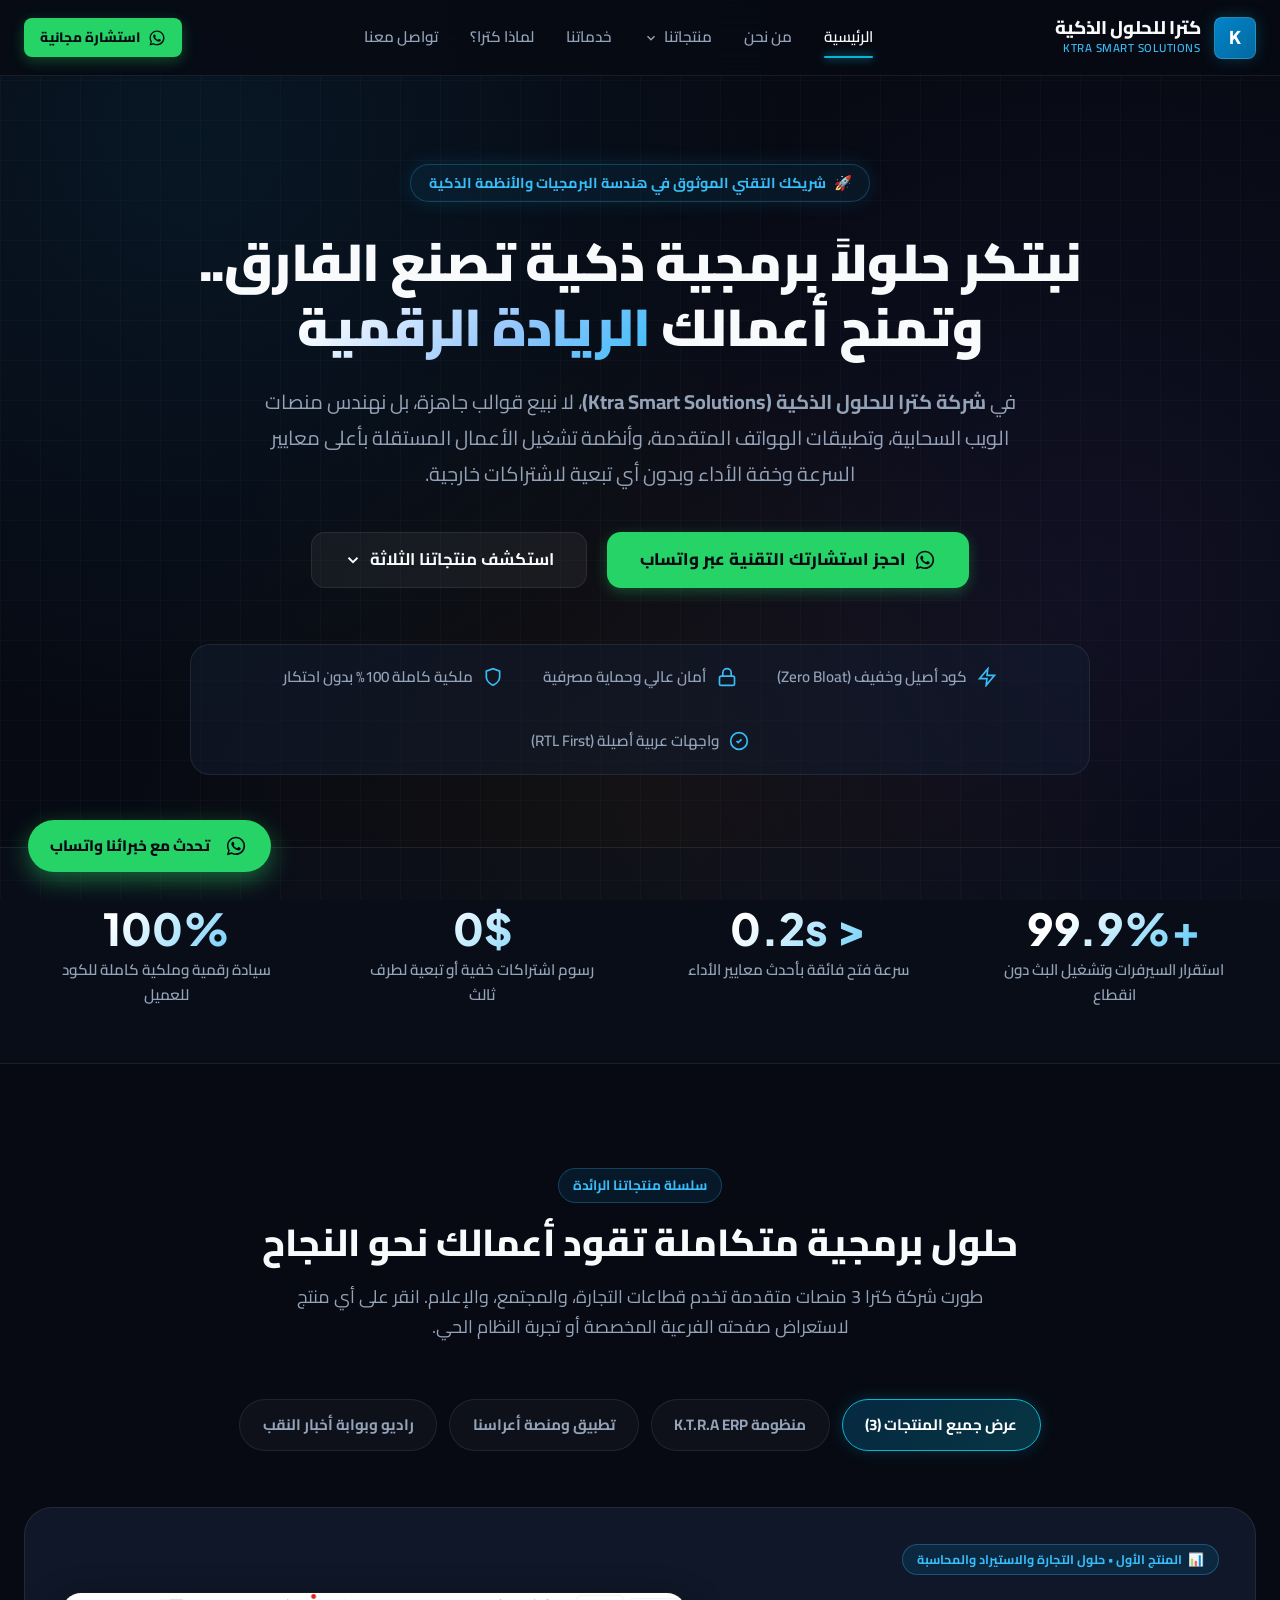
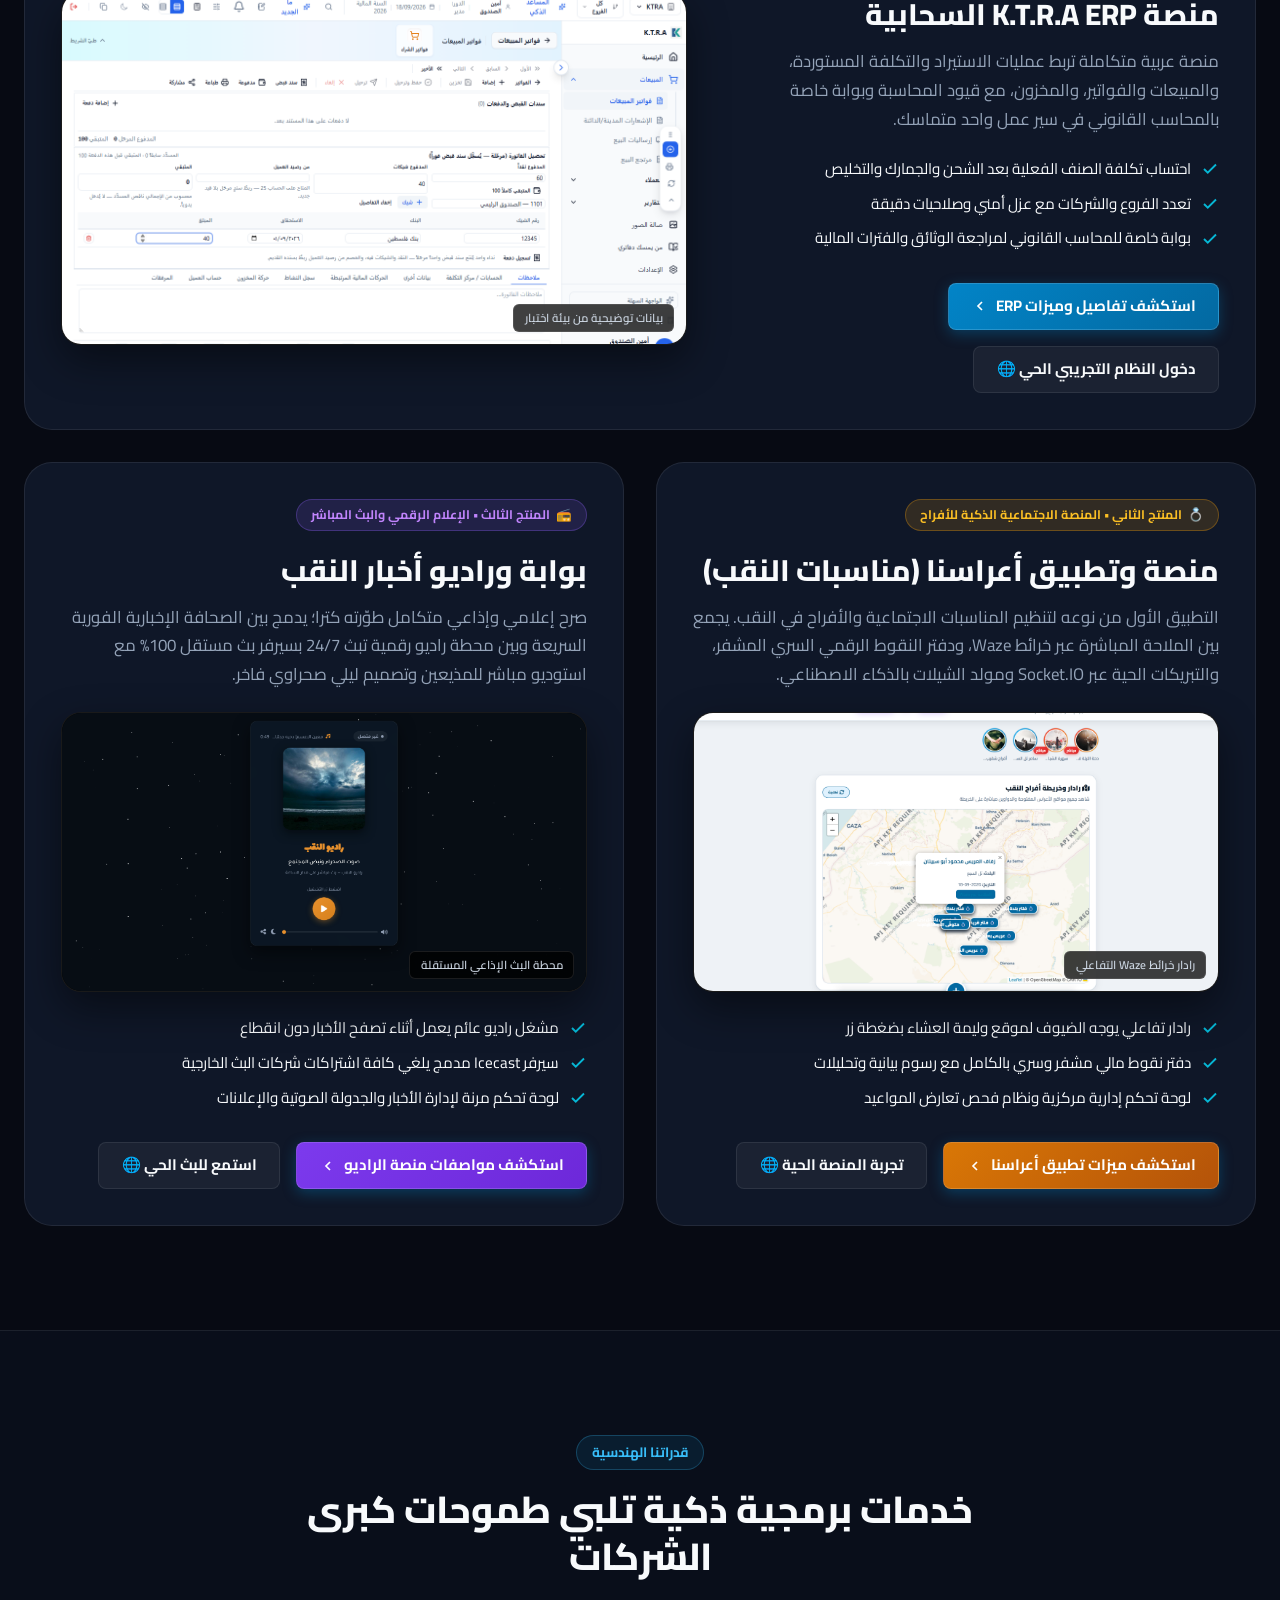
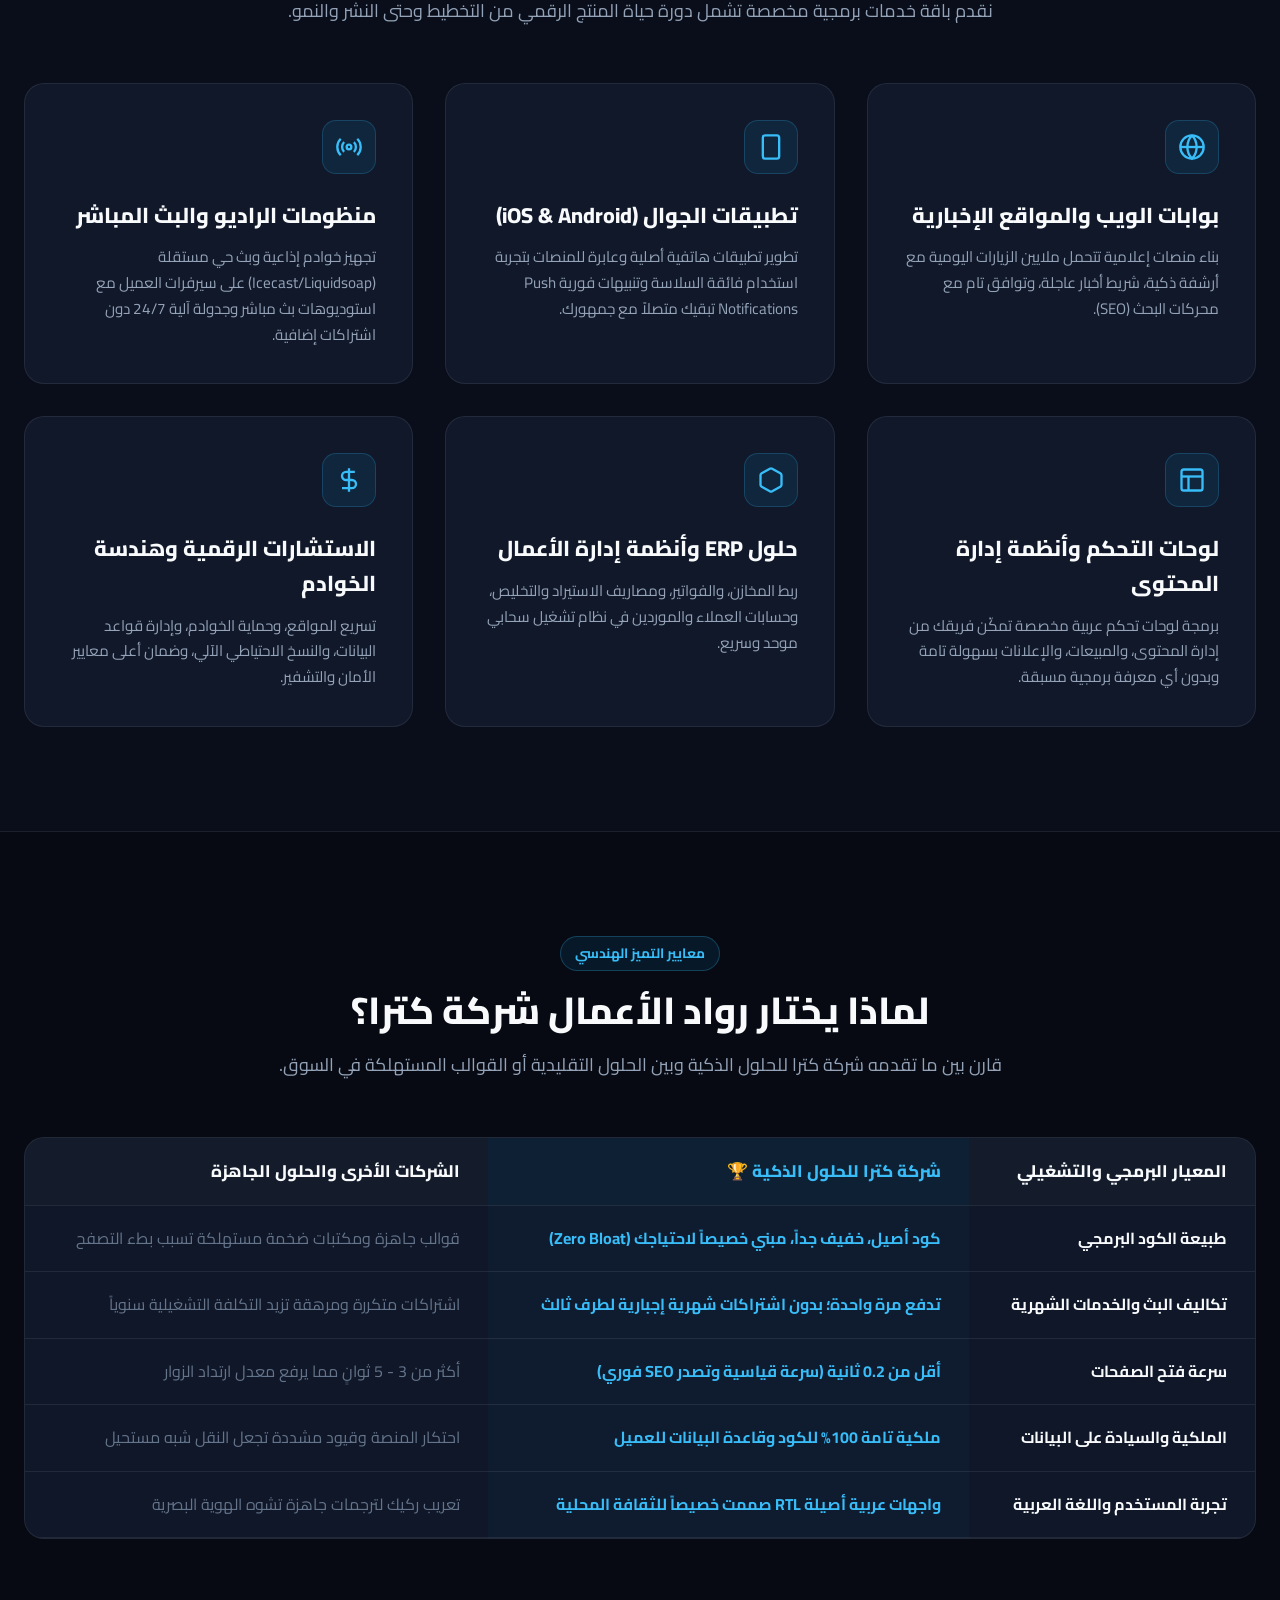
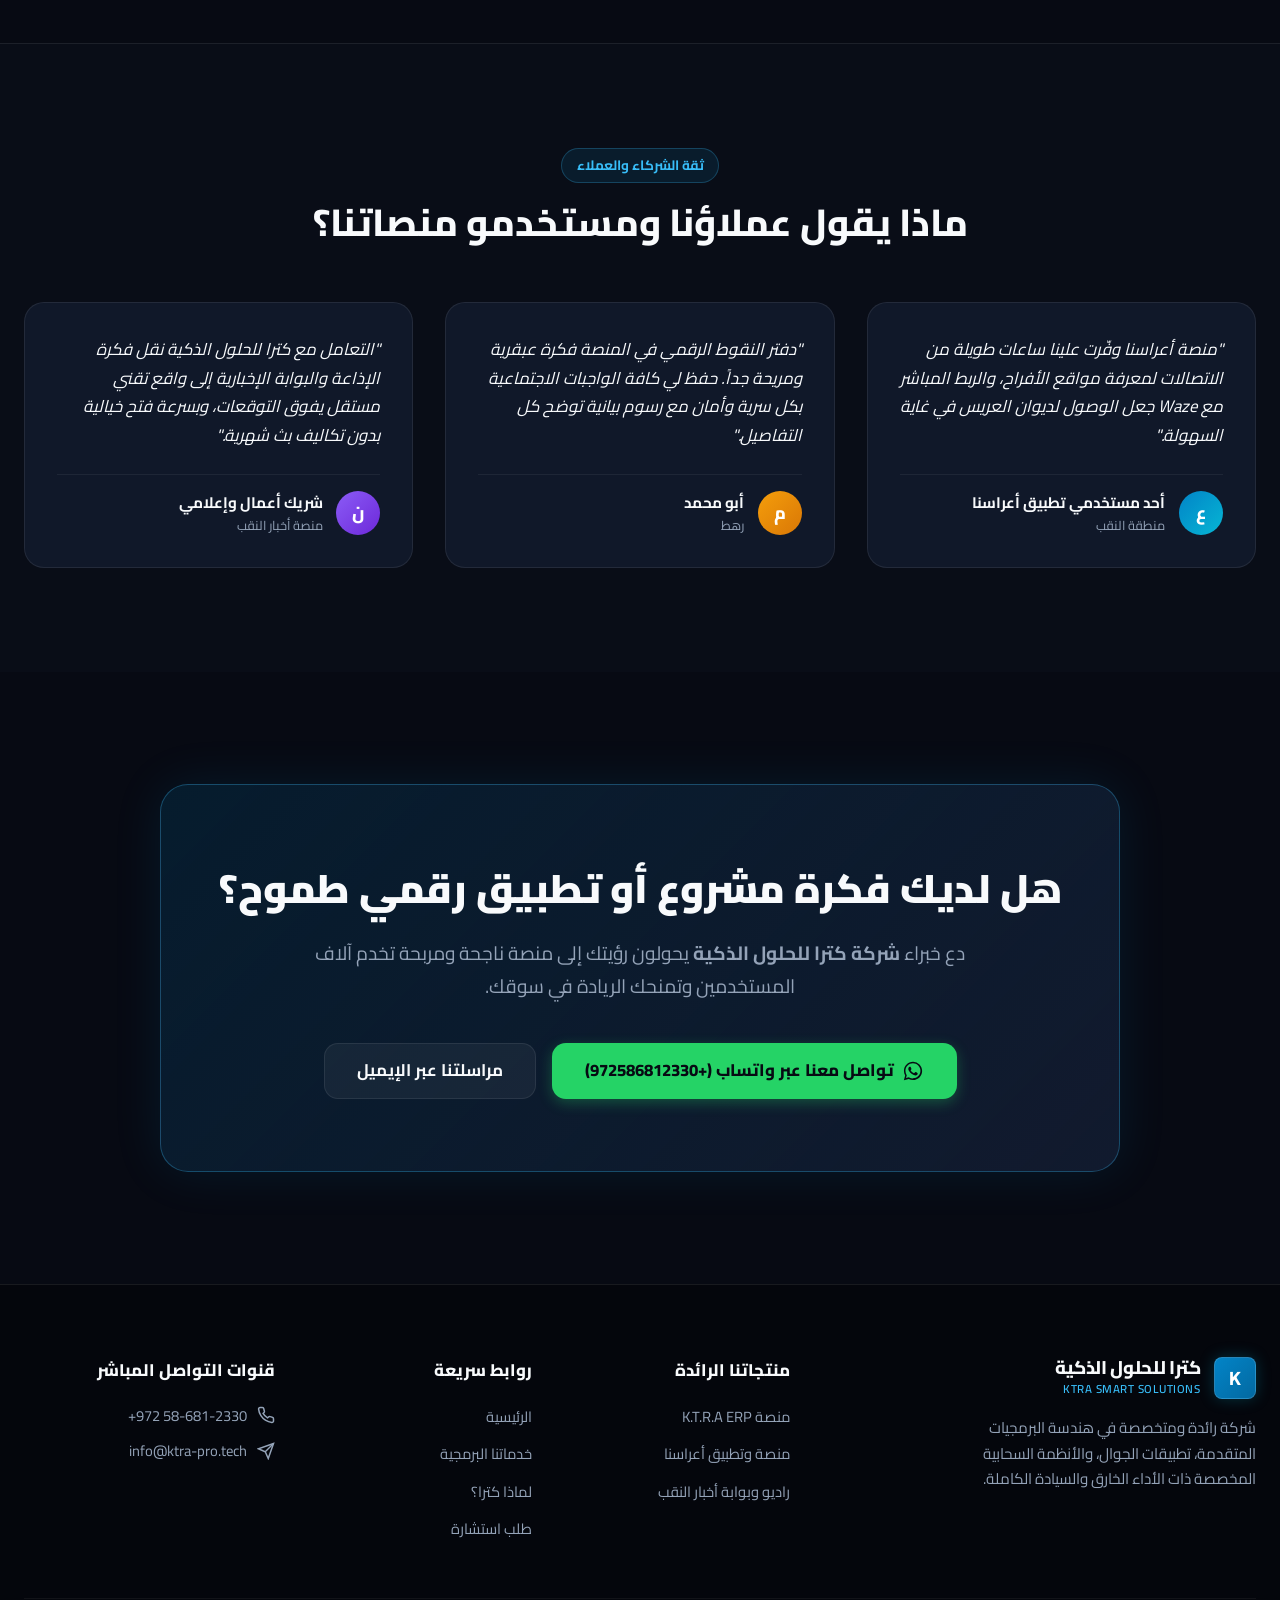
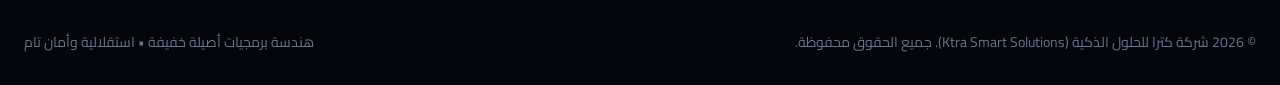
==== index.html @ 4fb577ba "feat: initial release of Ktra Smart Solutions official landing page and multi-product suite" ====
<!DOCTYPE html>
<html lang="ar" dir="rtl">
<head>
  <meta charset="UTF-8">
  <meta name="viewport" content="width=device-width, initial-scale=1.0">
  <title>شركة كترا للحلول الذكية | Ktra Smart Solutions — هندسة برمجيات وتطبيقات ومنصات متقدمة</title>
  <meta name="description" content="شركة كترا للحلول الذكية: شريكك التقني الرائد في تطوير بوابات الويب وتطبيقات الجوال والأنظمة السحابية المتقدمة وحلول الأعمال ERP.">
  <meta name="keywords" content="كترا للحلول الذكية, Ktra, تطوير مواقع, تطبيقات جوال, نظام ERP, تطبيق أعراسنا, راديو أخبار النقب, برمجة خاصة">
  
  <!-- Open Graph & Social -->
  <meta property="og:title" content="شركة كترا للحلول الذكية | Ktra Smart Solutions">
  <meta property="og:description" content="نبتكر حلولاً برمجية ذكية تصنع الفارق وتمنح أعمالك الريادة الرقمية. استكشف منتجاتنا الثلاثة الرائدة.">
  <meta property="og:type" content="website">
  <meta property="og:url" content="https://ktra-pro.tech/">

  <!-- Styles -->
  <link rel="stylesheet" href="css/main.css">
  
  <!-- Favicon / Branding -->
  <link rel="icon" type="image/svg+xml" href="data:image/svg+xml,<svg xmlns='http://www.w3.org/2000/svg' viewBox='0 0 100 100'><rect width='100' height='100' rx='22' fill='%230284c7'/><text x='50%' y='55%' text-anchor='middle' dominant-baseline='middle' font-family='sans-serif' font-weight='900' font-size='42' fill='white'>K</text></svg>">
</head>
<body>

  <div class="bg-grid-pattern"></div>

  <!-- ==================== 1. Header & Navigation ==================== -->
  <header class="site-header">
    <div class="container">
      <div class="nav-wrapper">
        <a href="index.html" class="brand-logo" aria-label="كترا للحلول الذكية">
          <div class="logo-badge">K</div>
          <div class="logo-text">
            <span class="logo-title">كترا للحلول الذكية</span>
            <span class="logo-subtitle">KTRA SMART SOLUTIONS</span>
          </div>
        </a>

        <!-- Desktop & Mobile Navigation Links -->
        <ul class="nav-menu">
          <li><a href="#hero" class="nav-link active">الرئيسية</a></li>
          <li><a href="#about" class="nav-link">من نحن</a></li>
          <li class="has-dropdown">
            <a href="#products" class="nav-link">
              منتجاتنا
              <svg width="14" height="14" viewBox="0 0 24 24" fill="none" stroke="currentColor" stroke-width="2.5"><path d="m6 9 6 6 6-6"/></svg>
            </a>
            <div class="dropdown-menu">
              <a href="products/erp.html" class="dropdown-item">
                <div class="dropdown-icon" style="background: rgba(2, 132, 199, 0.2); color: #38bdf8;">📊</div>
                <div class="dropdown-item-info">
                  <h4>منصة K.T.R.A ERP</h4>
                  <p>إدارة الاستيراد، المخزون، والمحاسبة</p>
                </div>
              </a>
              <a href="products/aarasna.html" class="dropdown-item">
                <div class="dropdown-icon" style="background: rgba(245, 158, 11, 0.2); color: #fbbf24;">💍</div>
                <div class="dropdown-item-info">
                  <h4>منصة وتطبيق أعراسنا</h4>
                  <p>رادار المناسبات، ودفتر النقوط الرقمي</p>
                </div>
              </a>
              <a href="products/radio-news.html" class="dropdown-item">
                <div class="dropdown-icon" style="background: rgba(139, 92, 246, 0.2); color: #c084fc;">📻</div>
                <div class="dropdown-item-info">
                  <h4>راديو وبوابة أخبار النقب</h4>
                  <p>إذاعة 24/7 وبث إخباري فوري</p>
                </div>
              </a>
            </div>
          </li>
          <li><a href="#services" class="nav-link">خدماتنا</a></li>
          <li><a href="#why-ktra" class="nav-link">لماذا كترا؟</a></li>
          <li><a href="#contact" class="nav-link">تواصل معنا</a></li>
        </ul>

        <!-- Action Buttons -->
        <div class="nav-actions">
          <a href="https://wa.me/972586812330?text=%D9%85%D8%B1%D8%AD%D8%A8%D8%A7%D9%8B%20%D8%B4%D8%B1%D9%83%D8%A9%20%D9%83%D8%AA%D8%B1%D8%A7%20%D9%84%D9%84%D8%AD%D9%84%D9%88%D9%84%20%D8%A7%D9%84%D8%B0%D9%83%D9%8A%D8%A9%D8%8C%20%D8%A3%D9%88%D8%AF%20%D8%A7%D9%84%D8%A7%D8%B3%D8%AA%D9%81%D8%B3%D8%A7%D8%B1%20%D8%B9%D9%86%20%D8%AE%D8%AF%D9%85%D8%A7%D8%AA%D9%83%D9%85" target="_blank" rel="noopener noreferrer" class="btn btn-whatsapp btn-sm">
            <svg width="18" height="18" viewBox="0 0 24 24" fill="currentColor"><path d="M12.04 2c-5.46 0-9.91 4.45-9.91 9.91 0 1.75.46 3.45 1.32 4.95L2.05 22l5.25-1.38c1.45.79 3.08 1.21 4.74 1.21 5.46 0 9.91-4.45 9.91-9.91 0-2.65-1.03-5.14-2.9-7.01A9.816 9.816 0 0 0 12.04 2zm0 18.12c-1.49 0-2.95-.4-4.23-1.16l-.3-.18-3.14.82.84-3.06-.2-.31a8.106 8.106 0 0 1-1.25-4.42c0-4.51 3.67-8.18 8.18-8.18 2.19 0 4.24.85 5.79 2.4 1.54 1.55 2.4 3.61 2.4 5.79 0 4.51-3.67 8.18-8.18 8.18zm4.49-6.13c-.25-.12-1.47-.72-1.7-.81-.23-.08-.39-.12-.56.12-.17.25-.65.81-.8 1-.15.19-.3.21-.55.08-.25-.12-1.05-.39-2-1.24-.74-.66-1.24-1.47-1.39-1.72-.15-.25-.02-.38.11-.51.11-.11.25-.29.37-.44.12-.15.17-.25.25-.42.08-.17.04-.31-.02-.44-.06-.12-.56-1.34-.76-1.84-.2-.48-.41-.42-.56-.43h-.48c-.17 0-.44.06-.67.31-.23.25-.88.86-.88 2.1 0 1.24.9 2.44 1.03 2.61.12.17 1.78 2.72 4.31 3.81.6.26 1.07.41 1.44.53.61.19 1.16.17 1.6.1.49-.07 1.47-.6 1.68-1.18.21-.58.21-1.07.15-1.18-.07-.12-.23-.19-.48-.31z"/></svg>
            <span>استشارة مجانية</span>
          </a>
        </div>

        <!-- Mobile Toggle Button -->
        <button class="mobile-toggle" aria-label="فتح القائمة">
          <svg width="26" height="26" viewBox="0 0 24 24" fill="none" stroke="currentColor" stroke-width="2"><path d="M4 6h16M4 12h16M4 18h16"/></svg>
        </button>
      </div>
    </div>
  </header>

  <!-- ==================== 2. Hero Section ==================== -->
  <section id="hero" class="hero-section">
    <div class="container">
      <div class="hero-content">
        <div class="hero-badge">
          <span>🚀</span>
          <span>شريكك التقني الموثوق في هندسة البرمجيات والأنظمة الذكية</span>
        </div>

        <h1 class="hero-title">
          نبتكر حلولاً برمجية ذكية تصنع الفارق.. وتمنح أعمالك <span class="text-gradient">الريادة الرقمية</span>
        </h1>

        <p class="hero-desc">
          في <strong>شركة كترا للحلول الذكية (Ktra Smart Solutions)</strong>، لا نبيع قوالب جاهزة، بل نهندس منصات الويب السحابية، وتطبيقات الهواتف المتقدمة، وأنظمة تشغيل الأعمال المستقلة بأعلى معايير السرعة وخفة الأداء وبدون أي تبعية لاشتراكات خارجية.
        </p>

        <div class="hero-actions">
          <a href="https://wa.me/972586812330?text=%D9%85%D8%B1%D8%AD%D8%A8%D8%A7%D9%8B%20%D8%B4%D8%B1%D9%83%D8%A9%20%D9%83%D8%AA%D8%B1%D8%A7%D8%8C%20%D8%A3%D8%B1%D8%BA%D8%A8%20%D9%81%D9%8A%20%D8%AD%D8%AC%D8%B2%20%D8%A7%D8%B3%D8%AA%D8%B4%D8%A7%D8%B1%D8%A9%20%D8%AA%D9%82%D9%86%D9%8A%D8%A9%20%D9%85%D8%AC%D8%A7%D9%86%D9%8A%D8%A9" target="_blank" rel="noopener noreferrer" class="btn btn-whatsapp btn-lg">
            <svg width="22" height="22" viewBox="0 0 24 24" fill="currentColor"><path d="M12.04 2c-5.46 0-9.91 4.45-9.91 9.91 0 1.75.46 3.45 1.32 4.95L2.05 22l5.25-1.38c1.45.79 3.08 1.21 4.74 1.21 5.46 0 9.91-4.45 9.91-9.91 0-2.65-1.03-5.14-2.9-7.01A9.816 9.816 0 0 0 12.04 2zm0 18.12c-1.49 0-2.95-.4-4.23-1.16l-.3-.18-3.14.82.84-3.06-.2-.31a8.106 8.106 0 0 1-1.25-4.42c0-4.51 3.67-8.18 8.18-8.18 2.19 0 4.24.85 5.79 2.4 1.54 1.55 2.4 3.61 2.4 5.79 0 4.51-3.67 8.18-8.18 8.18zm4.49-6.13c-.25-.12-1.47-.72-1.7-.81-.23-.08-.39-.12-.56.12-.17.25-.65.81-.8 1-.15.19-.3.21-.55.08-.25-.12-1.05-.39-2-1.24-.74-.66-1.24-1.47-1.39-1.72-.15-.25-.02-.38.11-.51.11-.11.25-.29.37-.44.12-.15.17-.25.25-.42.08-.17.04-.31-.02-.44-.06-.12-.56-1.34-.76-1.84-.2-.48-.41-.42-.56-.43h-.48c-.17 0-.44.06-.67.31-.23.25-.88.86-.88 2.1 0 1.24.9 2.44 1.03 2.61.12.17 1.78 2.72 4.31 3.81.6.26 1.07.41 1.44.53.61.19 1.16.17 1.6.1.49-.07 1.47-.6 1.68-1.18.21-.58.21-1.07.15-1.18-.07-.12-.23-.19-.48-.31z"/></svg>
            <span>احجز استشارتك التقنية عبر واتساب</span>
          </a>
          <a href="#products" class="btn btn-secondary btn-lg">
            <span>استكشف منتجاتنا الثلاثة</span>
            <svg width="18" height="18" viewBox="0 0 24 24" fill="none" stroke="currentColor" stroke-width="2.5"><path d="m6 9 6 6 6-6"/></svg>
          </a>
        </div>

        <!-- Trust Indicators -->
        <div class="trust-strip">
          <div class="trust-item">
            <svg width="20" height="20" viewBox="0 0 24 24" fill="none" stroke="currentColor" stroke-width="2"><path d="M13 2L3 14h9l-1 8 10-12h-9l1-8z"/></svg>
            <span>كود أصيل وخفيف (Zero Bloat)</span>
          </div>
          <div class="trust-item">
            <svg width="20" height="20" viewBox="0 0 24 24" fill="none" stroke="currentColor" stroke-width="2"><rect width="18" height="11" x="3" y="11" rx="2" ry="2"/><path d="M7 11V7a5 5 0 0 1 10 0v4"/></svg>
            <span>أمان عالي وحماية مصرفية</span>
          </div>
          <div class="trust-item">
            <svg width="20" height="20" viewBox="0 0 24 24" fill="none" stroke="currentColor" stroke-width="2"><path d="M12 22s8-4 8-10V5l-8-3-8 3v7c0 6 8 10 8 10z"/></svg>
            <span>ملكية كاملة 100% بدون احتكار</span>
          </div>
          <div class="trust-item">
            <svg width="20" height="20" viewBox="0 0 24 24" fill="none" stroke="currentColor" stroke-width="2"><circle cx="12" cy="12" r="10"/><path d="m9 12 2 2 4-4"/></svg>
            <span>واجهات عربية أصيلة (RTL First)</span>
          </div>
        </div>
      </div>
    </div>
  </section>

  <!-- ==================== 3. Stats Strip ==================== -->
  <section class="stats-section">
    <div class="container">
      <div class="stats-grid">
        <div class="stat-card">
          <div class="stat-value">+99.9%</div>
          <div class="stat-label">استقرار السيرفرات وتشغيل البث دون انقطاع</div>
        </div>
        <div class="stat-card">
          <div class="stat-value">&lt; 0.2s</div>
          <div class="stat-label">سرعة فتح فائقة بأحدث معايير الأداء</div>
        </div>
        <div class="stat-card">
          <div class="stat-value">0$</div>
          <div class="stat-label">رسوم اشتراكات خفية أو تبعية لطرف ثالث</div>
        </div>
        <div class="stat-card">
          <div class="stat-value">100%</div>
          <div class="stat-label">سيادة رقمية وملكية كاملة للكود للعميل</div>
        </div>
      </div>
    </div>
  </section>

  <!-- ==================== 4. Flagship Products Bento Grid ==================== -->
  <section id="products" class="products-section">
    <div class="container">
      <div class="section-header">
        <span class="section-tag">سلسلة منتجاتنا الرائدة</span>
        <h2 class="section-title">حلول برمجية متكاملة تقود أعمالك نحو النجاح</h2>
        <p class="section-desc">
          طورت شركة كترا 3 منصات متقدمة تخدم قطاعات التجارة، والمجتمع، والإعلام. انقر على أي منتج لاستعراض صفحته الفرعية المخصصة أو تجربة النظام الحي.
        </p>
      </div>

      <!-- Tab Filter Controls -->
      <div class="products-tabs">
        <button class="tab-btn active" data-filter="all">
          <span>عرض جميع المنتجات (3)</span>
        </button>
        <button class="tab-btn" data-filter="erp">
          <span>منظومة K.T.R.A ERP</span>
        </button>
        <button class="tab-btn" data-filter="aarasna">
          <span>تطبيق ومنصة أعراسنا</span>
        </button>
        <button class="tab-btn" data-filter="radio">
          <span>راديو وبوابة أخبار النقب</span>
        </button>
      </div>

      <!-- Bento Grid Layout -->
      <div class="bento-grid">
        
        <!-- PRODUCT 1: K.T.R.A ERP (Large Bento Cell) -->
        <div class="bento-card bento-large" data-category="erp">
          <div class="card-content">
            <span class="card-badge badge-erp">
              <span>📊</span>
              <span>المنتج الأول • حلول التجارة والاستيراد والمحاسبة</span>
            </span>
            <h3 class="card-title">منصة K.T.R.A ERP السحابية</h3>
            <p class="card-desc">
              منصة عربية متكاملة تربط عمليات الاستيراد والتكلفة المستوردة، والمبيعات والفواتير، والمخزون، مع قيود المحاسبة وبوابة خاصة بالمحاسب القانوني في سير عمل واحد متماسك.
            </p>
            <ul class="card-features">
              <li>
                <svg width="18" height="18" viewBox="0 0 24 24" fill="none" stroke="currentColor" stroke-width="2.5"><polyline points="20 6 9 17 4 12"/></svg>
                <span>احتساب تكلفة الصنف الفعلية بعد الشحن والجمارك والتخليص</span>
              </li>
              <li>
                <svg width="18" height="18" viewBox="0 0 24 24" fill="none" stroke="currentColor" stroke-width="2.5"><polyline points="20 6 9 17 4 12"/></svg>
                <span>تعدد الفروع والشركات مع عزل أمني وصلاحيات دقيقة</span>
              </li>
              <li>
                <svg width="18" height="18" viewBox="0 0 24 24" fill="none" stroke="currentColor" stroke-width="2.5"><polyline points="20 6 9 17 4 12"/></svg>
                <span>بوابة خاصة للمحاسب القانوني لمراجعة الوثائق والفترات المالية</span>
              </li>
            </ul>
            <div class="card-actions">
              <a href="products/erp.html" class="btn btn-primary">
                <span>استكشف تفاصيل وميزات ERP</span>
                <svg width="16" height="16" viewBox="0 0 24 24" fill="none" stroke="currentColor" stroke-width="2.5"><path d="m15 18-6-6 6-6"/></svg>
              </a>
              <a href="https://ktra-pro.tech/" target="_blank" rel="noopener noreferrer" class="btn btn-secondary">
                <span>دخول النظام التجريبي الحي 🌐</span>
              </a>
            </div>
          </div>
          <div class="card-mockup">
            <img src="assets/erp/sales-invoice-payment.png" alt="واجهة فاتورة المبيعات في نظام KTRA ERP" loading="lazy">
            <span class="mockup-tag">بيانات توضيحية من بيئة اختبار</span>
          </div>
        </div>

        <!-- PRODUCT 2: Aarasna (Medium Bento Cell 6) -->
        <div class="bento-card bento-medium-6" data-category="aarasna">
          <span class="card-badge badge-aarasna">
            <span>💍</span>
            <span>المنتج الثاني • المنصة الاجتماعية الذكية للأفراح</span>
          </span>
          <h3 class="card-title">منصة وتطبيق أعراسنا (مناسبات النقب)</h3>
          <p class="card-desc">
            التطبيق الأول من نوعه لتنظيم المناسبات الاجتماعية والأفراح في النقب. يجمع بين الملاحة المباشرة عبر خرائط Waze، ودفتر النقوط الرقمي السري المشفر، والتبريكات الحية عبر Socket.IO ومولد الشيلات بالذكاء الاصطناعي.
          </p>
          <div class="card-mockup" style="margin-bottom: 1.5rem; max-height: 280px;">
            <img src="assets/aarasna/04_interactive_radar_map.png" alt="خريطة رادار المناسبات وتطبيق أعراسنا" loading="lazy">
            <span class="mockup-tag">رادار خرائط Waze التفاعلي</span>
          </div>
          <ul class="card-features">
            <li>
              <svg width="18" height="18" viewBox="0 0 24 24" fill="none" stroke="currentColor" stroke-width="2.5"><polyline points="20 6 9 17 4 12"/></svg>
              <span>رادار تفاعلي يوجه الضيوف لموقع وليمة العشاء بضغطة زر</span>
            </li>
            <li>
              <svg width="18" height="18" viewBox="0 0 24 24" fill="none" stroke="currentColor" stroke-width="2.5"><polyline points="20 6 9 17 4 12"/></svg>
              <span>دفتر نقوط مالي مشفر وسري بالكامل مع رسوم بيانية وتحليلات</span>
            </li>
            <li>
              <svg width="18" height="18" viewBox="0 0 24 24" fill="none" stroke="currentColor" stroke-width="2.5"><polyline points="20 6 9 17 4 12"/></svg>
              <span>لوحة تحكم إدارية مركزية ونظام فحص تعارض المواعيد</span>
            </li>
          </ul>
          <div class="card-actions">
            <a href="products/aarasna.html" class="btn btn-primary" style="background: linear-gradient(135deg, #d97706, #b45309);">
              <span>استكشف ميزات تطبيق أعراسنا</span>
              <svg width="16" height="16" viewBox="0 0 24 24" fill="none" stroke="currentColor" stroke-width="2.5"><path d="m15 18-6-6 6-6"/></svg>
            </a>
            <a href="https://munasbat.ktra-pro.tech/" target="_blank" rel="noopener noreferrer" class="btn btn-secondary">
              <span>تجربة المنصة الحية 🌐</span>
            </a>
          </div>
        </div>

        <!-- PRODUCT 3: Radio Naqab & News (Medium Bento Cell 6) -->
        <div class="bento-card bento-medium-6" data-category="radio">
          <span class="card-badge badge-radio">
            <span>📻</span>
            <span>المنتج الثالث • الإعلام الرقمي والبث المباشر</span>
          </span>
          <h3 class="card-title">بوابة وراديو أخبار النقب</h3>
          <p class="card-desc">
            صرح إعلامي وإذاعي متكامل طوّرته كترا؛ يدمج بين الصحافة الإخبارية الفورية السريعة وبين محطة راديو رقمية تبث 24/7 بسيرفر بث مستقل 100% مع استوديو مباشر للمذيعين وتصميم ليلي صحراوي فاخر.
          </p>
          <div class="card-mockup" style="margin-bottom: 1.5rem; max-height: 280px;">
            <img src="assets/radio/02_صفحة_الراديو_الليلية_Radio_Night.png" alt="المظهر الليلي لراديو أخبار النقب" loading="lazy">
            <span class="mockup-tag">محطة البث الإذاعي المستقلة</span>
          </div>
          <ul class="card-features">
            <li>
              <svg width="18" height="18" viewBox="0 0 24 24" fill="none" stroke="currentColor" stroke-width="2.5"><polyline points="20 6 9 17 4 12"/></svg>
              <span>مشغل راديو عائم يعمل أثناء تصفح الأخبار دون انقطاع</span>
            </li>
            <li>
              <svg width="18" height="18" viewBox="0 0 24 24" fill="none" stroke="currentColor" stroke-width="2.5"><polyline points="20 6 9 17 4 12"/></svg>
              <span>سيرفر Icecast مدمج يلغي كافة اشتراكات شركات البث الخارجية</span>
            </li>
            <li>
              <svg width="18" height="18" viewBox="0 0 24 24" fill="none" stroke="currentColor" stroke-width="2.5"><polyline points="20 6 9 17 4 12"/></svg>
              <span>لوحة تحكم مرنة لإدارة الأخبار والجدولة الصوتية والإعلانات</span>
            </li>
          </ul>
          <div class="card-actions">
            <a href="products/radio-news.html" class="btn btn-primary" style="background: linear-gradient(135deg, #7c3aed, #6d28d9);">
              <span>استكشف مواصفات منصة الراديو</span>
              <svg width="16" height="16" viewBox="0 0 24 24" fill="none" stroke="currentColor" stroke-width="2.5"><path d="m15 18-6-6 6-6"/></svg>
            </a>
            <a href="https://radio.ktra-pro.tech/" target="_blank" rel="noopener noreferrer" class="btn btn-secondary">
              <span>استمع للبث الحي 🌐</span>
            </a>
          </div>
        </div>

      </div>
    </div>
  </section>

  <!-- ==================== 5. Core Services ==================== -->
  <section id="services" class="services-section">
    <div class="container">
      <div class="section-header">
        <span class="section-tag">قدراتنا الهندسية</span>
        <h2 class="section-title">خدمات برمجية ذكية تلبي طموحات كبرى الشركات</h2>
        <p class="section-desc">
          نقدم باقة خدمات برمجية مخصصة تشمل دورة حياة المنتج الرقمي من التخطيط وحتى النشر والنمو.
        </p>
      </div>

      <div class="services-grid">
        <!-- Service 1 -->
        <div class="service-card">
          <div class="service-icon">
            <svg width="28" height="28" viewBox="0 0 24 24" fill="none" stroke="currentColor" stroke-width="2"><circle cx="12" cy="12" r="10"/><path d="M12 2a14.5 14.5 0 0 0 0 20 14.5 14.5 0 0 0 0-20"/><path d="M2 12h20"/></svg>
          </div>
          <h3 class="service-title">بوابات الويب والمواقع الإخبارية</h3>
          <p class="service-desc">
            بناء منصات إعلامية تتحمل ملايين الزيارات اليومية مع أرشفة ذكية، شريط أخبار عاجلة، وتوافق تام مع محركات البحث (SEO).
          </p>
        </div>

        <!-- Service 2 -->
        <div class="service-card">
          <div class="service-icon">
            <svg width="28" height="28" viewBox="0 0 24 24" fill="none" stroke="currentColor" stroke-width="2"><rect width="14" height="20" x="5" y="2" rx="2" ry="2"/><path d="M12 18h.01"/></svg>
          </div>
          <h3 class="service-title">تطبيقات الجوال (iOS & Android)</h3>
          <p class="service-desc">
            تطوير تطبيقات هاتفية أصلية وعابرة للمنصات بتجربة استخدام فائقة السلاسة وتنبيهات فورية Push Notifications تبقيك متصلاً مع جمهورك.
          </p>
        </div>

        <!-- Service 3 -->
        <div class="service-card">
          <div class="service-icon">
            <svg width="28" height="28" viewBox="0 0 24 24" fill="none" stroke="currentColor" stroke-width="2"><path d="M4.9 19.1C1 15.2 1 8.8 4.9 4.9"/><path d="M7.8 16.2c-2.3-2.3-2.3-6.1 0-8.5"/><circle cx="12" cy="12" r="2"/><path d="M16.2 7.8c2.3 2.3 2.3 6.1 0 8.5"/><path d="M19.1 4.9C23 8.8 23 15.1 19.1 19"/></svg>
          </div>
          <h3 class="service-title">منظومات الراديو والبث المباشر</h3>
          <p class="service-desc">
            تجهيز خوادم إذاعية وبث حي مستقلة (Icecast/Liquidsoap) على سيرفرات العميل مع استوديوهات بث مباشر وجدولة آلية 24/7 دون اشتراكات إضافية.
          </p>
        </div>

        <!-- Service 4 -->
        <div class="service-card">
          <div class="service-icon">
            <svg width="28" height="28" viewBox="0 0 24 24" fill="none" stroke="currentColor" stroke-width="2"><rect width="18" height="18" x="3" y="3" rx="2"/><path d="M3 9h18"/><path d="M9 21V9"/></svg>
          </div>
          <h3 class="service-title">لوحات التحكم وأنظمة إدارة المحتوى</h3>
          <p class="service-desc">
            برمجة لوحات تحكم عربية مخصصة تمكّن فريقك من إدارة المحتوى، والمبيعات، والإعلانات بسهولة تامة وبدون أي معرفة برمجية مسبقة.
          </p>
        </div>

        <!-- Service 5 -->
        <div class="service-card">
          <div class="service-icon">
            <svg width="28" height="28" viewBox="0 0 24 24" fill="none" stroke="currentColor" stroke-width="2"><path d="M21 16V8a2 2 0 0 0-1-1.73l-7-4a2 2 0 0 0-2 0l-7 4A2 2 0 0 0 3 8v8a2 2 0 0 0 1 1.73l7 4a2 2 0 0 0 2 0l7-4A2 2 0 0 0 21 16z"/></svg>
          </div>
          <h3 class="service-title">حلول ERP وأنظمة إدارة الأعمال</h3>
          <p class="service-desc">
            ربط المخازن، والفواتير، ومصاريف الاستيراد والتخليص، وحسابات العملاء والموردين في نظام تشغيل سحابي موحد وسريع.
          </p>
        </div>

        <!-- Service 6 -->
        <div class="service-card">
          <div class="service-icon">
            <svg width="28" height="28" viewBox="0 0 24 24" fill="none" stroke="currentColor" stroke-width="2"><path d="M12 2v20M17 5H9.5a3.5 3.5 0 0 0 0 7h5a3.5 3.5 0 0 1 0 7H6"/></svg>
          </div>
          <h3 class="service-title">الاستشارات الرقمية وهندسة الخوادم</h3>
          <p class="service-desc">
            تسريع المواقع، وحماية الخوادم، وإدارة قواعد البيانات، والنسخ الاحتياطي الآلي، وضمان أعلى معايير الأمان والتشفير.
          </p>
        </div>
      </div>
    </div>
  </section>

  <!-- ==================== 6. Why Ktra (Comparison Matrix) ==================== -->
  <section id="why-ktra" class="comparison-section">
    <div class="container">
      <div class="section-header">
        <span class="section-tag">معايير التميز الهندسي</span>
        <h2 class="section-title">لماذا يختار رواد الأعمال شركة كترا؟</h2>
        <p class="section-desc">
          قارن بين ما تقدمه شركة كترا للحلول الذكية وبين الحلول التقليدية أو القوالب المستهلكة في السوق.
        </p>
      </div>

      <div class="table-responsive">
        <table class="comparison-table">
          <thead>
            <tr>
              <th>المعيار البرمجي والتشغيلي</th>
              <th class="col-ktra">شركة كترا للحلول الذكية 🏆</th>
              <th>الشركات الأخرى والحلول الجاهزة</th>
            </tr>
          </thead>
          <tbody>
            <tr>
              <td><strong>طبيعة الكود البرمجي</strong></td>
              <td class="col-ktra">كود أصيل، خفيف جداً، مبني خصيصاً لاحتياجك (Zero Bloat)</td>
              <td class="col-other">قوالب جاهزة ومكتبات ضخمة مستهلكة تسبب بطء التصفح</td>
            </tr>
            <tr>
              <td><strong>تكاليف البث والخدمات الشهرية</strong></td>
              <td class="col-ktra">تدفع مرة واحدة؛ بدون اشتراكات شهرية إجبارية لطرف ثالث</td>
              <td class="col-other">اشتراكات متكررة ومرهقة تزيد التكلفة التشغيلية سنوياً</td>
            </tr>
            <tr>
              <td><strong>سرعة فتح الصفحات</strong></td>
              <td class="col-ktra">أقل من 0.2 ثانية (سرعة قياسية وتصدر SEO فوري)</td>
              <td class="col-other">أكثر من 3 - 5 ثوانٍ مما يرفع معدل ارتداد الزوار</td>
            </tr>
            <tr>
              <td><strong>الملكية والسيادة على البيانات</strong></td>
              <td class="col-ktra">ملكية تامة 100% للكود وقاعدة البيانات للعميل</td>
              <td class="col-other">احتكار المنصة وقيود مشددة تجعل النقل شبه مستحيل</td>
            </tr>
            <tr>
              <td><strong>تجربة المستخدم واللغة العربية</strong></td>
              <td class="col-ktra">واجهات عربية أصيلة RTL صممت خصيصاً للثقافة المحلية</td>
              <td class="col-other">تعريب ركيك لترجمات جاهزة تشوه الهوية البصرية</td>
            </tr>
          </tbody>
        </table>
      </div>
    </div>
  </section>

  <!-- ==================== 7. Testimonials & Social Proof ==================== -->
  <section class="testimonials-section">
    <div class="container">
      <div class="section-header">
        <span class="section-tag">ثقة الشركاء والعملاء</span>
        <h2 class="section-title">ماذا يقول عملاؤنا ومستخدمو منصاتنا؟</h2>
      </div>

      <div class="testimonials-grid">
        <div class="testimonial-card">
          <p class="testimonial-quote">
            "منصة أعراسنا وفّرت علينا ساعات طويلة من الاتصالات لمعرفة مواقع الأفراح، والربط المباشر مع Waze جعل الوصول لديوان العريس في غاية السهولة."
          </p>
          <div class="testimonial-author">
            <div class="author-avatar">ع</div>
            <div>
              <div class="author-name">أحد مستخدمي تطبيق أعراسنا</div>
              <div class="author-role">منطقة النقب</div>
            </div>
          </div>
        </div>

        <div class="testimonial-card">
          <div class="testimonial-quote">
            "دفتر النقوط الرقمي في المنصة فكرة عبقرية ومريحة جداً. حفظ لي كافة الواجبات الاجتماعية بكل سرية وأمان مع رسوم بيانية توضح كل التفاصيل."
          </div>
          <div class="testimonial-author">
            <div class="author-avatar" style="background: linear-gradient(135deg, #f59e0b, #d97706);">م</div>
            <div>
              <div class="author-name">أبو محمد</div>
              <div class="author-role">رهط</div>
            </div>
          </div>
        </div>

        <div class="testimonial-card">
          <div class="testimonial-quote">
            "التعامل مع كترا للحلول الذكية نقل فكرة الإذاعة والبوابة الإخبارية إلى واقع تقني مستقل يفوق التوقعات، وبسرعة فتح خيالية بدون تكاليف بث شهرية."
          </div>
          <div class="testimonial-author">
            <div class="author-avatar" style="background: linear-gradient(135deg, #8b5cf6, #6d28d9);">ن</div>
            <div>
              <div class="author-name">شريك أعمال وإعلامي</div>
              <div class="author-role">منصة أخبار النقب</div>
            </div>
          </div>
        </div>
      </div>
    </div>
  </section>

  <!-- ==================== 8. Contact & CTA ==================== -->
  <section id="contact" class="cta-section">
    <div class="container">
      <div class="cta-box">
        <h2>هل لديك فكرة مشروع أو تطبيق رقمي طموح؟</h2>
        <p>
          دع خبراء <strong>شركة كترا للحلول الذكية</strong> يحولون رؤيتك إلى منصة ناجحة ومربحة تخدم آلاف المستخدمين وتمنحك الريادة في سوقك.
        </p>
        <div style="display: flex; justify-content: center; gap: 1rem; flex-wrap: wrap;">
          <a href="https://wa.me/972586812330?text=%D9%85%D8%B1%D8%AD%D8%A8%D8%A7%D9%8B%20%D8%B4%D8%B1%D9%83%D8%A9%20%D9%83%D8%AA%D8%B1%D8%A7%20%D9%84%D9%84%D8%AD%D9%84%D9%88%D9%84%20%D8%A7%D9%84%D8%B0%D9%83%D9%8A%D8%A9%D8%8C%20%D8%A3%D8%B1%D8%BA%D8%A8%20%D9%81%D9%8A%20%D9%85%D9%86%D8%A7%D9%82%D8%B4%D8%A9%20%D9%85%D8%B4%D8%B1%D9%88%D8%B9%20%D8%AC%D8%AF%D9%8A%D8%AF" target="_blank" rel="noopener noreferrer" class="btn btn-whatsapp btn-lg">
            <svg width="22" height="22" viewBox="0 0 24 24" fill="currentColor"><path d="M12.04 2c-5.46 0-9.91 4.45-9.91 9.91 0 1.75.46 3.45 1.32 4.95L2.05 22l5.25-1.38c1.45.79 3.08 1.21 4.74 1.21 5.46 0 9.91-4.45 9.91-9.91 0-2.65-1.03-5.14-2.9-7.01A9.816 9.816 0 0 0 12.04 2zm0 18.12c-1.49 0-2.95-.4-4.23-1.16l-.3-.18-3.14.82.84-3.06-.2-.31a8.106 8.106 0 0 1-1.25-4.42c0-4.51 3.67-8.18 8.18-8.18 2.19 0 4.24.85 5.79 2.4 1.54 1.55 2.4 3.61 2.4 5.79 0 4.51-3.67 8.18-8.18 8.18zm4.49-6.13c-.25-.12-1.47-.72-1.7-.81-.23-.08-.39-.12-.56.12-.17.25-.65.81-.8 1-.15.19-.3.21-.55.08-.25-.12-1.05-.39-2-1.24-.74-.66-1.24-1.47-1.39-1.72-.15-.25-.02-.38.11-.51.11-.11.25-.29.37-.44.12-.15.17-.25.25-.42.08-.17.04-.31-.02-.44-.06-.12-.56-1.34-.76-1.84-.2-.48-.41-.42-.56-.43h-.48c-.17 0-.44.06-.67.31-.23.25-.88.86-.88 2.1 0 1.24.9 2.44 1.03 2.61.12.17 1.78 2.72 4.31 3.81.6.26 1.07.41 1.44.53.61.19 1.16.17 1.6.1.49-.07 1.47-.6 1.68-1.18.21-.58.21-1.07.15-1.18-.07-.12-.23-.19-.48-.31z"/></svg>
            <span>تواصل معنا عبر واتساب (+972586812330)</span>
          </a>
          <a href="mailto:info@ktra-pro.tech" class="btn btn-secondary btn-lg">
            <span>مراسلتنا عبر الإيميل</span>
          </a>
        </div>
      </div>
    </div>
  </section>

  <!-- ==================== 9. Footer ==================== -->
  <footer class="site-footer">
    <div class="container">
      <div class="footer-grid">
        <div class="footer-brand">
          <a href="index.html" class="brand-logo">
            <div class="logo-badge">K</div>
            <div class="logo-text">
              <span class="logo-title">كترا للحلول الذكية</span>
              <span class="logo-subtitle">KTRA SMART SOLUTIONS</span>
            </div>
          </a>
          <p>
            شركة رائدة ومتخصصة في هندسة البرمجيات المتقدمة، تطبيقات الجوال، والأنظمة السحابية المخصصة ذات الأداء الخارق والسيادة الكاملة.
          </p>
        </div>

        <div>
          <h4 class="footer-title">منتجاتنا الرائدة</h4>
          <ul class="footer-links">
            <li><a href="products/erp.html">منصة K.T.R.A ERP</a></li>
            <li><a href="products/aarasna.html">منصة وتطبيق أعراسنا</a></li>
            <li><a href="products/radio-news.html">راديو وبوابة أخبار النقب</a></li>
          </ul>
        </div>

        <div>
          <h4 class="footer-title">روابط سريعة</h4>
          <ul class="footer-links">
            <li><a href="#hero">الرئيسية</a></li>
            <li><a href="#services">خدماتنا البرمجية</a></li>
            <li><a href="#why-ktra">لماذا كترا؟</a></li>
            <li><a href="#contact">طلب استشارة</a></li>
          </ul>
        </div>

        <div>
          <h4 class="footer-title">قنوات التواصل المباشر</h4>
          <div class="footer-contact-item">
            <svg width="18" height="18" viewBox="0 0 24 24" fill="none" stroke="currentColor" stroke-width="2"><path d="M22 16.92v3a2 2 0 0 1-2.18 2 19.79 19.79 0 0 1-8.63-3.07 19.5 19.5 0 0 1-6-6 19.79 19.79 0 0 1-3.07-8.67A2 2 0 0 1 4.11 2h3a2 2 0 0 1 2 1.72 12.84 12.84 0 0 0 .7 2.81 2 2 0 0 1-.45 2.11L8.09 9.91a16 16 0 0 0 6 6l1.27-1.27a2 2 0 0 1 2.11-.45 12.84 12.84 0 0 0 2.81.7A2 2 0 0 1 22 16.92z"/></svg>
            <a href="https://wa.me/972586812330" dir="ltr" target="_blank" rel="noopener noreferrer">+972 58-681-2330</a>
          </div>
          <div class="footer-contact-item">
            <svg width="18" height="18" viewBox="0 0 24 24" fill="none" stroke="currentColor" stroke-width="2"><path d="m22 2-7 20-4-9-9-4Z"/><path d="M22 2 11 13"/></svg>
            <a href="mailto:info@ktra-pro.tech">info@ktra-pro.tech</a>
          </div>
        </div>
      </div>

      <div class="footer-bottom">
        <p>© 2026 شركة كترا للحلول الذكية (Ktra Smart Solutions). جميع الحقوق محفوظة.</p>
        <p>هندسة برمجيات أصيلة خفيفة • استقلالية وأمان تام</p>
      </div>
    </div>
  </footer>

  <!-- ==================== Floating WhatsApp Button ==================== -->
  <a href="https://wa.me/972586812330?text=%D9%85%D8%B1%D8%AD%D8%A8%D8%A7%D9%8B%20%D8%B4%D8%B1%D9%83%D8%A9%20%D9%83%D8%AA%D8%B1%D8%A7%20%D9%84%D9%84%D8%AD%D9%84%D9%88%D9%84%20%D8%A7%D9%84%D8%B0%D9%83%D9%8A%D8%A9" target="_blank" rel="noopener noreferrer" class="whatsapp-float" aria-label="تواصل عبر واتساب">
    <div class="whatsapp-icon-circle">
      <svg width="22" height="22" viewBox="0 0 24 24" fill="currentColor"><path d="M12.04 2c-5.46 0-9.91 4.45-9.91 9.91 0 1.75.46 3.45 1.32 4.95L2.05 22l5.25-1.38c1.45.79 3.08 1.21 4.74 1.21 5.46 0 9.91-4.45 9.91-9.91 0-2.65-1.03-5.14-2.9-7.01A9.816 9.816 0 0 0 12.04 2zm0 18.12c-1.49 0-2.95-.4-4.23-1.16l-.3-.18-3.14.82.84-3.06-.2-.31a8.106 8.106 0 0 1-1.25-4.42c0-4.51 3.67-8.18 8.18-8.18 2.19 0 4.24.85 5.79 2.4 1.54 1.55 2.4 3.61 2.4 5.79 0 4.51-3.67 8.18-8.18 8.18zm4.49-6.13c-.25-.12-1.47-.72-1.7-.81-.23-.08-.39-.12-.56.12-.17.25-.65.81-.8 1-.15.19-.3.21-.55.08-.25-.12-1.05-.39-2-1.24-.74-.66-1.24-1.47-1.39-1.72-.15-.25-.02-.38.11-.51.11-.11.25-.29.37-.44.12-.15.17-.25.25-.42.08-.17.04-.31-.02-.44-.06-.12-.56-1.34-.76-1.84-.2-.48-.41-.42-.56-.43h-.48c-.17 0-.44.06-.67.31-.23.25-.88.86-.88 2.1 0 1.24.9 2.44 1.03 2.61.12.17 1.78 2.72 4.31 3.81.6.26 1.07.41 1.44.53.61.19 1.16.17 1.6.1.49-.07 1.47-.6 1.68-1.18.21-.58.21-1.07.15-1.18-.07-.12-.23-.19-.48-.31z"/></svg>
    </div>
    <span>تحدث مع خبرائنا واتساب</span>
  </a>

  <!-- Scripts -->
  <script src="js/main.js"></script>
</body>
</html>
---- css/main.css ----
/* ==========================================================================
   KTRA SMART SOLUTIONS — MASTER STYLESHEET (RTL FIRST)
   ========================================================================== */

@import url('design-tokens.css');
@import url('https://fonts.googleapis.com/css2?family=Cairo:wght@400;500;600;700;800;900&family=Tajawal:wght@400;500;700;800&family=Plus+Jakarta+Sans:wght@500;600;700&display=swap');

/* --- Reset & Base --- */
*, *::before, *::after {
  box-sizing: border-box;
  margin: 0;
  padding: 0;
}

html {
  scroll-behavior: smooth;
  font-size: 16px;
  direction: rtl;
  text-align: right;
  color-scheme: dark;
}

body {
  font-family: var(--font-arabic);
  background-color: var(--ktra-bg);
  color: var(--text-main);
  line-height: 1.6;
  overflow-x: hidden;
  -webkit-font-smoothing: antialiased;
  -moz-osx-font-smoothing: grayscale;
  background-image: 
    radial-gradient(circle at 15% 15%, rgba(14, 165, 233, 0.08) 0%, transparent 45%),
    radial-gradient(circle at 85% 65%, rgba(139, 92, 246, 0.07) 0%, transparent 45%),
    radial-gradient(circle at 50% 90%, rgba(245, 158, 11, 0.05) 0%, transparent 50%);
  background-attachment: fixed;
}

/* Subtle Grid Background Pattern */
.bg-grid-pattern {
  position: absolute;
  inset: 0;
  background-size: 40px 40px;
  background-image: 
    linear-gradient(to right, rgba(255, 255, 255, 0.02) 1px, transparent 1px),
    linear-gradient(to bottom, rgba(255, 255, 255, 0.02) 1px, transparent 1px);
  pointer-events: none;
  z-index: 0;
}

a {
  color: inherit;
  text-decoration: none;
  transition: color var(--transition-fast);
}

img {
  max-width: 100%;
  height: auto;
  display: block;
}

/* --- Container & Layout --- */
.container {
  width: 100%;
  max-width: var(--container-max-width);
  margin-left: auto;
  margin-right: auto;
  padding-left: 1.5rem;
  padding-right: 1.5rem;
  position: relative;
  z-index: 1;
}

/* --- Typography Helpers --- */
.text-gradient {
  background: linear-gradient(135deg, #ffffff 10%, #93c5fd 60%, #38bdf8 100%);
  -webkit-background-clip: text;
  -webkit-text-fill-color: transparent;
}

.text-gradient-gold {
  background: linear-gradient(135deg, #fef08a 0%, #f59e0b 60%, #d97706 100%);
  -webkit-background-clip: text;
  -webkit-text-fill-color: transparent;
}

.text-gradient-cyan {
  background: linear-gradient(135deg, #a5f3fc 0%, #06b6d4 60%, #0284c7 100%);
  -webkit-background-clip: text;
  -webkit-text-fill-color: transparent;
}

.section-tag {
  display: inline-flex;
  align-items: center;
  gap: 0.5rem;
  padding: 0.35rem 0.9rem;
  background: rgba(14, 165, 233, 0.1);
  border: 1px solid rgba(56, 189, 248, 0.25);
  border-radius: 9999px;
  color: var(--ktra-blue-light);
  font-size: 0.85rem;
  font-weight: 700;
  margin-bottom: 1rem;
}

.section-header {
  text-align: center;
  max-width: 760px;
  margin: 0 auto 3.5rem auto;
}

.section-title {
  font-size: 2.35rem;
  font-weight: 800;
  line-height: 1.25;
  margin-bottom: 1rem;
  color: var(--text-main);
}

.section-desc {
  font-size: 1.125rem;
  color: var(--text-muted);
  line-height: 1.7;
}

/* --- Header & Navbar --- */
.site-header {
  position: sticky;
  top: 0;
  left: 0;
  width: 100%;
  height: var(--header-height);
  background: rgba(7, 10, 19, 0.82);
  backdrop-filter: blur(18px);
  -webkit-backdrop-filter: blur(18px);
  border-bottom: 1px solid var(--ktra-glass-border);
  z-index: 100;
  display: flex;
  align-items: center;
  transition: background var(--transition-normal), border-color var(--transition-normal);
}

.site-header.scrolled {
  background: rgba(7, 10, 19, 0.96);
  border-bottom-color: rgba(56, 189, 248, 0.2);
  box-shadow: 0 4px 20px rgba(0, 0, 0, 0.4);
}

.nav-wrapper {
  display: flex;
  align-items: center;
  justify-content: space-between;
  width: 100%;
}

.brand-logo {
  display: flex;
  align-items: center;
  gap: 0.85rem;
  font-size: 1.25rem;
  font-weight: 800;
  color: var(--text-main);
  text-decoration: none;
}

.logo-badge {
  width: 42px;
  height: 42px;
  border-radius: var(--border-radius-sm);
  background: linear-gradient(135deg, #0284c7 0%, #0369a1 100%);
  display: flex;
  align-items: center;
  justify-content: center;
  box-shadow: 0 0 15px var(--ktra-cyan-glow);
  border: 1px solid rgba(255, 255, 255, 0.15);
  font-family: 'Plus Jakarta Sans', sans-serif;
  font-weight: 900;
  font-size: 1.1rem;
  color: #fff;
  letter-spacing: -0.5px;
}

.logo-text {
  display: flex;
  flex-direction: column;
}

.logo-title {
  font-size: 1.15rem;
  font-weight: 800;
  line-height: 1.2;
  letter-spacing: -0.3px;
}

.logo-subtitle {
  font-size: 0.72rem;
  color: var(--ktra-blue-light);
  font-weight: 600;
  letter-spacing: 0.5px;
}

/* Nav Links */
.nav-menu {
  display: flex;
  align-items: center;
  gap: 2rem;
  list-style: none;
}

.nav-link {
  font-size: 0.95rem;
  font-weight: 600;
  color: var(--text-muted);
  position: relative;
  padding: 0.5rem 0;
  display: inline-flex;
  align-items: center;
  gap: 0.35rem;
}

.nav-link:hover, .nav-link.active {
  color: var(--text-main);
}

.nav-link.active::after {
  content: '';
  position: absolute;
  bottom: 0;
  left: 0;
  right: 0;
  height: 2px;
  background: var(--ktra-cyan);
  border-radius: 9999px;
  box-shadow: 0 0 8px var(--ktra-cyan);
}

/* Dropdown Menu */
.has-dropdown {
  position: relative;
}

.dropdown-menu {
  position: absolute;
  top: 100%;
  right: 0;
  width: 320px;
  background: var(--ktra-surface);
  border: 1px solid var(--ktra-glass-border);
  border-radius: var(--border-radius-md);
  box-shadow: var(--shadow-lg);
  padding: 0.75rem;
  display: none;
  flex-direction: column;
  gap: 0.5rem;
  z-index: 110;
  animation: fadeInDown 0.2s ease forwards;
}

.has-dropdown:hover .dropdown-menu {
  display: flex;
}

.dropdown-item {
  display: flex;
  align-items: center;
  gap: 0.85rem;
  padding: 0.65rem 0.85rem;
  border-radius: var(--border-radius-sm);
  transition: background var(--transition-fast);
}

.dropdown-item:hover {
  background: var(--ktra-surface-hover);
}

.dropdown-icon {
  width: 36px;
  height: 36px;
  border-radius: 8px;
  display: flex;
  align-items: center;
  justify-content: center;
  font-size: 1.1rem;
  flex-shrink: 0;
}

.dropdown-item-info h4 {
  font-size: 0.92rem;
  font-weight: 700;
  color: var(--text-main);
  margin-bottom: 0.15rem;
}

.dropdown-item-info p {
  font-size: 0.75rem;
  color: var(--text-muted);
}

.nav-actions {
  display: flex;
  align-items: center;
  gap: 1rem;
}

/* --- Buttons --- */
.btn {
  display: inline-flex;
  align-items: center;
  justify-content: center;
  gap: 0.5rem;
  font-family: inherit;
  font-size: 0.95rem;
  font-weight: 700;
  padding: 0.65rem 1.4rem;
  border-radius: var(--border-radius-sm);
  border: 1px solid transparent;
  cursor: pointer;
  text-decoration: none;
  transition: all var(--transition-normal);
  white-space: nowrap;
}

.btn-primary {
  background: linear-gradient(135deg, #0284c7 0%, #0369a1 100%);
  color: #fff;
  border-color: rgba(255, 255, 255, 0.15);
  box-shadow: 0 4px 14px rgba(2, 132, 199, 0.35);
}

.btn-primary:hover {
  background: linear-gradient(135deg, #0369a1 0%, #0284c7 100%);
  box-shadow: 0 6px 20px rgba(2, 132, 199, 0.5);
  transform: translateY(-1px);
}

.btn-secondary {
  background: rgba(255, 255, 255, 0.05);
  color: var(--text-main);
  border-color: var(--ktra-glass-border);
}

.btn-secondary:hover {
  background: rgba(255, 255, 255, 0.1);
  border-color: rgba(255, 255, 255, 0.2);
  transform: translateY(-1px);
}

.btn-whatsapp {
  background: #25d366;
  color: #070a13;
  font-weight: 800;
  box-shadow: 0 4px 14px var(--whatsapp-glow);
}

.btn-whatsapp:hover {
  background: #22c35e;
  box-shadow: 0 6px 20px rgba(37, 211, 102, 0.5);
  transform: translateY(-2px);
}

.btn-outline-cyan {
  background: transparent;
  color: var(--ktra-blue-light);
  border-color: rgba(56, 189, 248, 0.4);
}

.btn-outline-cyan:hover {
  background: rgba(14, 165, 233, 0.1);
  border-color: var(--ktra-blue-light);
}

.btn-sm {
  font-size: 0.85rem;
  padding: 0.45rem 0.95rem;
}

.btn-lg {
  font-size: 1.05rem;
  padding: 0.85rem 2rem;
  border-radius: var(--border-radius-md);
}

/* --- Hero Section --- */
.hero-section {
  position: relative;
  padding: 5.5rem 0 4.5rem 0;
  overflow: hidden;
  text-align: center;
}

.hero-content {
  max-width: 900px;
  margin: 0 auto;
}

.hero-badge {
  display: inline-flex;
  align-items: center;
  gap: 0.5rem;
  padding: 0.4rem 1.1rem;
  background: rgba(14, 165, 233, 0.08);
  border: 1px solid rgba(56, 189, 248, 0.25);
  border-radius: 9999px;
  color: var(--ktra-blue-light);
  font-size: 0.9rem;
  font-weight: 700;
  margin-bottom: 1.75rem;
  box-shadow: 0 0 20px rgba(14, 165, 233, 0.15);
  animation: pulseBadge 3s infinite;
}

.hero-title {
  font-size: 3.25rem;
  font-weight: 900;
  line-height: 1.25;
  letter-spacing: -0.5px;
  margin-bottom: 1.5rem;
}

.hero-desc {
  font-size: 1.25rem;
  color: var(--text-muted);
  line-height: 1.8;
  margin-bottom: 2.5rem;
  max-width: 780px;
  margin-left: auto;
  margin-right: auto;
}

.hero-actions {
  display: flex;
  align-items: center;
  justify-content: center;
  gap: 1.25rem;
  flex-wrap: wrap;
  margin-bottom: 3.5rem;
}

/* Trust Strip */
.trust-strip {
  display: flex;
  align-items: center;
  justify-content: center;
  gap: 2.5rem;
  flex-wrap: wrap;
  padding: 1.25rem 2rem;
  background: rgba(19, 28, 49, 0.5);
  border: 1px solid var(--ktra-glass-border);
  border-radius: var(--border-radius-lg);
  max-width: 980px;
  margin: 0 auto;
}

.trust-item {
  display: flex;
  align-items: center;
  gap: 0.65rem;
  font-size: 0.95rem;
  font-weight: 600;
  color: var(--text-muted);
}

.trust-item svg {
  color: var(--ktra-blue-light);
}

/* --- Stats & Metrics Bar --- */
.stats-section {
  padding: 2.5rem 0;
  border-top: 1px solid var(--ktra-glass-border);
  border-bottom: 1px solid var(--ktra-glass-border);
  background: rgba(13, 19, 34, 0.4);
}

.stats-grid {
  display: grid;
  grid-template-columns: repeat(4, 1fr);
  gap: 2rem;
  text-align: center;
}

.stat-card {
  padding: 1rem;
}

.stat-value {
  font-size: 2.75rem;
  font-weight: 900;
  font-family: 'Plus Jakarta Sans', sans-serif;
  color: #fff;
  line-height: 1.1;
  margin-bottom: 0.4rem;
  background: linear-gradient(135deg, #ffffff 30%, #38bdf8 100%);
  -webkit-background-clip: text;
  -webkit-text-fill-color: transparent;
}

.stat-label {
  font-size: 0.95rem;
  color: var(--text-muted);
  font-weight: 600;
}

/* --- Products Section (Tabs + Bento Grid) --- */
.products-section {
  padding: 6.5rem 0;
  position: relative;
}

.products-tabs {
  display: flex;
  align-items: center;
  justify-content: center;
  gap: 0.75rem;
  margin-bottom: 3.5rem;
  flex-wrap: wrap;
}

.tab-btn {
  padding: 0.65rem 1.4rem;
  border-radius: 9999px;
  background: rgba(255, 255, 255, 0.03);
  border: 1px solid var(--ktra-glass-border);
  color: var(--text-muted);
  font-family: inherit;
  font-size: 0.95rem;
  font-weight: 700;
  cursor: pointer;
  transition: all var(--transition-normal);
  display: inline-flex;
  align-items: center;
  gap: 0.5rem;
}

.tab-btn:hover {
  background: rgba(255, 255, 255, 0.08);
  color: var(--text-main);
  border-color: rgba(255, 255, 255, 0.15);
}

.tab-btn.active {
  background: linear-gradient(135deg, rgba(2, 132, 199, 0.25) 0%, rgba(6, 182, 212, 0.25) 100%);
  border-color: var(--ktra-cyan);
  color: #fff;
  box-shadow: 0 0 15px rgba(6, 182, 212, 0.2);
}

/* Bento Grid */
.bento-grid {
  display: grid;
  grid-template-columns: repeat(12, 1fr);
  gap: 2rem;
}

.bento-card {
  background: var(--ktra-surface-card);
  border: 1px solid var(--ktra-glass-border);
  border-radius: var(--border-radius-xl);
  padding: 2.25rem;
  display: flex;
  flex-direction: column;
  position: relative;
  overflow: hidden;
  transition: transform var(--transition-smooth), border-color var(--transition-smooth), box-shadow var(--transition-smooth);
}

.bento-card:hover {
  border-color: var(--ktra-glass-border-hover);
  transform: translateY(-4px);
  box-shadow: var(--shadow-lg), 0 0 25px rgba(14, 165, 233, 0.08);
}

/* Card Column Sizes */
.bento-large {
  grid-column: span 12;
  display: grid;
  grid-template-columns: 1.1fr 1.4fr;
  gap: 2.5rem;
  align-items: center;
}

.bento-medium-6 {
  grid-column: span 6;
}

.bento-medium-4 {
  grid-column: span 4;
}

/* Bento Card Elements */
.card-badge {
  display: inline-flex;
  align-items: center;
  gap: 0.4rem;
  padding: 0.3rem 0.85rem;
  border-radius: 9999px;
  font-size: 0.78rem;
  font-weight: 700;
  width: fit-content;
  margin-bottom: 1.25rem;
}

.badge-erp {
  background: rgba(2, 132, 199, 0.15);
  border: 1px solid rgba(56, 189, 248, 0.3);
  color: var(--ktra-blue-light);
}

.badge-aarasna {
  background: rgba(245, 158, 11, 0.15);
  border: 1px solid rgba(245, 158, 11, 0.3);
  color: #fbbf24;
}

.badge-radio {
  background: rgba(139, 92, 246, 0.15);
  border: 1px solid rgba(139, 92, 246, 0.3);
  color: #c084fc;
}

.card-title {
  font-size: 1.85rem;
  font-weight: 800;
  margin-bottom: 0.85rem;
  line-height: 1.3;
}

.card-desc {
  font-size: 1.05rem;
  color: var(--text-muted);
  line-height: 1.7;
  margin-bottom: 1.5rem;
}

.card-features {
  list-style: none;
  display: flex;
  flex-direction: column;
  gap: 0.65rem;
  margin-bottom: 2rem;
}

.card-features li {
  display: flex;
  align-items: center;
  gap: 0.65rem;
  font-size: 0.95rem;
  color: var(--text-main);
}

.card-features li svg {
  color: var(--ktra-cyan);
  flex-shrink: 0;
}

.card-actions {
  display: flex;
  align-items: center;
  gap: 1rem;
  flex-wrap: wrap;
  margin-top: auto;
}

/* Card Visual Mockups */
.card-mockup {
  position: relative;
  border-radius: var(--border-radius-lg);
  overflow: hidden;
  border: 1px solid rgba(255, 255, 255, 0.1);
  background: #000;
  box-shadow: var(--shadow-lg);
}

.card-mockup img {
  width: 100%;
  height: 100%;
  object-fit: cover;
  transition: transform var(--transition-smooth);
}

.bento-card:hover .card-mockup img {
  transform: scale(1.025);
}

.mockup-tag {
  position: absolute;
  bottom: 12px;
  right: 12px;
  background: rgba(0, 0, 0, 0.75);
  backdrop-filter: blur(8px);
  color: #cbd5e1;
  font-size: 0.72rem;
  font-weight: 600;
  padding: 0.25rem 0.65rem;
  border-radius: 6px;
  border: 1px solid rgba(255, 255, 255, 0.1);
}

/* --- Core Services Grid --- */
.services-section {
  padding: 6.5rem 0;
  background: rgba(13, 19, 34, 0.5);
  border-top: 1px solid var(--ktra-glass-border);
  border-bottom: 1px solid var(--ktra-glass-border);
}

.services-grid {
  display: grid;
  grid-template-columns: repeat(3, 1fr);
  gap: 2rem;
}

.service-card {
  background: var(--ktra-surface-card);
  border: 1px solid var(--ktra-glass-border);
  border-radius: var(--border-radius-lg);
  padding: 2.25rem;
  transition: all var(--transition-normal);
}

.service-card:hover {
  border-color: rgba(56, 189, 248, 0.3);
  transform: translateY(-4px);
  box-shadow: var(--shadow-md);
}

.service-icon {
  width: 54px;
  height: 54px;
  border-radius: var(--border-radius-md);
  background: rgba(14, 165, 233, 0.1);
  border: 1px solid rgba(56, 189, 248, 0.2);
  display: flex;
  align-items: center;
  justify-content: center;
  color: var(--ktra-blue-light);
  margin-bottom: 1.5rem;
}

.service-title {
  font-size: 1.35rem;
  font-weight: 800;
  margin-bottom: 0.75rem;
}

.service-desc {
  font-size: 0.95rem;
  color: var(--text-muted);
  line-height: 1.7;
}

/* --- Comparison Matrix (Why Ktra) --- */
.comparison-section {
  padding: 6.5rem 0;
}

.table-responsive {
  width: 100%;
  overflow-x: auto;
  border: 1px solid var(--ktra-glass-border);
  border-radius: var(--border-radius-lg);
  background: var(--ktra-surface-card);
}

.comparison-table {
  width: 100%;
  border-collapse: collapse;
  text-align: right;
}

.comparison-table th, .comparison-table td {
  padding: 1.25rem 1.75rem;
  border-bottom: 1px solid var(--ktra-glass-border);
}

.comparison-table th {
  background: rgba(255, 255, 255, 0.02);
  font-size: 1.05rem;
  font-weight: 800;
  color: var(--text-main);
}

.comparison-table th.col-ktra {
  color: var(--ktra-blue-light);
  background: rgba(14, 165, 233, 0.06);
}

.comparison-table td.col-ktra {
  color: #38bdf8;
  font-weight: 700;
  background: rgba(14, 165, 233, 0.03);
}

.comparison-table td.col-other {
  color: var(--text-dim);
}

/* --- Testimonials --- */
.testimonials-section {
  padding: 6.5rem 0;
  background: rgba(13, 19, 34, 0.35);
  border-top: 1px solid var(--ktra-glass-border);
}

.testimonials-grid {
  display: grid;
  grid-template-columns: repeat(3, 1fr);
  gap: 2rem;
}

.testimonial-card {
  background: var(--ktra-surface-card);
  border: 1px solid var(--ktra-glass-border);
  border-radius: var(--border-radius-lg);
  padding: 2rem;
  display: flex;
  flex-direction: column;
  justify-content: space-between;
}

.testimonial-quote {
  font-size: 1.05rem;
  color: var(--text-main);
  line-height: 1.7;
  margin-bottom: 1.5rem;
  font-style: italic;
}

.testimonial-author {
  display: flex;
  align-items: center;
  gap: 0.85rem;
  border-top: 1px solid rgba(255, 255, 255, 0.06);
  padding-top: 1rem;
}

.author-avatar {
  width: 44px;
  height: 44px;
  border-radius: 50%;
  background: linear-gradient(135deg, #0284c7, #06b6d4);
  display: flex;
  align-items: center;
  justify-content: center;
  font-weight: 800;
  color: #fff;
  font-size: 1.1rem;
}

.author-name {
  font-weight: 700;
  font-size: 0.95rem;
}

.author-role {
  font-size: 0.8rem;
  color: var(--text-muted);
}

/* --- CTA & Contact Section --- */
.cta-section {
  padding: 7rem 0;
  position: relative;
  text-align: center;
}

.cta-box {
  background: linear-gradient(135deg, rgba(2, 132, 199, 0.15) 0%, rgba(19, 28, 49, 0.9) 100%);
  border: 1px solid rgba(56, 189, 248, 0.3);
  border-radius: var(--border-radius-xl);
  padding: 4.5rem 2rem;
  box-shadow: 0 0 50px rgba(14, 165, 233, 0.1);
  max-width: 960px;
  margin: 0 auto;
}

.cta-box h2 {
  font-size: 2.5rem;
  font-weight: 900;
  margin-bottom: 1rem;
}

.cta-box p {
  font-size: 1.2rem;
  color: var(--text-muted);
  max-width: 650px;
  margin: 0 auto 2.5rem auto;
  line-height: 1.7;
}

/* Floating WhatsApp Button */
.whatsapp-float {
  position: fixed;
  bottom: 28px;
  left: 28px;
  z-index: 999;
  display: flex;
  align-items: center;
  gap: 0.75rem;
  background: #25d366;
  color: #070a13;
  padding: 0.75rem 1.35rem;
  border-radius: 9999px;
  font-weight: 800;
  font-size: 0.95rem;
  box-shadow: 0 8px 25px rgba(37, 211, 102, 0.45);
  transition: all var(--transition-normal);
  text-decoration: none;
}

.whatsapp-float:hover {
  transform: scale(1.05) translateY(-2px);
  box-shadow: 0 12px 30px rgba(37, 211, 102, 0.6);
  color: #000;
}

.whatsapp-icon-circle {
  width: 28px;
  height: 28px;
  display: flex;
  align-items: center;
  justify-content: center;
}

/* Footer */
.site-footer {
  background: #04060c;
  border-top: 1px solid var(--ktra-glass-border);
  padding: 4.5rem 0 2rem 0;
}

.footer-grid {
  display: grid;
  grid-template-columns: 2fr 1fr 1fr 1.2fr;
  gap: 3rem;
  margin-bottom: 3.5rem;
}

.footer-brand p {
  color: var(--text-muted);
  font-size: 0.95rem;
  margin-top: 1rem;
  line-height: 1.7;
  max-width: 320px;
}

.footer-title {
  font-size: 1.05rem;
  font-weight: 800;
  color: var(--text-main);
  margin-bottom: 1.25rem;
}

.footer-links {
  list-style: none;
  display: flex;
  flex-direction: column;
  gap: 0.75rem;
}

.footer-links a {
  color: var(--text-muted);
  font-size: 0.92rem;
  transition: color var(--transition-fast);
}

.footer-links a:hover {
  color: var(--ktra-blue-light);
}

.footer-contact-item {
  display: flex;
  align-items: center;
  gap: 0.65rem;
  color: var(--text-muted);
  font-size: 0.92rem;
  margin-bottom: 0.75rem;
}

.footer-bottom {
  border-top: 1px solid rgba(255, 255, 255, 0.05);
  padding-top: 2rem;
  display: flex;
  align-items: center;
  justify-content: space-between;
  color: var(--text-dim);
  font-size: 0.88rem;
  flex-wrap: wrap;
  gap: 1rem;
}

/* Mobile Toggle */
.mobile-toggle {
  display: none;
  background: transparent;
  border: none;
  color: var(--text-main);
  cursor: pointer;
  padding: 0.5rem;
}

/* --- Animations --- */
@keyframes fadeInDown {
  from {
    opacity: 0;
    transform: translateY(-8px);
  }
  to {
    opacity: 1;
    transform: translateY(0);
  }
}

@keyframes pulseBadge {
  0%, 100% {
    box-shadow: 0 0 15px rgba(14, 165, 233, 0.15);
  }
  50% {
    box-shadow: 0 0 25px rgba(14, 165, 233, 0.35);
  }
}

/* --- Responsive Media Queries --- */
@media (max-width: 1024px) {
  .hero-title {
    font-size: 2.6rem;
  }
  .bento-large {
    grid-template-columns: 1fr;
  }
  .bento-medium-6, .bento-medium-4 {
    grid-column: span 12;
  }
  .services-grid {
    grid-template-columns: repeat(2, 1fr);
  }
  .footer-grid {
    grid-template-columns: 1fr 1fr;
    gap: 2rem;
  }
}

@media (max-width: 768px) {
  .mobile-toggle {
    display: block;
  }
  .nav-menu {
    position: fixed;
    top: var(--header-height);
    right: -100%;
    width: 80%;
    max-width: 320px;
    height: calc(100vh - var(--header-height));
    background: var(--ktra-surface);
    border-left: 1px solid var(--ktra-glass-border);
    flex-direction: column;
    align-items: flex-start;
    padding: 2rem 1.5rem;
    gap: 1.25rem;
    transition: right var(--transition-normal);
    z-index: 99;
    box-shadow: -10px 0 30px rgba(0,0,0,0.5);
  }
  .nav-menu.open {
    right: 0;
  }
  .nav-actions {
    display: none;
  }
  .hero-title {
    font-size: 2rem;
  }
  .hero-desc {
    font-size: 1.05rem;
  }
  .stats-grid {
    grid-template-columns: repeat(2, 1fr);
    gap: 1.5rem;
  }
  .services-grid {
    grid-template-columns: 1fr;
  }
  .testimonials-grid {
    grid-template-columns: 1fr;
  }
  .footer-grid {
    grid-template-columns: 1fr;
  }
  .whatsapp-float span {
    display: none;
  }
  .whatsapp-float {
    padding: 0.85rem;
    bottom: 20px;
    left: 20px;
  }
}
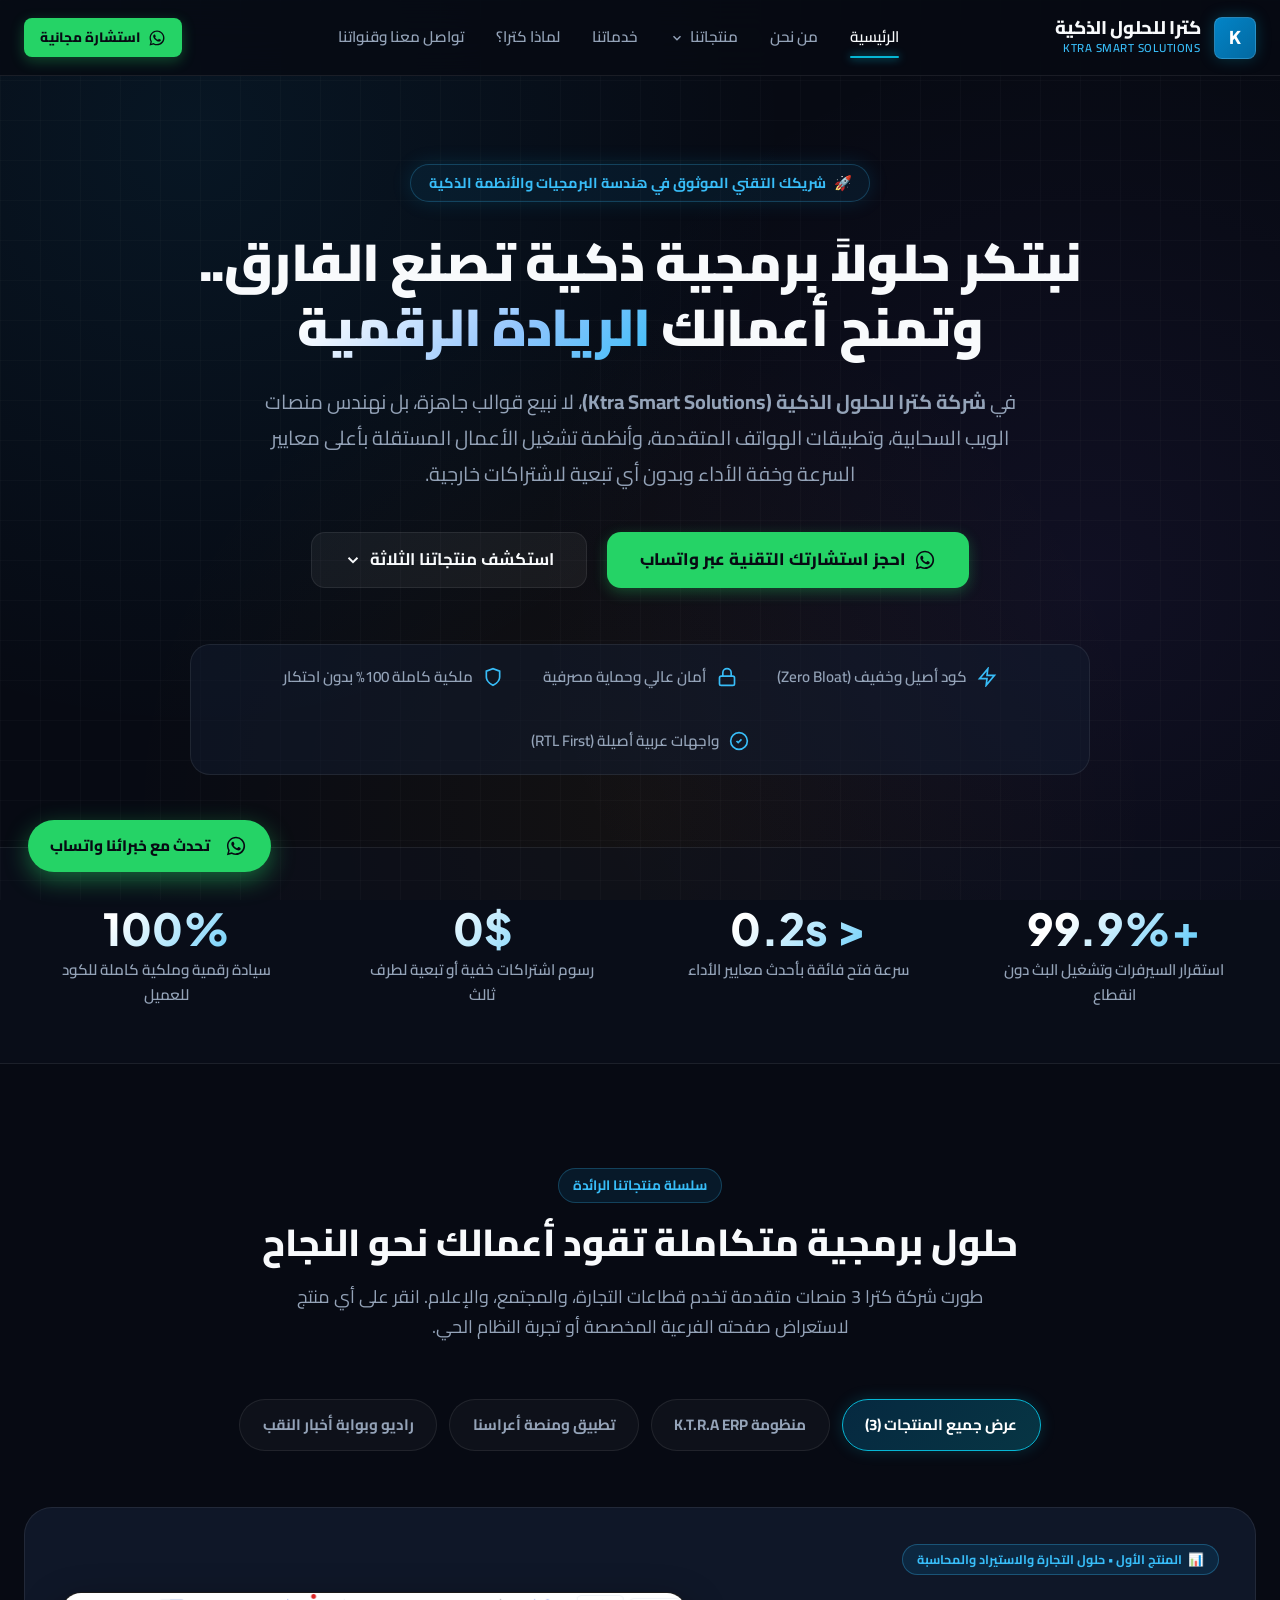
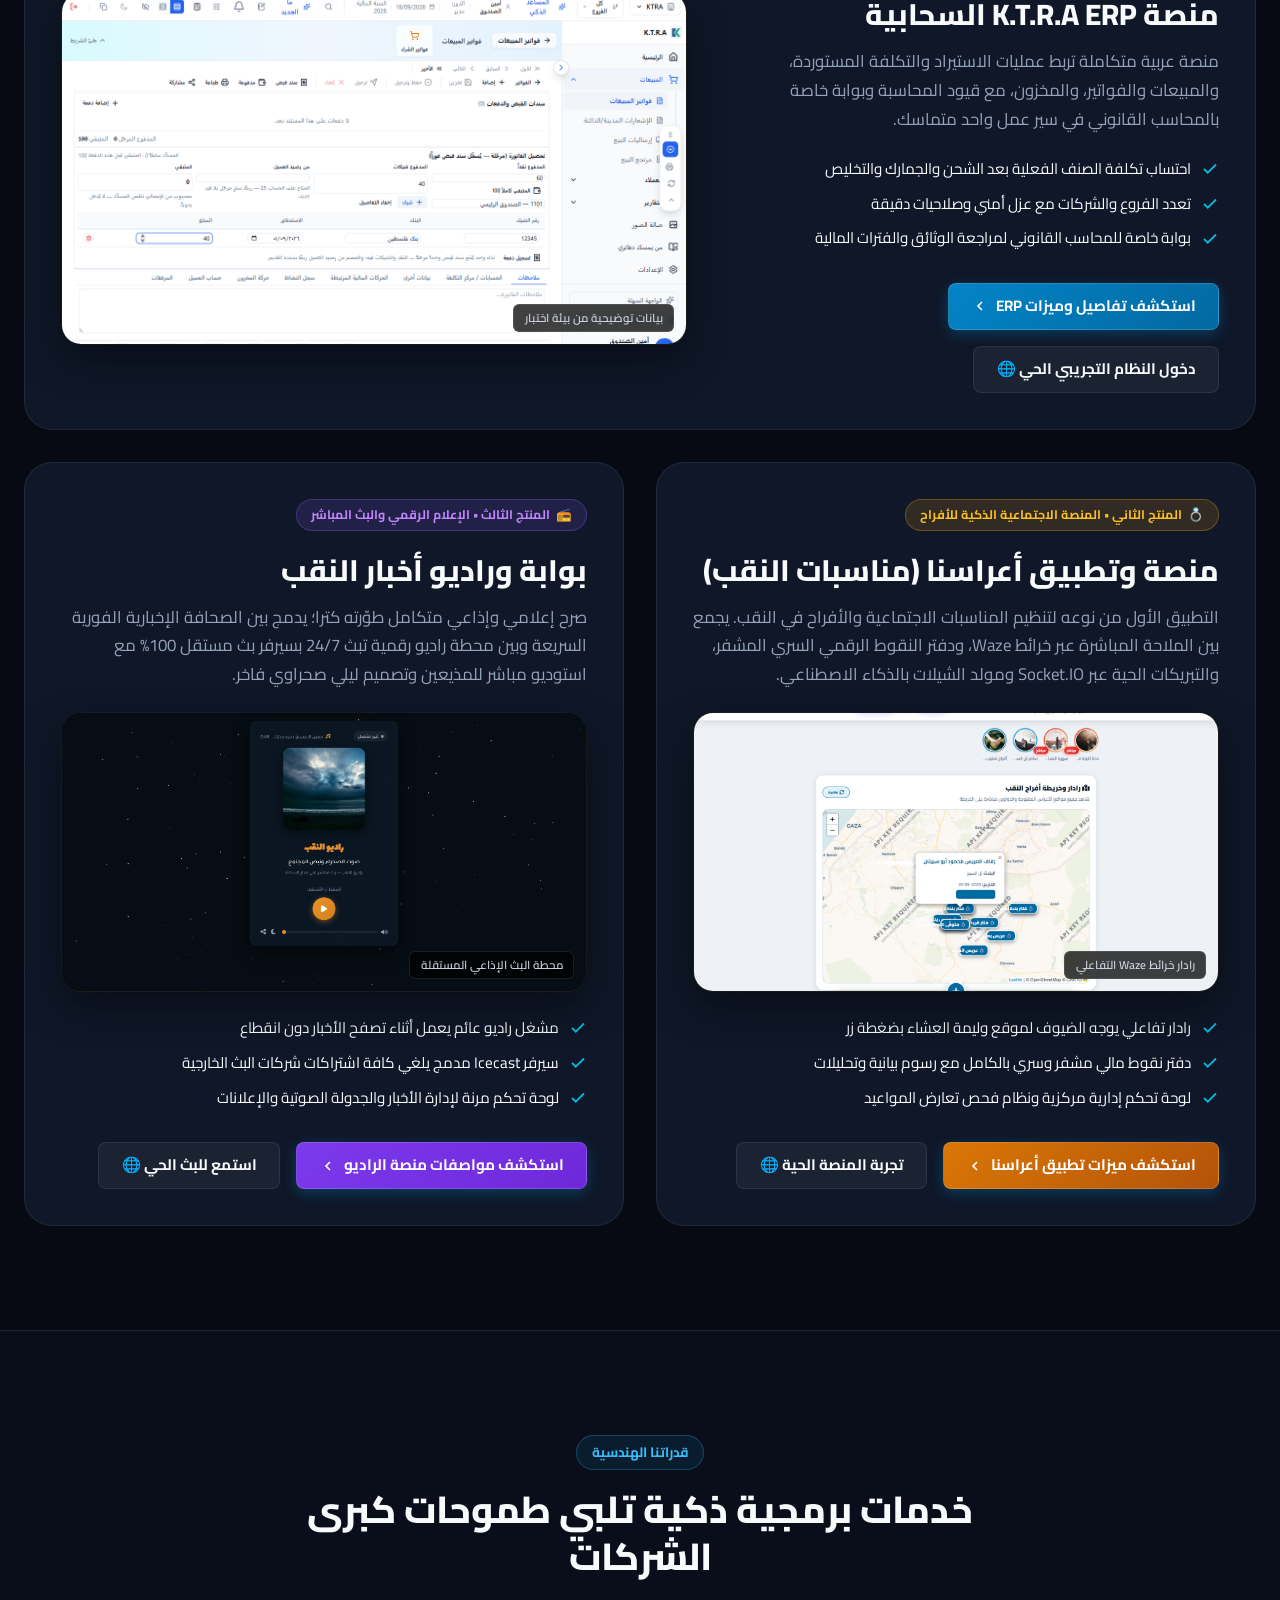
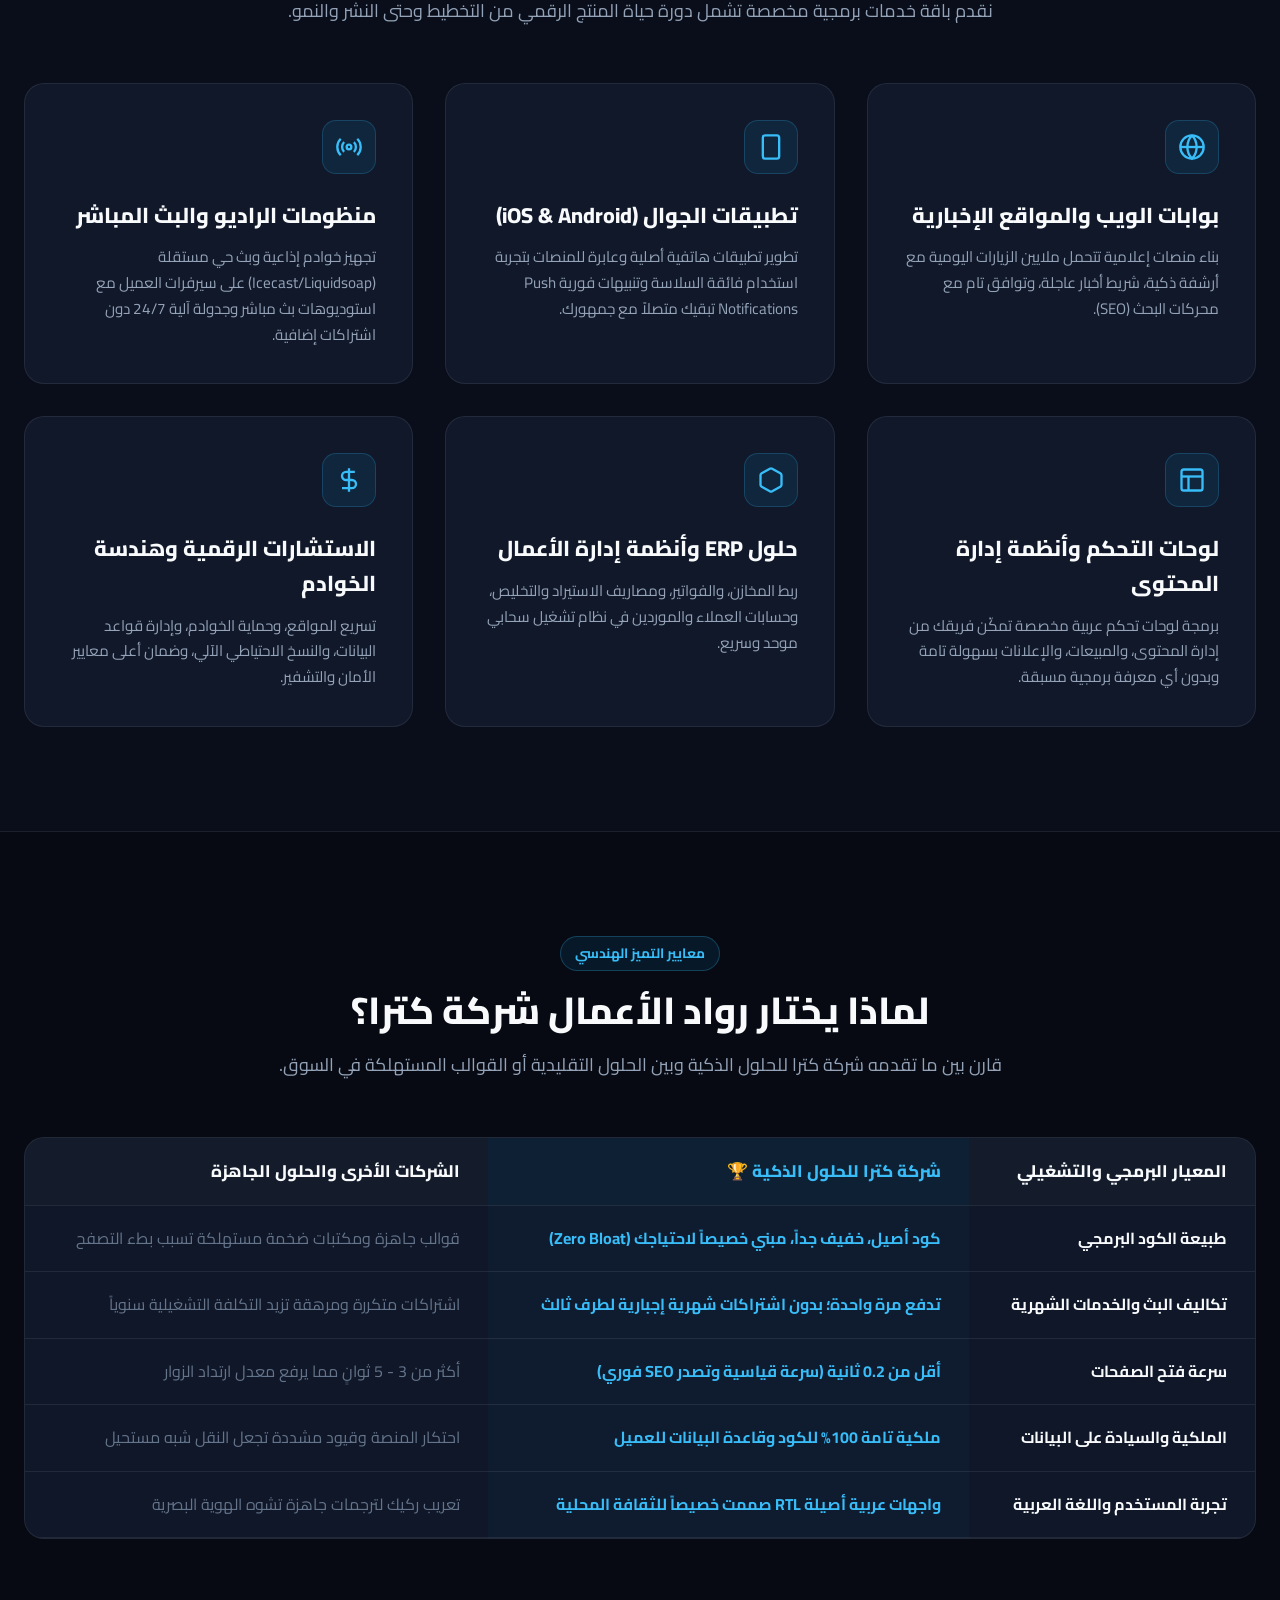
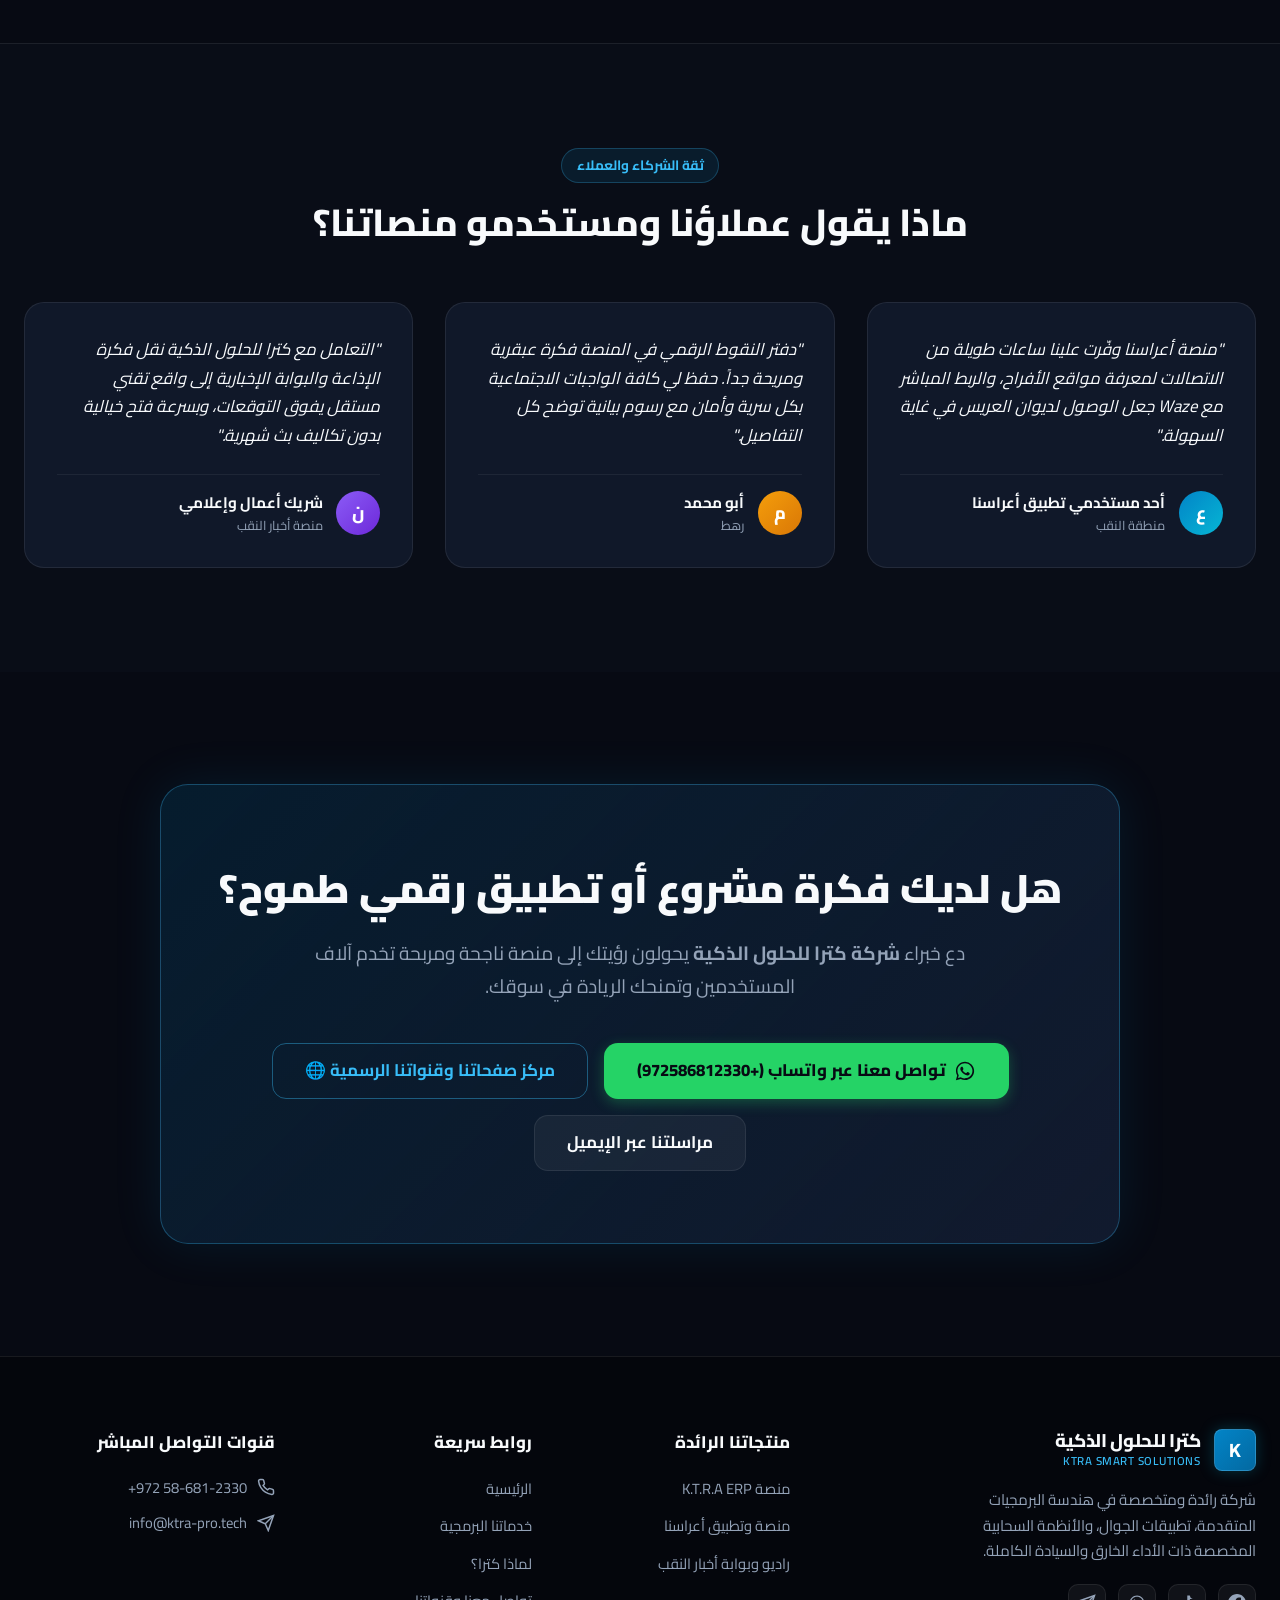
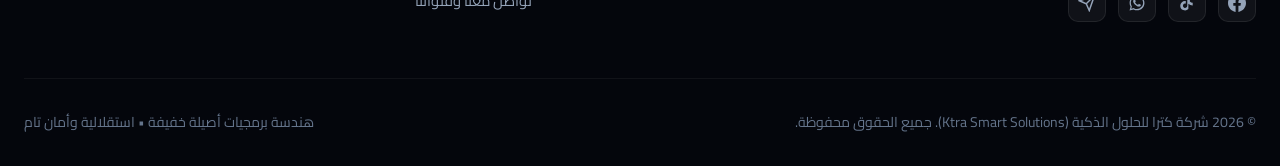
==== commit ee563dd6: "feat: add dedicated contact and official social media channels hub with interactive tabs and consult" ====
--- a/index.html
+++ b/index.html
@@ -5,19 +5,38 @@
   <meta name="viewport" content="width=device-width, initial-scale=1.0">
   <title>شركة كترا للحلول الذكية | Ktra Smart Solutions — هندسة برمجيات وتطبيقات ومنصات متقدمة</title>
   <meta name="description" content="شركة كترا للحلول الذكية: شريكك التقني الرائد في تطوير بوابات الويب وتطبيقات الجوال والأنظمة السحابية المتقدمة وحلول الأعمال ERP.">
+  <meta name="robots" content="index, follow">
+  <link rel="canonical" href="https://home.ktra-pro.tech/">
   <meta name="keywords" content="كترا للحلول الذكية, Ktra, تطوير مواقع, تطبيقات جوال, نظام ERP, تطبيق أعراسنا, راديو أخبار النقب, برمجة خاصة">
   
   <!-- Open Graph & Social -->
   <meta property="og:title" content="شركة كترا للحلول الذكية | Ktra Smart Solutions">
   <meta property="og:description" content="نبتكر حلولاً برمجية ذكية تصنع الفارق وتمنح أعمالك الريادة الرقمية. استكشف منتجاتنا الثلاثة الرائدة.">
   <meta property="og:type" content="website">
-  <meta property="og:url" content="https://ktra-pro.tech/">
+  <meta property="og:url" content="https://home.ktra-pro.tech/">
+  <meta property="og:image" content="https://ktra-pro.tech/android-chrome-512x512.png">
 
   <!-- Styles -->
   <link rel="stylesheet" href="css/main.css">
   
   <!-- Favicon / Branding -->
   <link rel="icon" type="image/svg+xml" href="data:image/svg+xml,<svg xmlns='http://www.w3.org/2000/svg' viewBox='0 0 100 100'><rect width='100' height='100' rx='22' fill='%230284c7'/><text x='50%' y='55%' text-anchor='middle' dominant-baseline='middle' font-family='sans-serif' font-weight='900' font-size='42' fill='white'>K</text></svg>">
+  <script type="application/ld+json">
+  {
+    "@context": "https://schema.org",
+    "@type": "Organization",
+    "name": "كترا للحلول الذكية / Ktra Smart Solutions",
+    "alternateName": ["كترا للحلول الذكية", "Ktra Smart Solutions"],
+    "url": "https://home.ktra-pro.tech/",
+    "logo": "https://ktra-pro.tech/android-chrome-512x512.png",
+    "email": "info@ktra-pro.tech",
+    "sameAs": [
+      "https://ktra-pro.tech/",
+      "https://munasbat.ktra-pro.tech/",
+      "https://radio.ktra-pro.tech/"
+    ]
+  }
+  </script>
 </head>
 <body>
 
@@ -70,7 +89,7 @@
           </li>
           <li><a href="#services" class="nav-link">خدماتنا</a></li>
           <li><a href="#why-ktra" class="nav-link">لماذا كترا؟</a></li>
-          <li><a href="#contact" class="nav-link">تواصل معنا</a></li>
+          <li><a href="contact.html" class="nav-link">تواصل معنا وقنواتنا</a></li>
         </ul>
 
         <!-- Action Buttons -->
@@ -141,7 +160,7 @@
   </section>
 
   <!-- ==================== 3. Stats Strip ==================== -->
-  <section class="stats-section">
+  <section id="about" class="stats-section">
     <div class="container">
       <div class="stats-grid">
         <div class="stat-card">
@@ -514,6 +533,9 @@
             <svg width="22" height="22" viewBox="0 0 24 24" fill="currentColor"><path d="M12.04 2c-5.46 0-9.91 4.45-9.91 9.91 0 1.75.46 3.45 1.32 4.95L2.05 22l5.25-1.38c1.45.79 3.08 1.21 4.74 1.21 5.46 0 9.91-4.45 9.91-9.91 0-2.65-1.03-5.14-2.9-7.01A9.816 9.816 0 0 0 12.04 2zm0 18.12c-1.49 0-2.95-.4-4.23-1.16l-.3-.18-3.14.82.84-3.06-.2-.31a8.106 8.106 0 0 1-1.25-4.42c0-4.51 3.67-8.18 8.18-8.18 2.19 0 4.24.85 5.79 2.4 1.54 1.55 2.4 3.61 2.4 5.79 0 4.51-3.67 8.18-8.18 8.18zm4.49-6.13c-.25-.12-1.47-.72-1.7-.81-.23-.08-.39-.12-.56.12-.17.25-.65.81-.8 1-.15.19-.3.21-.55.08-.25-.12-1.05-.39-2-1.24-.74-.66-1.24-1.47-1.39-1.72-.15-.25-.02-.38.11-.51.11-.11.25-.29.37-.44.12-.15.17-.25.25-.42.08-.17.04-.31-.02-.44-.06-.12-.56-1.34-.76-1.84-.2-.48-.41-.42-.56-.43h-.48c-.17 0-.44.06-.67.31-.23.25-.88.86-.88 2.1 0 1.24.9 2.44 1.03 2.61.12.17 1.78 2.72 4.31 3.81.6.26 1.07.41 1.44.53.61.19 1.16.17 1.6.1.49-.07 1.47-.6 1.68-1.18.21-.58.21-1.07.15-1.18-.07-.12-.23-.19-.48-.31z"/></svg>
             <span>تواصل معنا عبر واتساب (+972586812330)</span>
           </a>
+          <a href="contact.html" class="btn btn-outline-cyan btn-lg">
+            <span>مركز صفحاتنا وقنواتنا الرسمية 🌐</span>
+          </a>
           <a href="mailto:info@ktra-pro.tech" class="btn btn-secondary btn-lg">
             <span>مراسلتنا عبر الإيميل</span>
           </a>
@@ -537,6 +559,20 @@
           <p>
             شركة رائدة ومتخصصة في هندسة البرمجيات المتقدمة، تطبيقات الجوال، والأنظمة السحابية المخصصة ذات الأداء الخارق والسيادة الكاملة.
           </p>
+          <div class="footer-social-row">
+            <a href="https://www.facebook.com/share/1FGMFudUgE/" target="_blank" rel="noopener noreferrer" class="footer-social-link" aria-label="فيسبوك كترا">
+              <svg width="18" height="18" viewBox="0 0 24 24" fill="currentColor"><path d="M24 12.073c0-6.627-5.373-12-12-12s-12 5.373-12 12c0 5.99 4.388 10.954 10.125 11.854v-8.385H7.078v-3.47h3.047V9.43c0-3.007 1.792-4.669 4.533-4.669 1.312 0 2.686.235 2.686.235v2.953H15.83c-1.491 0-1.956.925-1.956 1.874v2.25h3.328l-.532 3.47h-2.796v8.385C19.612 23.027 24 18.062 24 12.073z"/></svg>
+            </a>
+            <a href="https://www.tiktok.com/@ktrancoku6k" target="_blank" rel="noopener noreferrer" class="footer-social-link" aria-label="تيك توك كترا">
+              <svg width="18" height="18" viewBox="0 0 24 24" fill="currentColor"><path d="M19.59 6.69a4.83 4.83 0 0 1-3.77-4.25V2h-3.45v13.67a2.89 2.89 0 0 1-5.2 1.74 2.89 2.89 0 0 1 2.31-4.64c.298-.002.595.042.88.13V9.4a6.33 6.33 0 0 0-1-.08A6.34 6.34 0 0 0 3 15.66a6.34 6.34 0 0 0 10.82 4.46V12.9a8.28 8.28 0 0 0 5.77 2.31V11.75a4.85 4.85 0 0 1-3.77-1.81V6.69z"/></svg>
+            </a>
+            <a href="https://wa.me/972586812330" target="_blank" rel="noopener noreferrer" class="footer-social-link" aria-label="واتساب كترا">
+              <svg width="18" height="18" viewBox="0 0 24 24" fill="currentColor"><path d="M12.04 2c-5.46 0-9.91 4.45-9.91 9.91 0 1.75.46 3.45 1.32 4.95L2.05 22l5.25-1.38c1.45.79 3.08 1.21 4.74 1.21 5.46 0 9.91-4.45 9.91-9.91 0-2.65-1.03-5.14-2.9-7.01A9.816 9.816 0 0 0 12.04 2zm0 18.12c-1.49 0-2.95-.4-4.23-1.16l-.3-.18-3.14.82.84-3.06-.2-.31a8.106 8.106 0 0 1-1.25-4.42c0-4.51 3.67-8.18 8.18-8.18 2.19 0 4.24.85 5.79 2.4 1.54 1.55 2.4 3.61 2.4 5.79 0 4.51-3.67 8.18-8.18 8.18zm4.49-6.13c-.25-.12-1.47-.72-1.7-.81-.23-.08-.39-.12-.56.12-.17.25-.65.81-.8 1-.15.19-.3.21-.55.08-.25-.12-1.05-.39-2-1.24-.74-.66-1.24-1.47-1.39-1.72-.15-.25-.02-.38.11-.51.11-.11.25-.29.37-.44.12-.15.17-.25.25-.42.08-.17.04-.31-.02-.44-.06-.12-.56-1.34-.76-1.84-.2-.48-.41-.42-.56-.43h-.48c-.17 0-.44.06-.67.31-.23.25-.88.86-.88 2.1 0 1.24.9 2.44 1.03 2.61.12.17 1.78 2.72 4.31 3.81.6.26 1.07.41 1.44.53.61.19 1.16.17 1.6.1.49-.07 1.47-.6 1.68-1.18.21-.58.21-1.07.15-1.18-.07-.12-.23-.19-.48-.31z"/></svg>
+            </a>
+            <a href="mailto:info@ktra-pro.tech" class="footer-social-link" aria-label="إيميل كترا">
+              <svg width="18" height="18" viewBox="0 0 24 24" fill="none" stroke="currentColor" stroke-width="2"><path d="m22 2-7 20-4-9-9-4Z"/><path d="M22 2 11 13"/></svg>
+            </a>
+          </div>
         </div>
 
         <div>
@@ -554,7 +590,7 @@
             <li><a href="#hero">الرئيسية</a></li>
             <li><a href="#services">خدماتنا البرمجية</a></li>
             <li><a href="#why-ktra">لماذا كترا؟</a></li>
-            <li><a href="#contact">طلب استشارة</a></li>
+            <li><a href="contact.html">تواصل معنا وقنواتنا</a></li>
           </ul>
         </div>
 
--- a/css/main.css
+++ b/css/main.css
@@ -1021,6 +1021,368 @@
   }
 }
 
+/* ==========================================================================
+   CONTACT & SOCIAL HUB STYLES
+   ========================================================================== */
+
+/* Social & Direct Contact Buttons */
+.btn-facebook {
+  background: linear-gradient(135deg, #1877f2 0%, #0d65d9 100%);
+  color: #ffffff !important;
+  border-color: rgba(255, 255, 255, 0.2);
+  box-shadow: 0 4px 14px rgba(24, 119, 242, 0.35);
+}
+.btn-facebook:hover {
+  background: linear-gradient(135deg, #0d65d9 0%, #1877f2 100%);
+  box-shadow: 0 6px 20px rgba(24, 119, 242, 0.55);
+  transform: translateY(-2px);
+  color: #ffffff !important;
+}
+
+.btn-tiktok {
+  background: #010101;
+  color: #ffffff !important;
+  border: 1px solid rgba(255, 255, 255, 0.15);
+  box-shadow: 0 4px 14px rgba(0, 0, 0, 0.5), -2px -2px 10px rgba(37, 244, 238, 0.2), 2px 2px 10px rgba(254, 44, 85, 0.2);
+}
+.btn-tiktok:hover {
+  background: #111111;
+  border-color: rgba(255, 255, 255, 0.35);
+  box-shadow: 0 6px 20px rgba(0, 0, 0, 0.7), -3px -3px 12px rgba(37, 244, 238, 0.4), 3px 3px 12px rgba(254, 44, 85, 0.4);
+  transform: translateY(-2px);
+  color: #ffffff !important;
+}
+
+/* Contact Info Grid */
+.contact-grid-3 {
+  display: grid;
+  grid-template-columns: repeat(3, 1fr);
+  gap: 1.75rem;
+  margin-bottom: 4rem;
+}
+
+.contact-card {
+  background: var(--ktra-surface-card);
+  border: 1px solid var(--ktra-glass-border);
+  border-radius: var(--border-radius-lg);
+  padding: 2.25rem 1.75rem;
+  display: flex;
+  flex-direction: column;
+  align-items: center;
+  text-align: center;
+  transition: all var(--transition-normal);
+  position: relative;
+  overflow: hidden;
+}
+
+.contact-card::before {
+  content: '';
+  position: absolute;
+  top: 0;
+  left: 0;
+  right: 0;
+  height: 3px;
+  background: transparent;
+  transition: background var(--transition-normal);
+}
+
+.contact-card.card-whatsapp:hover {
+  border-color: rgba(37, 211, 102, 0.4);
+  transform: translateY(-4px);
+  box-shadow: 0 10px 30px rgba(37, 211, 102, 0.15);
+}
+.contact-card.card-whatsapp::before {
+  background: #25d366;
+}
+
+.contact-card.card-email:hover {
+  border-color: rgba(56, 189, 248, 0.4);
+  transform: translateY(-4px);
+  box-shadow: 0 10px 30px rgba(14, 165, 233, 0.15);
+}
+.contact-card.card-email::before {
+  background: #0284c7;
+}
+
+.contact-card.card-hq:hover {
+  border-color: rgba(139, 92, 246, 0.4);
+  transform: translateY(-4px);
+  box-shadow: 0 10px 30px rgba(139, 92, 246, 0.15);
+}
+.contact-card.card-hq::before {
+  background: #8b5cf6;
+}
+
+.contact-card-icon {
+  width: 58px;
+  height: 58px;
+  border-radius: 16px;
+  display: flex;
+  align-items: center;
+  justify-content: center;
+  margin-bottom: 1.25rem;
+  font-size: 1.5rem;
+}
+
+.contact-card-title {
+  font-size: 1.25rem;
+  font-weight: 800;
+  margin-bottom: 0.5rem;
+}
+
+.contact-card-meta {
+  font-size: 0.95rem;
+  color: var(--text-muted);
+  margin-bottom: 1.25rem;
+  line-height: 1.6;
+}
+
+.contact-card-value {
+  font-size: 1.15rem;
+  font-weight: 800;
+  color: #fff;
+  margin-bottom: 1.5rem;
+  direction: ltr;
+}
+
+/* Social Channels Hub */
+.social-hub-container {
+  padding: 2rem 0 5rem 0;
+}
+
+.social-filter-bar {
+  display: flex;
+  align-items: center;
+  justify-content: center;
+  gap: 0.6rem;
+  flex-wrap: wrap;
+  margin-bottom: 3rem;
+}
+
+.social-tab-btn {
+  background: rgba(255, 255, 255, 0.04);
+  border: 1px solid var(--ktra-glass-border);
+  color: var(--text-muted);
+  padding: 0.6rem 1.25rem;
+  border-radius: 9999px;
+  font-weight: 700;
+  font-size: 0.92rem;
+  cursor: pointer;
+  transition: all var(--transition-fast);
+  font-family: inherit;
+}
+
+.social-tab-btn:hover {
+  background: rgba(255, 255, 255, 0.08);
+  color: var(--text-main);
+  border-color: rgba(255, 255, 255, 0.2);
+}
+
+.social-tab-btn.active {
+  background: linear-gradient(135deg, #0284c7, #0369a1);
+  color: #fff;
+  border-color: rgba(56, 189, 248, 0.5);
+  box-shadow: 0 4px 15px rgba(2, 132, 199, 0.35);
+}
+
+.social-cards-grid {
+  display: grid;
+  grid-template-columns: repeat(3, 1fr);
+  gap: 2rem;
+}
+
+.social-card {
+  background: var(--ktra-surface-card);
+  border: 1px solid var(--ktra-glass-border);
+  border-radius: var(--border-radius-xl);
+  padding: 2rem;
+  display: flex;
+  flex-direction: column;
+  justify-content: space-between;
+  transition: all var(--transition-normal);
+  position: relative;
+  overflow: hidden;
+}
+
+.social-card:hover {
+  transform: translateY(-4px);
+  border-color: var(--ktra-glass-border-hover);
+  box-shadow: var(--shadow-lg);
+}
+
+.social-card-top {
+  display: flex;
+  align-items: center;
+  gap: 1rem;
+  margin-bottom: 1.25rem;
+}
+
+.social-avatar {
+  width: 52px;
+  height: 52px;
+  border-radius: 14px;
+  display: flex;
+  align-items: center;
+  justify-content: center;
+  font-weight: 900;
+  font-size: 1.35rem;
+  flex-shrink: 0;
+  box-shadow: 0 4px 12px rgba(0,0,0,0.3);
+}
+
+.social-header-info h3 {
+  font-size: 1.15rem;
+  font-weight: 800;
+  color: var(--text-main);
+  margin-bottom: 0.25rem;
+}
+
+.social-badge-tag {
+  display: inline-flex;
+  align-items: center;
+  gap: 0.35rem;
+  font-size: 0.76rem;
+  font-weight: 700;
+  padding: 0.2rem 0.6rem;
+  border-radius: 9999px;
+  background: rgba(56, 189, 248, 0.12);
+  color: #38bdf8;
+  border: 1px solid rgba(56, 189, 248, 0.25);
+}
+
+.social-card-desc {
+  color: var(--text-muted);
+  font-size: 0.92rem;
+  line-height: 1.65;
+  margin-bottom: 1.75rem;
+  flex-grow: 1;
+}
+
+.social-card-actions {
+  display: flex;
+  flex-direction: column;
+  gap: 0.65rem;
+}
+
+.social-action-btn {
+  display: flex;
+  align-items: center;
+  justify-content: space-between;
+  padding: 0.65rem 1rem;
+  border-radius: var(--border-radius-sm);
+  font-size: 0.9rem;
+  font-weight: 700;
+  text-decoration: none;
+  transition: all var(--transition-fast);
+}
+
+.social-action-btn .btn-label {
+  display: flex;
+  align-items: center;
+  gap: 0.65rem;
+}
+
+/* WhatsApp Inquiry Interactive Box */
+.inquiry-box {
+  background: linear-gradient(135deg, rgba(19, 28, 49, 0.85) 0%, rgba(13, 19, 34, 0.95) 100%);
+  border: 1px solid rgba(56, 189, 248, 0.25);
+  border-radius: var(--border-radius-xl);
+  padding: 3rem;
+  box-shadow: var(--shadow-lg);
+  max-width: 820px;
+  margin: 4rem auto 0 auto;
+}
+
+.inquiry-box-title {
+  text-align: center;
+  margin-bottom: 2rem;
+}
+
+.inquiry-box-title h3 {
+  font-size: 1.85rem;
+  font-weight: 800;
+  margin-bottom: 0.5rem;
+}
+
+.inquiry-box-title p {
+  color: var(--text-muted);
+  font-size: 1rem;
+}
+
+.inquiry-form-grid {
+  display: grid;
+  grid-template-columns: 1fr 1fr;
+  gap: 1.25rem;
+  margin-bottom: 1.25rem;
+}
+
+.form-field {
+  display: flex;
+  flex-direction: column;
+  gap: 0.4rem;
+  text-align: right;
+}
+
+.form-field.full-width {
+  grid-column: span 2;
+}
+
+.form-field label {
+  font-size: 0.9rem;
+  font-weight: 700;
+  color: var(--text-main);
+}
+
+.form-input, .form-select, .form-textarea {
+  background: rgba(7, 10, 19, 0.7);
+  border: 1px solid var(--ktra-glass-border);
+  border-radius: var(--border-radius-sm);
+  padding: 0.75rem 1rem;
+  color: var(--text-main);
+  font-family: inherit;
+  font-size: 0.95rem;
+  transition: border-color var(--transition-fast), box-shadow var(--transition-fast);
+  outline: none;
+}
+
+.form-input:focus, .form-select:focus, .form-textarea:focus {
+  border-color: var(--ktra-blue-light);
+  box-shadow: 0 0 10px rgba(56, 189, 248, 0.25);
+}
+
+.form-textarea {
+  min-height: 100px;
+  resize: vertical;
+}
+
+/* Footer Social Icons Row */
+.footer-social-row {
+  display: flex;
+  align-items: center;
+  gap: 0.75rem;
+  margin-top: 1.25rem;
+}
+
+.footer-social-link {
+  width: 38px;
+  height: 38px;
+  border-radius: 10px;
+  background: rgba(255, 255, 255, 0.05);
+  border: 1px solid var(--ktra-glass-border);
+  display: flex;
+  align-items: center;
+  justify-content: center;
+  color: var(--text-muted);
+  transition: all var(--transition-fast);
+}
+
+.footer-social-link:hover {
+  background: rgba(56, 189, 248, 0.15);
+  border-color: var(--ktra-blue-light);
+  color: #fff;
+  transform: translateY(-2px);
+}
+
 /* --- Responsive Media Queries --- */
 @media (max-width: 1024px) {
   .hero-title {
@@ -1034,6 +1396,21 @@
   }
   .services-grid {
     grid-template-columns: repeat(2, 1fr);
+  }
+  .contact-grid-3 {
+    grid-template-columns: 1fr;
+    max-width: 540px;
+    margin-left: auto;
+    margin-right: auto;
+  }
+  .social-cards-grid {
+    grid-template-columns: repeat(2, 1fr);
+  }
+  .inquiry-form-grid {
+    grid-template-columns: 1fr;
+  }
+  .form-field.full-width {
+    grid-column: span 1;
   }
   .footer-grid {
     grid-template-columns: 1fr 1fr;
@@ -1084,6 +1461,12 @@
   .testimonials-grid {
     grid-template-columns: 1fr;
   }
+  .social-cards-grid {
+    grid-template-columns: 1fr;
+  }
+  .inquiry-box {
+    padding: 2rem 1.25rem;
+  }
   .footer-grid {
     grid-template-columns: 1fr;
   }
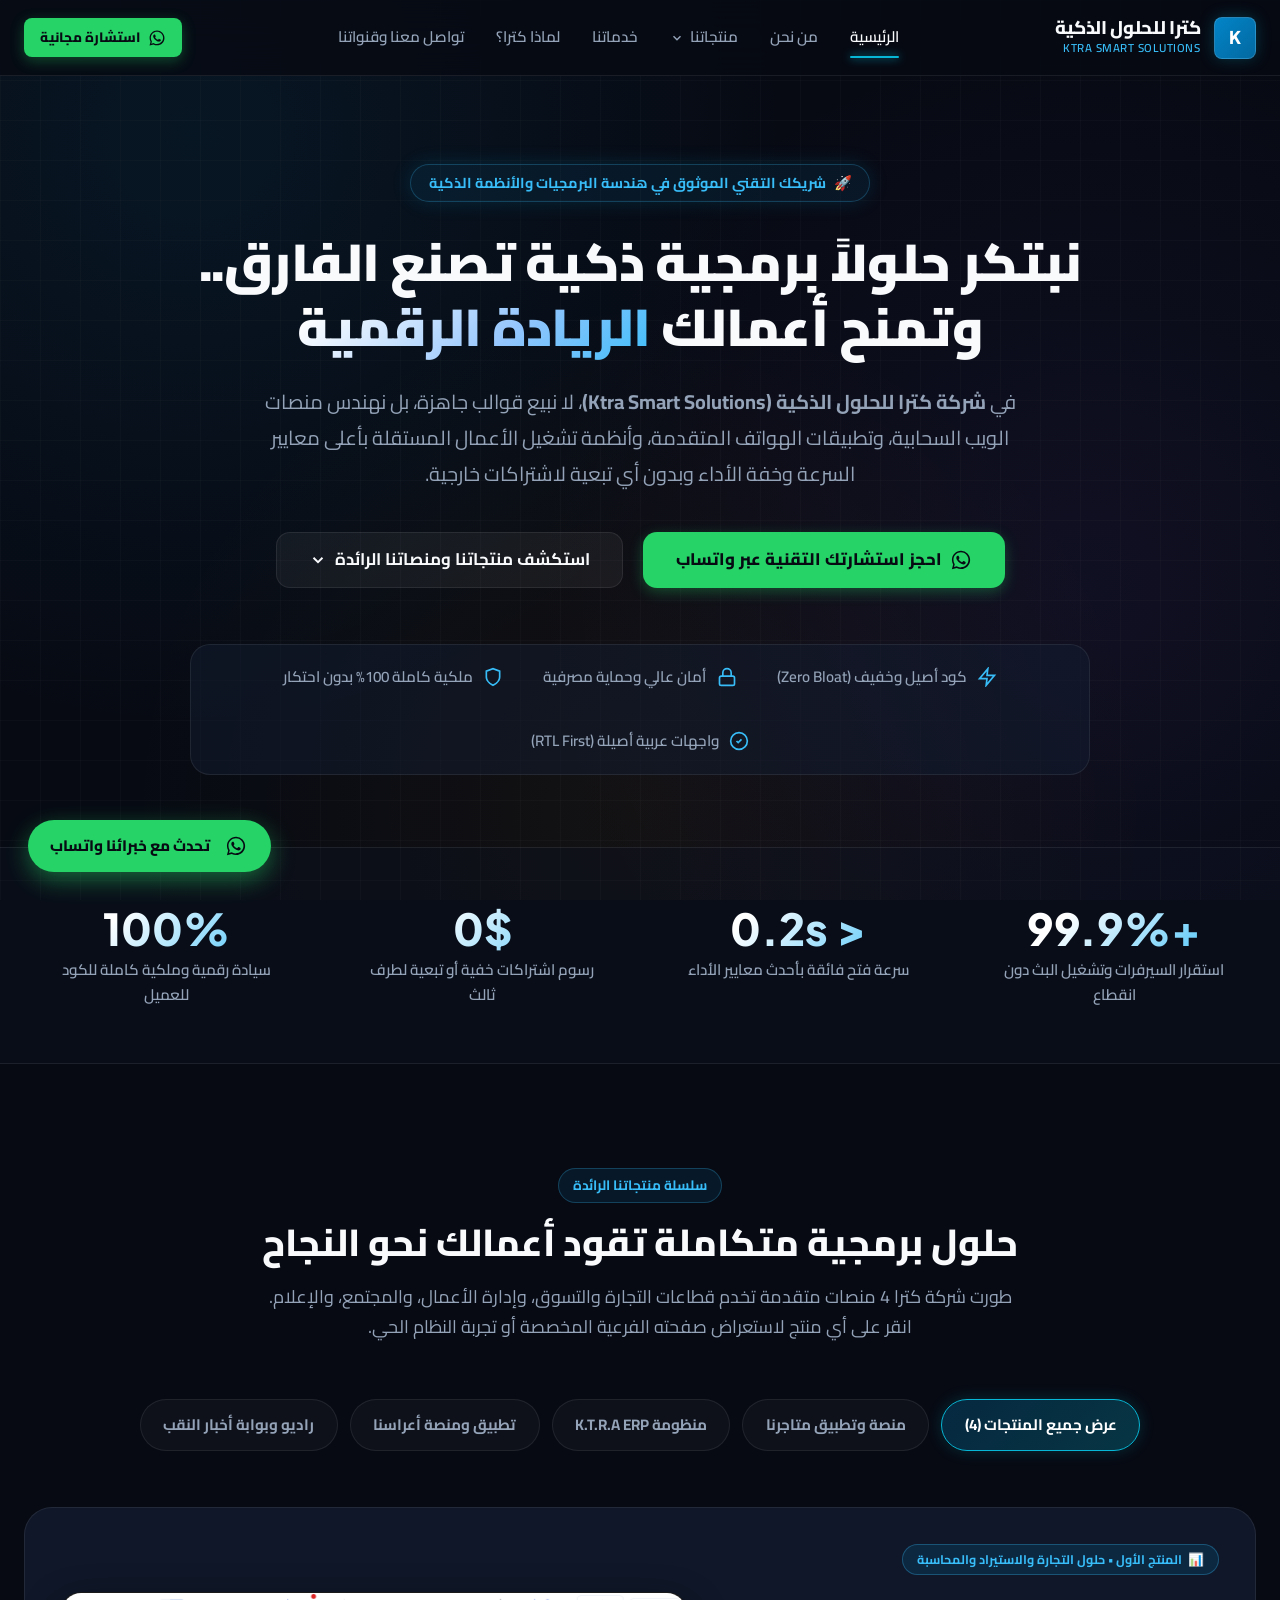
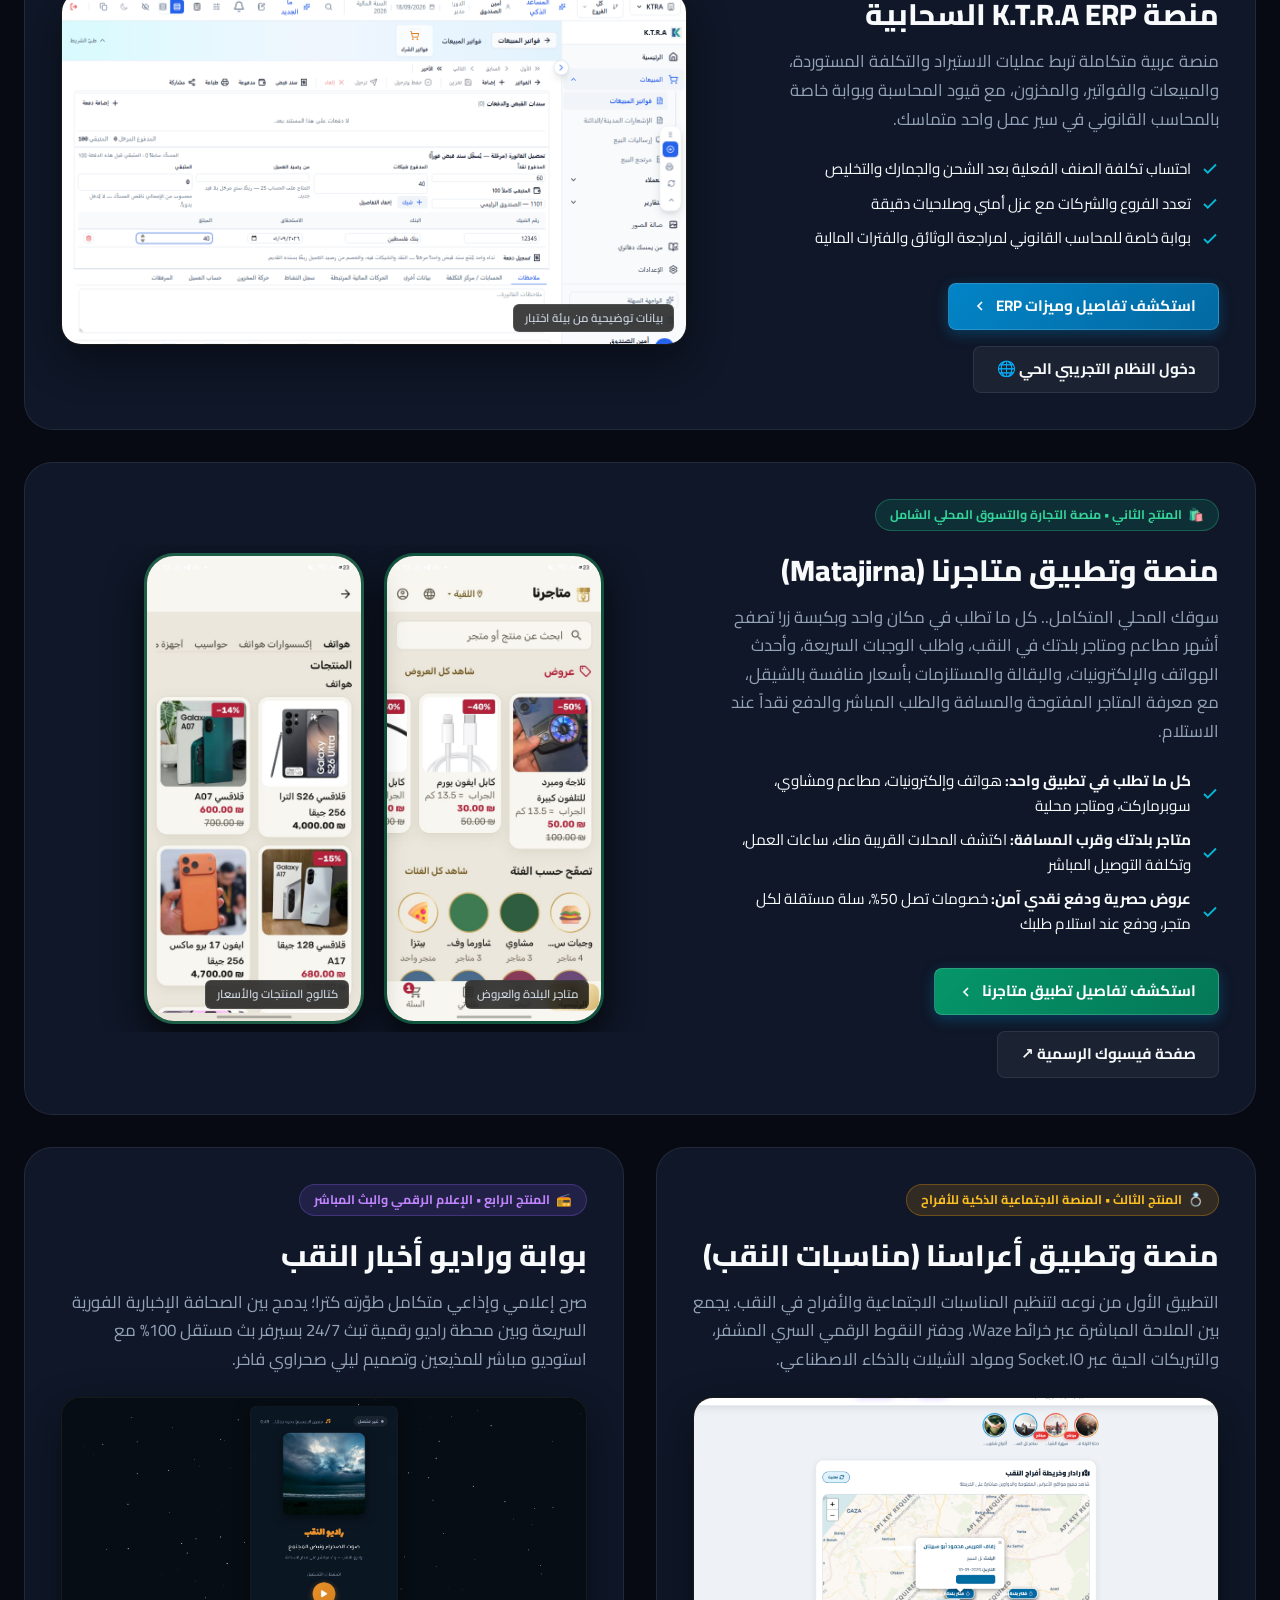
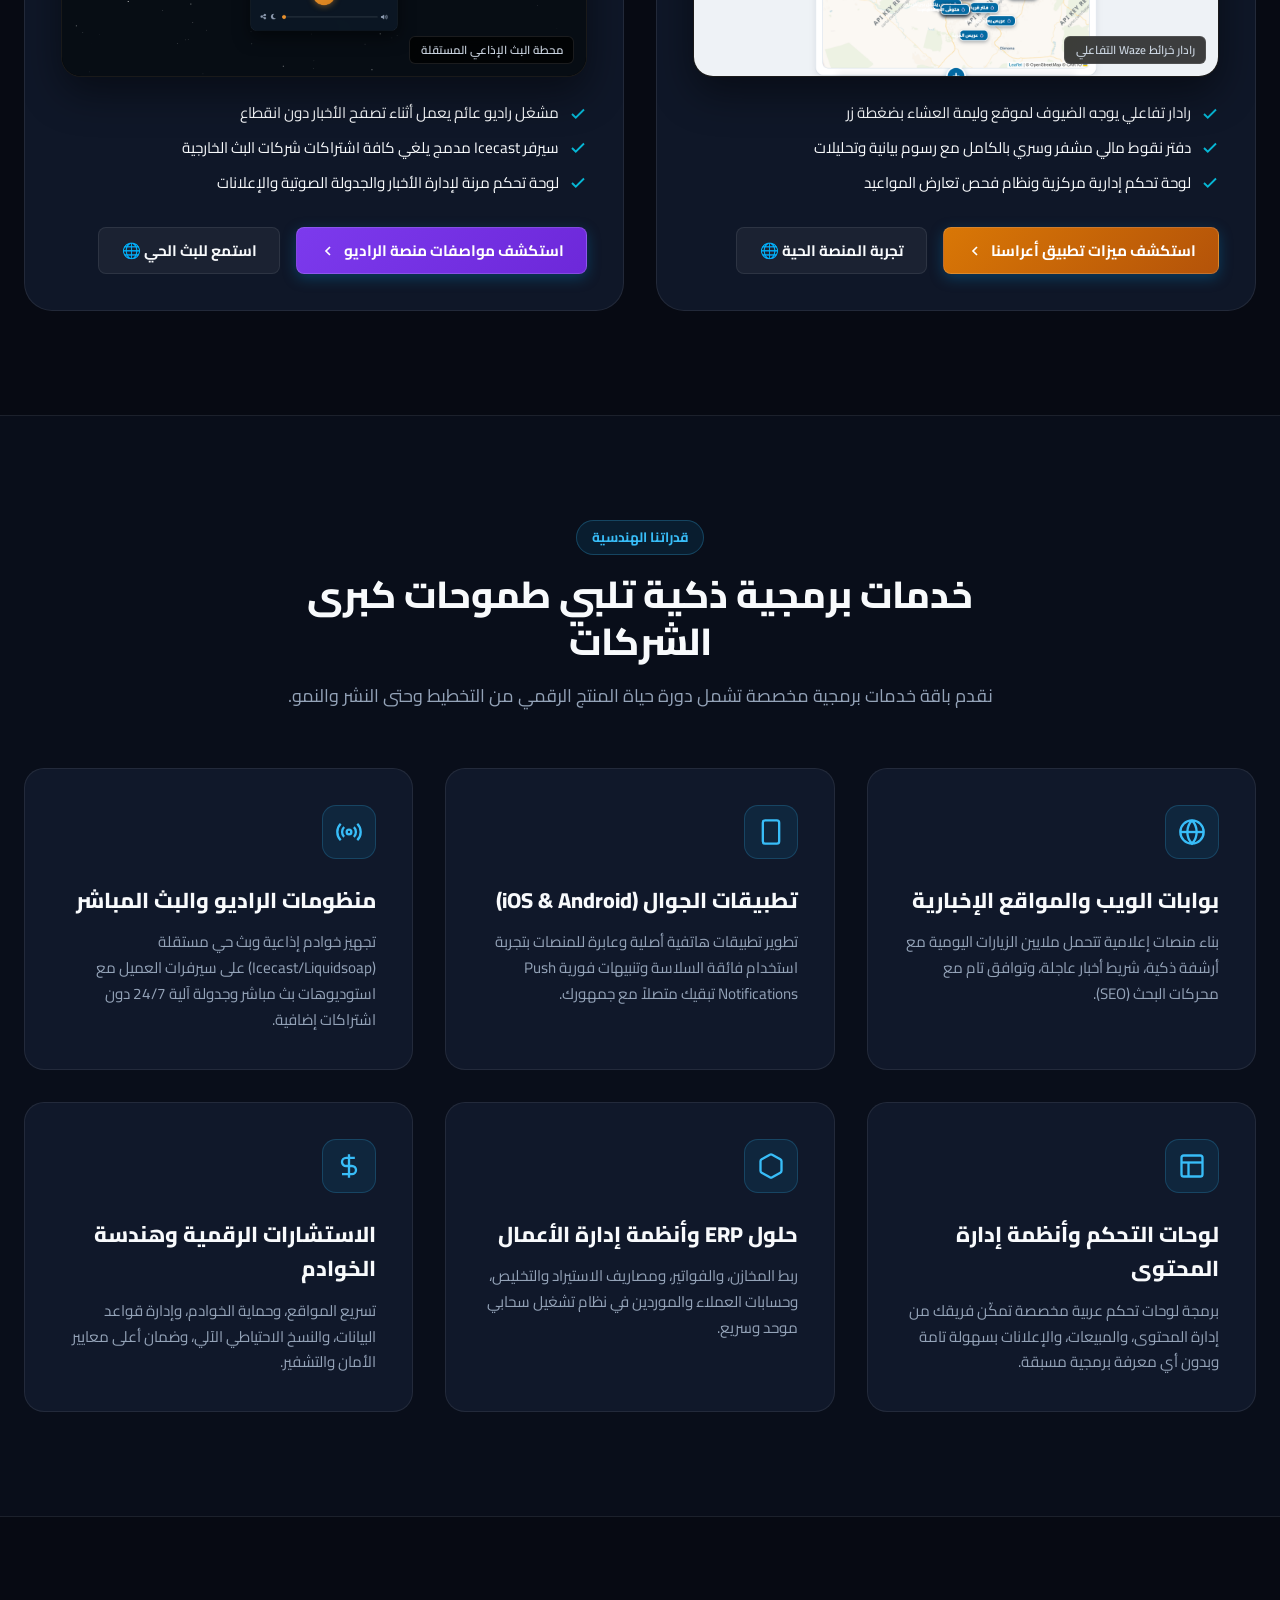
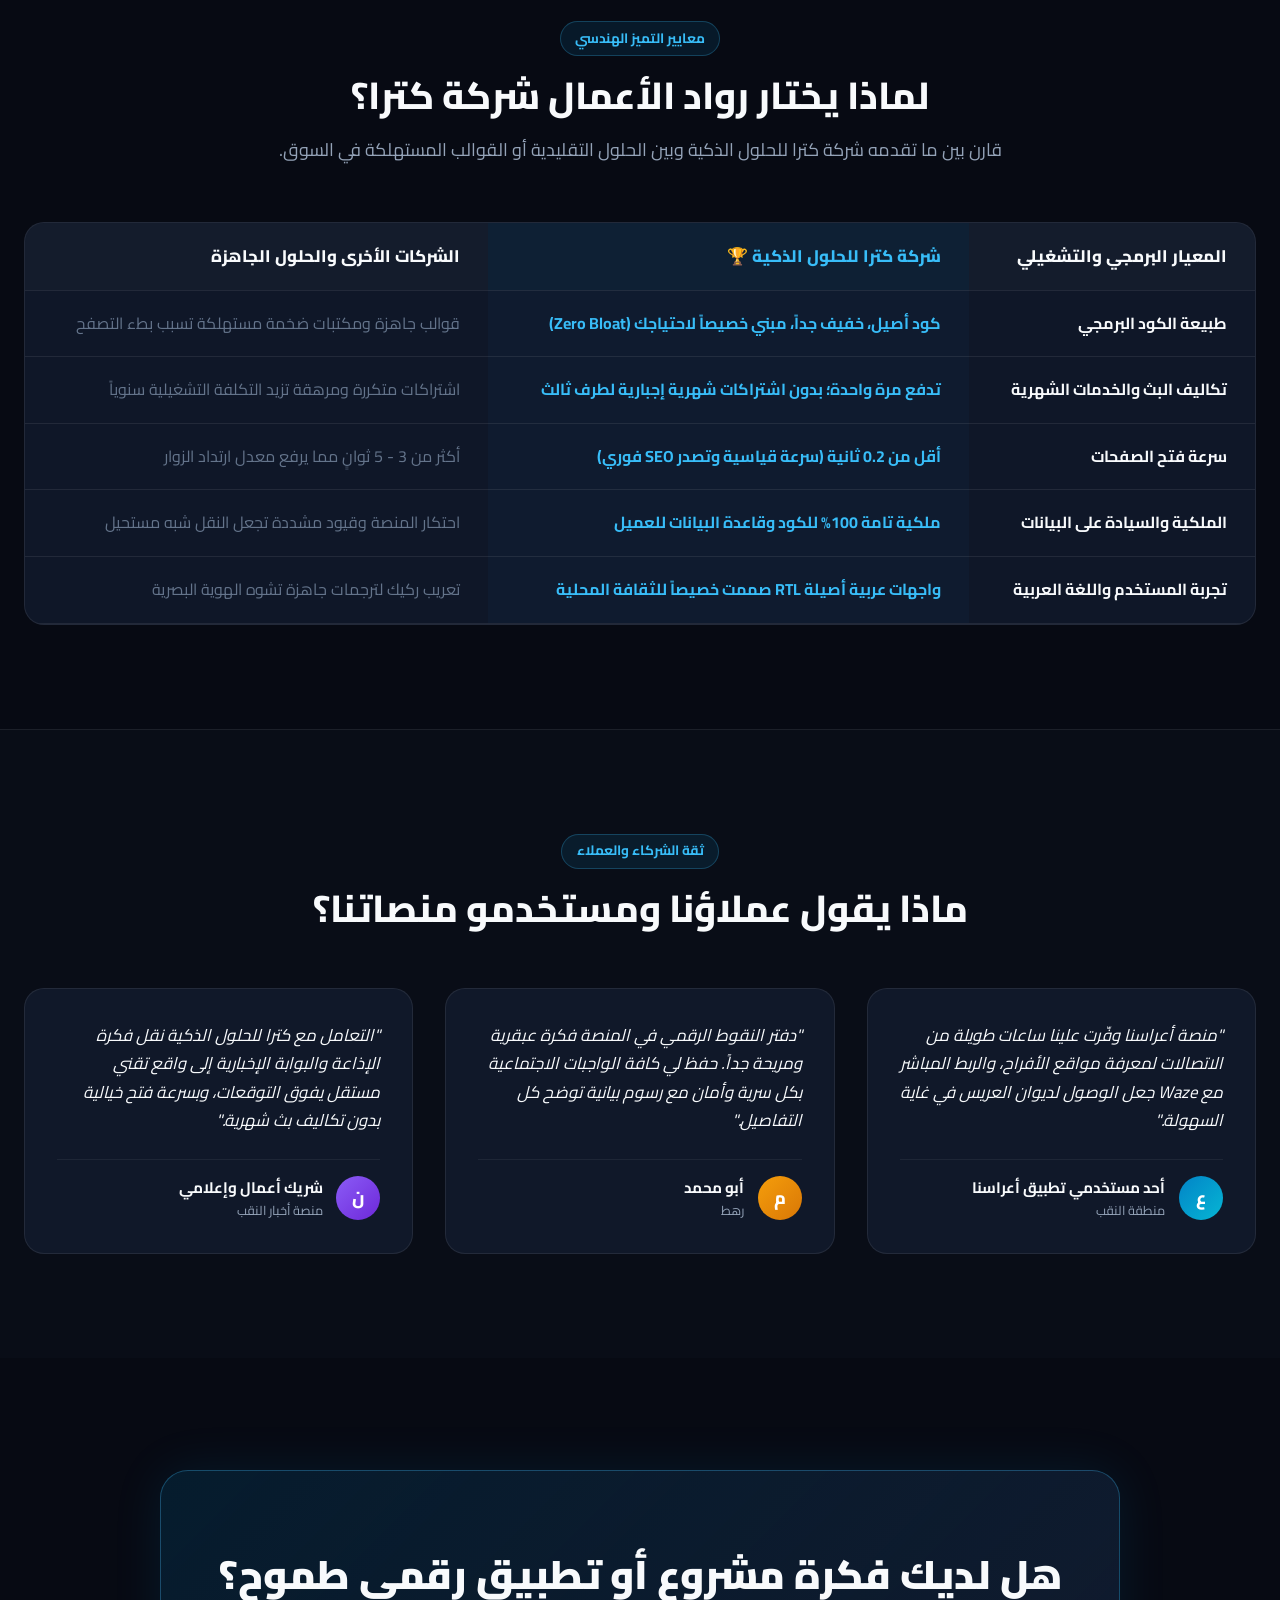
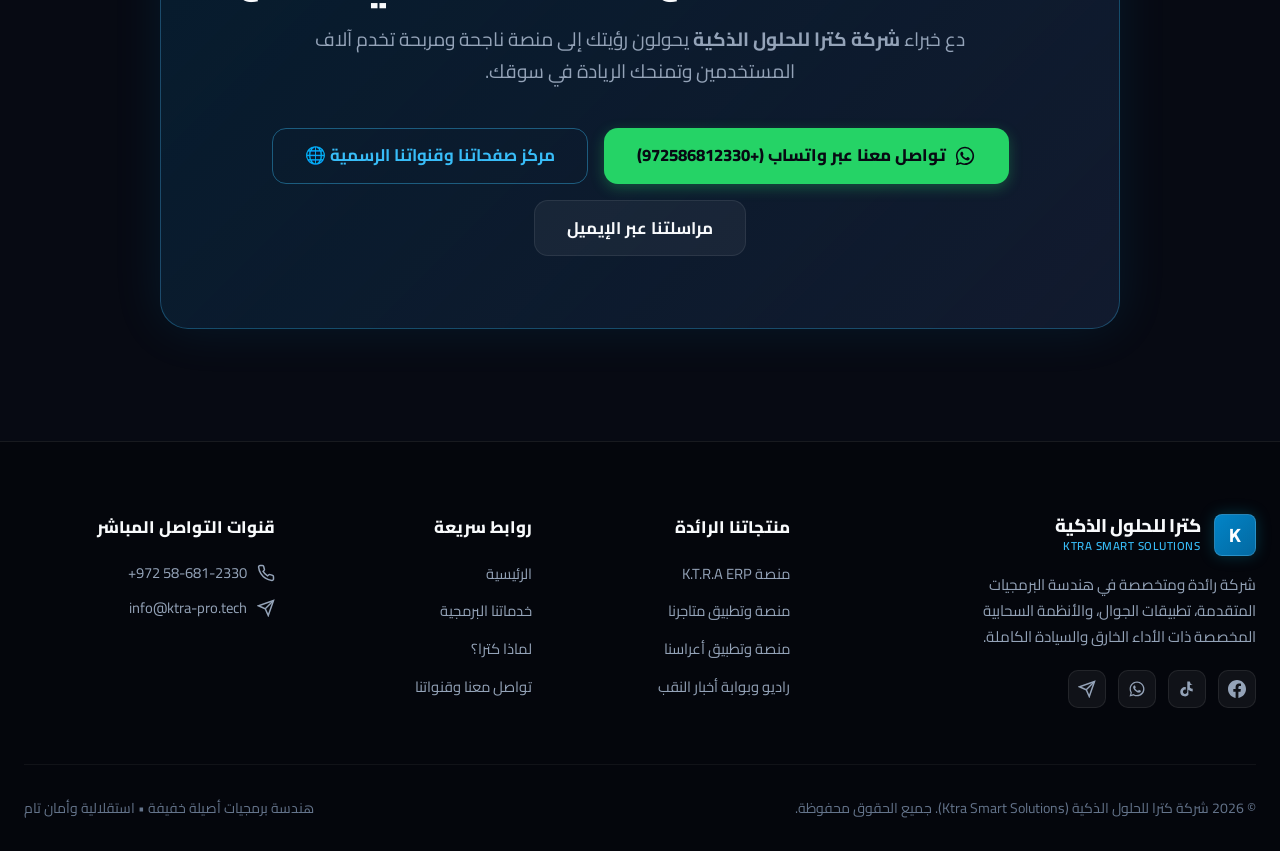
==== commit 34c9d6e3: "feat: add Matajirna platform to products suite, bento grid, and dedicated subpage" ====
--- a/index.html
+++ b/index.html
@@ -7,11 +7,11 @@
   <meta name="description" content="شركة كترا للحلول الذكية: شريكك التقني الرائد في تطوير بوابات الويب وتطبيقات الجوال والأنظمة السحابية المتقدمة وحلول الأعمال ERP.">
   <meta name="robots" content="index, follow">
   <link rel="canonical" href="https://home.ktra-pro.tech/">
-  <meta name="keywords" content="كترا للحلول الذكية, Ktra, تطوير مواقع, تطبيقات جوال, نظام ERP, تطبيق أعراسنا, راديو أخبار النقب, برمجة خاصة">
+  <meta name="keywords" content="كترا للحلول الذكية, Ktra, تطوير مواقع, تطبيقات جوال, نظام ERP, تطبيق أعراسنا, راديو أخبار النقب, تطبيق متاجرنا, تجارة إلكترونية, برمجة خاصة">
   
   <!-- Open Graph & Social -->
   <meta property="og:title" content="شركة كترا للحلول الذكية | Ktra Smart Solutions">
-  <meta property="og:description" content="نبتكر حلولاً برمجية ذكية تصنع الفارق وتمنح أعمالك الريادة الرقمية. استكشف منتجاتنا الثلاثة الرائدة.">
+  <meta property="og:description" content="نبتكر حلولاً برمجية ذكية تصنع الفارق وتمنح أعمالك الريادة الرقمية. استكشف منتجاتنا ومنصاتنا الرائدة.">
   <meta property="og:type" content="website">
   <meta property="og:url" content="https://home.ktra-pro.tech/">
   <meta property="og:image" content="https://ktra-pro.tech/android-chrome-512x512.png">
@@ -33,7 +33,8 @@
     "sameAs": [
       "https://ktra-pro.tech/",
       "https://munasbat.ktra-pro.tech/",
-      "https://radio.ktra-pro.tech/"
+      "https://radio.ktra-pro.tech/",
+      "https://www.facebook.com/share/18bPrzviGf/"
     ]
   }
   </script>
@@ -71,6 +72,13 @@
                   <p>إدارة الاستيراد، المخزون، والمحاسبة</p>
                 </div>
               </a>
+              <a href="products/matajirna.html" class="dropdown-item">
+                <div class="dropdown-icon" style="background: rgba(16, 185, 129, 0.2); color: #34d399;">🛍️</div>
+                <div class="dropdown-item-info">
+                  <h4>منصة وتطبيق متاجرنا</h4>
+                  <p>سوق محلي متكامل لكل ما تطلب</p>
+                </div>
+              </a>
               <a href="products/aarasna.html" class="dropdown-item">
                 <div class="dropdown-icon" style="background: rgba(245, 158, 11, 0.2); color: #fbbf24;">💍</div>
                 <div class="dropdown-item-info">
@@ -131,7 +139,7 @@
             <span>احجز استشارتك التقنية عبر واتساب</span>
           </a>
           <a href="#products" class="btn btn-secondary btn-lg">
-            <span>استكشف منتجاتنا الثلاثة</span>
+            <span>استكشف منتجاتنا ومنصاتنا الرائدة</span>
             <svg width="18" height="18" viewBox="0 0 24 24" fill="none" stroke="currentColor" stroke-width="2.5"><path d="m6 9 6 6 6-6"/></svg>
           </a>
         </div>
@@ -190,14 +198,17 @@
         <span class="section-tag">سلسلة منتجاتنا الرائدة</span>
         <h2 class="section-title">حلول برمجية متكاملة تقود أعمالك نحو النجاح</h2>
         <p class="section-desc">
-          طورت شركة كترا 3 منصات متقدمة تخدم قطاعات التجارة، والمجتمع، والإعلام. انقر على أي منتج لاستعراض صفحته الفرعية المخصصة أو تجربة النظام الحي.
+          طورت شركة كترا 4 منصات متقدمة تخدم قطاعات التجارة والتسوق، وإدارة الأعمال، والمجتمع، والإعلام. انقر على أي منتج لاستعراض صفحته الفرعية المخصصة أو تجربة النظام الحي.
         </p>
       </div>
 
       <!-- Tab Filter Controls -->
       <div class="products-tabs">
         <button class="tab-btn active" data-filter="all">
-          <span>عرض جميع المنتجات (3)</span>
+          <span>عرض جميع المنتجات (4)</span>
+        </button>
+        <button class="tab-btn" data-filter="matajirna">
+          <span>منصة وتطبيق متاجرنا</span>
         </button>
         <button class="tab-btn" data-filter="erp">
           <span>منظومة K.T.R.A ERP</span>
@@ -254,11 +265,58 @@
           </div>
         </div>
 
-        <!-- PRODUCT 2: Aarasna (Medium Bento Cell 6) -->
+        <!-- PRODUCT 2: Matajirna (Large Bento Cell) -->
+        <div class="bento-card bento-large" data-category="matajirna">
+          <div class="card-content">
+            <span class="card-badge badge-matajirna">
+              <span>🛍️</span>
+              <span>المنتج الثاني • منصة التجارة والتسوق المحلي الشامل</span>
+            </span>
+            <h3 class="card-title">منصة وتطبيق متاجرنا (Matajirna)</h3>
+            <p class="card-desc">
+              سوقك المحلي المتكامل.. كل ما تطلب في مكان واحد وبكبسة زر! تصفح أشهر مطاعم ومتاجر بلدتك في النقب، واطلب الوجبات السريعة، وأحدث الهواتف والإلكترونيات، والبقالة والمستلزمات بأسعار منافسة بالشيقل، مع معرفة المتاجر المفتوحة والمسافة والطلب المباشر والدفع نقداً عند الاستلام.
+            </p>
+            <ul class="card-features">
+              <li>
+                <svg width="18" height="18" viewBox="0 0 24 24" fill="none" stroke="currentColor" stroke-width="2.5"><polyline points="20 6 9 17 4 12"/></svg>
+                <span><strong>كل ما تطلب في تطبيق واحد:</strong> هواتف وإلكترونيات، مطاعم ومشاوي، سوبرماركت، ومتاجر محلية</span>
+              </li>
+              <li>
+                <svg width="18" height="18" viewBox="0 0 24 24" fill="none" stroke="currentColor" stroke-width="2.5"><polyline points="20 6 9 17 4 12"/></svg>
+                <span><strong>متاجر بلدتك وقرب المسافة:</strong> اكتشف المحلات القريبة منك، ساعات العمل، وتكلفة التوصيل المباشر</span>
+              </li>
+              <li>
+                <svg width="18" height="18" viewBox="0 0 24 24" fill="none" stroke="currentColor" stroke-width="2.5"><polyline points="20 6 9 17 4 12"/></svg>
+                <span><strong>عروض حصرية ودفع نقدي آمن:</strong> خصومات تصل 50%، سلة مستقلة لكل متجر، ودفع عند استلام طلبك</span>
+              </li>
+            </ul>
+            <div class="card-actions">
+              <a href="products/matajirna.html" class="btn btn-primary" style="background: linear-gradient(135deg, #059669, #047857);">
+                <span>استكشف تفاصيل تطبيق متاجرنا</span>
+                <svg width="16" height="16" viewBox="0 0 24 24" fill="none" stroke="currentColor" stroke-width="2.5"><path d="m15 18-6-6 6-6"/></svg>
+              </a>
+              <a href="https://www.facebook.com/share/18bPrzviGf/" target="_blank" rel="noopener noreferrer" class="btn btn-secondary">
+                <span>صفحة فيسبوك الرسمية ↗</span>
+              </a>
+            </div>
+          </div>
+          <div class="card-mockup dual-phone-mockup">
+            <div class="phone-frame" style="border: 3px solid rgba(16, 185, 129, 0.4);">
+              <img src="assets/matajirna/01_matajirna_home_feed.png" alt="واجهة تطبيق متاجرنا - تصفح المتاجر والعروض في اللقية" loading="lazy">
+              <span class="mockup-tag">متاجر البلدة والعروض</span>
+            </div>
+            <div class="phone-frame" style="border: 3px solid rgba(52, 211, 153, 0.4);">
+              <img src="assets/matajirna/02_matajirna_products_catalog.png" alt="واجهة تطبيق متاجرنا - كتالوج الهواتف والمنتجات" loading="lazy">
+              <span class="mockup-tag">كتالوج المنتجات والأسعار</span>
+            </div>
+          </div>
+        </div>
+
+        <!-- PRODUCT 3: Aarasna (Medium Bento Cell 6) -->
         <div class="bento-card bento-medium-6" data-category="aarasna">
           <span class="card-badge badge-aarasna">
             <span>💍</span>
-            <span>المنتج الثاني • المنصة الاجتماعية الذكية للأفراح</span>
+            <span>المنتج الثالث • المنصة الاجتماعية الذكية للأفراح</span>
           </span>
           <h3 class="card-title">منصة وتطبيق أعراسنا (مناسبات النقب)</h3>
           <p class="card-desc">
@@ -293,11 +351,11 @@
           </div>
         </div>
 
-        <!-- PRODUCT 3: Radio Naqab & News (Medium Bento Cell 6) -->
+        <!-- PRODUCT 4: Radio Naqab & News (Medium Bento Cell 6) -->
         <div class="bento-card bento-medium-6" data-category="radio">
           <span class="card-badge badge-radio">
             <span>📻</span>
-            <span>المنتج الثالث • الإعلام الرقمي والبث المباشر</span>
+            <span>المنتج الرابع • الإعلام الرقمي والبث المباشر</span>
           </span>
           <h3 class="card-title">بوابة وراديو أخبار النقب</h3>
           <p class="card-desc">
@@ -579,6 +637,7 @@
           <h4 class="footer-title">منتجاتنا الرائدة</h4>
           <ul class="footer-links">
             <li><a href="products/erp.html">منصة K.T.R.A ERP</a></li>
+            <li><a href="products/matajirna.html">منصة وتطبيق متاجرنا</a></li>
             <li><a href="products/aarasna.html">منصة وتطبيق أعراسنا</a></li>
             <li><a href="products/radio-news.html">راديو وبوابة أخبار النقب</a></li>
           </ul>
--- a/css/main.css
+++ b/css/main.css
@@ -619,6 +619,12 @@
   color: #c084fc;
 }
 
+.badge-matajirna {
+  background: rgba(16, 185, 129, 0.15);
+  border: 1px solid rgba(52, 211, 153, 0.3);
+  color: #34d399;
+}
+
 .card-title {
   font-size: 1.85rem;
   font-weight: 800;
@@ -695,6 +701,41 @@
   padding: 0.25rem 0.65rem;
   border-radius: 6px;
   border: 1px solid rgba(255, 255, 255, 0.1);
+}
+
+.dual-phone-mockup {
+  display: flex;
+  gap: 1.25rem;
+  justify-content: center;
+  align-items: center;
+  padding: 0.5rem 0;
+  background: transparent !important;
+  border: none !important;
+  box-shadow: none !important;
+}
+
+.dual-phone-mockup .phone-frame {
+  max-width: 220px;
+  border-radius: 30px;
+  overflow: hidden;
+  box-shadow: 0 16px 36px rgba(0, 0, 0, 0.7);
+  position: relative;
+  background: #111;
+  transition: transform var(--transition-smooth), border-color var(--transition-smooth);
+}
+
+.dual-phone-mockup .phone-frame:hover {
+  transform: translateY(-4px) scale(1.02);
+}
+
+@media (max-width: 540px) {
+  .dual-phone-mockup {
+    gap: 0.75rem;
+  }
+  .dual-phone-mockup .phone-frame {
+    max-width: 150px;
+    border-radius: 20px;
+  }
 }
 
 /* --- Core Services Grid --- */
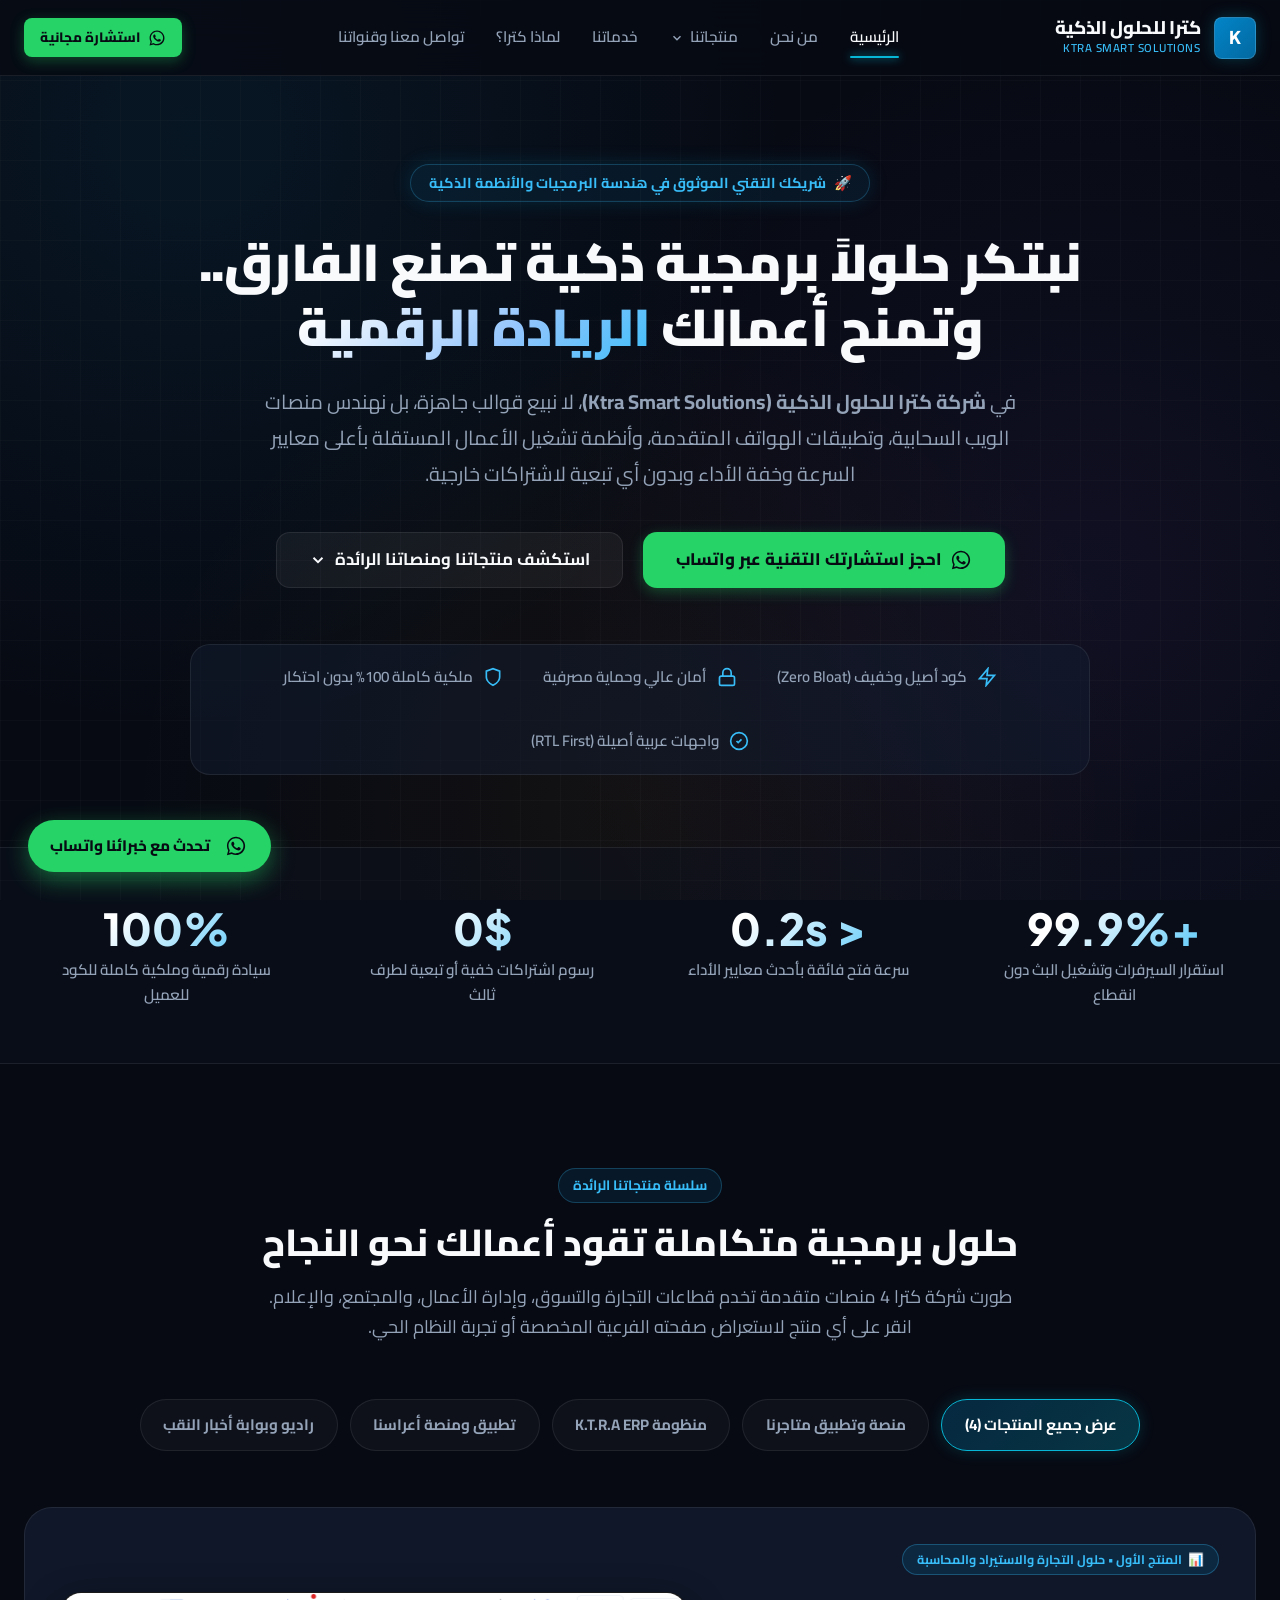
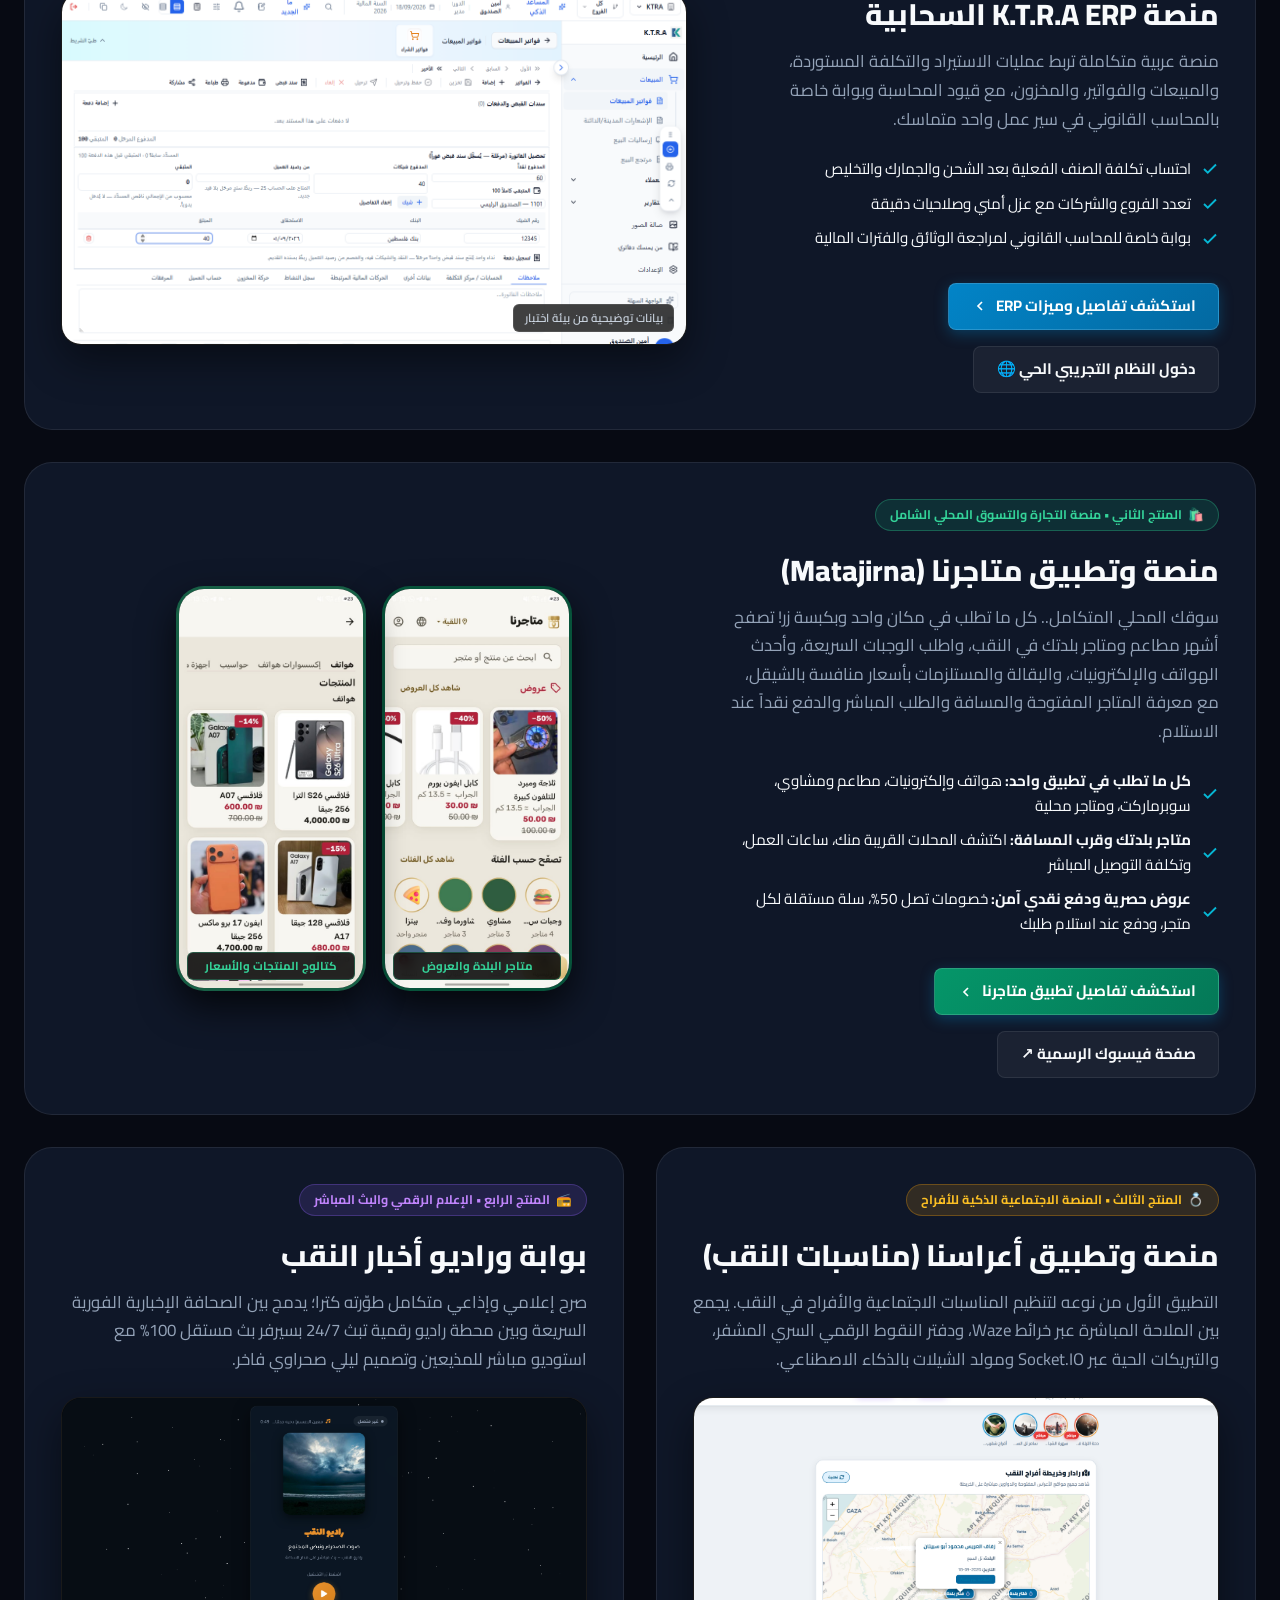
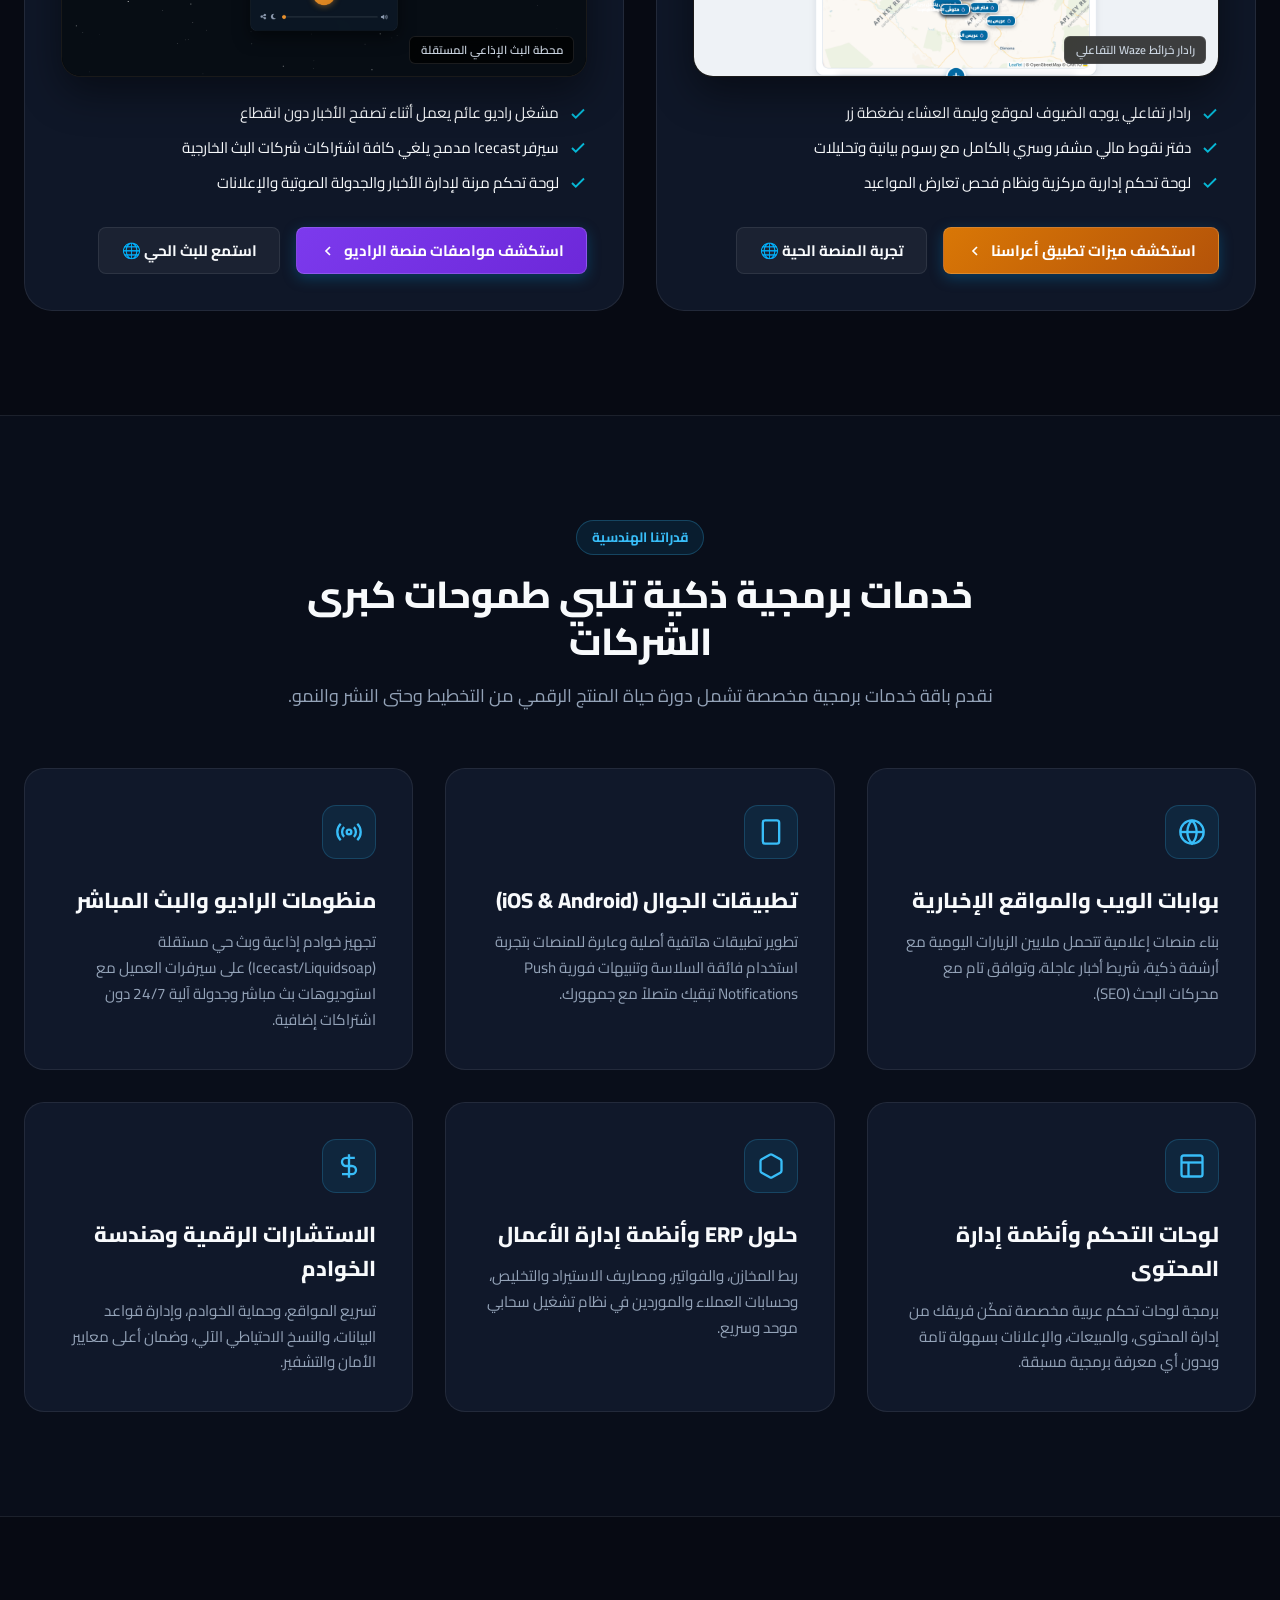
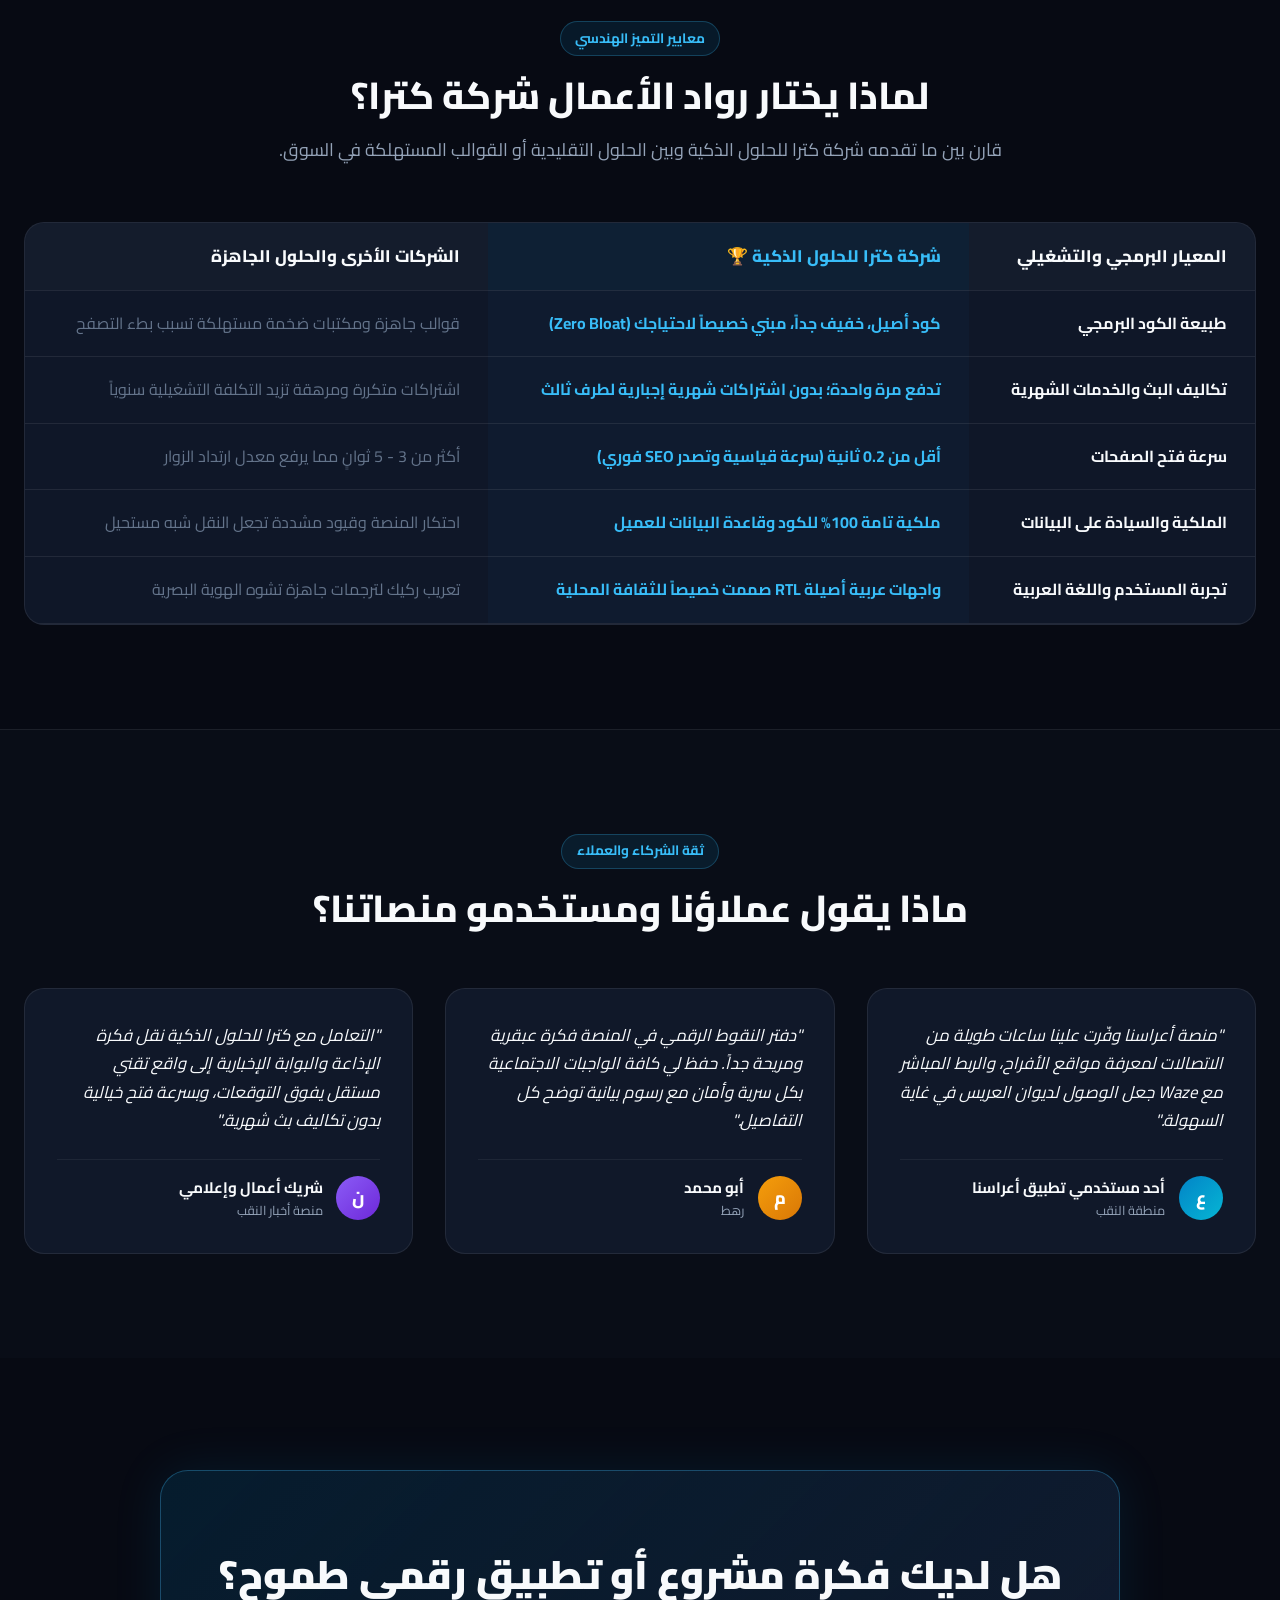
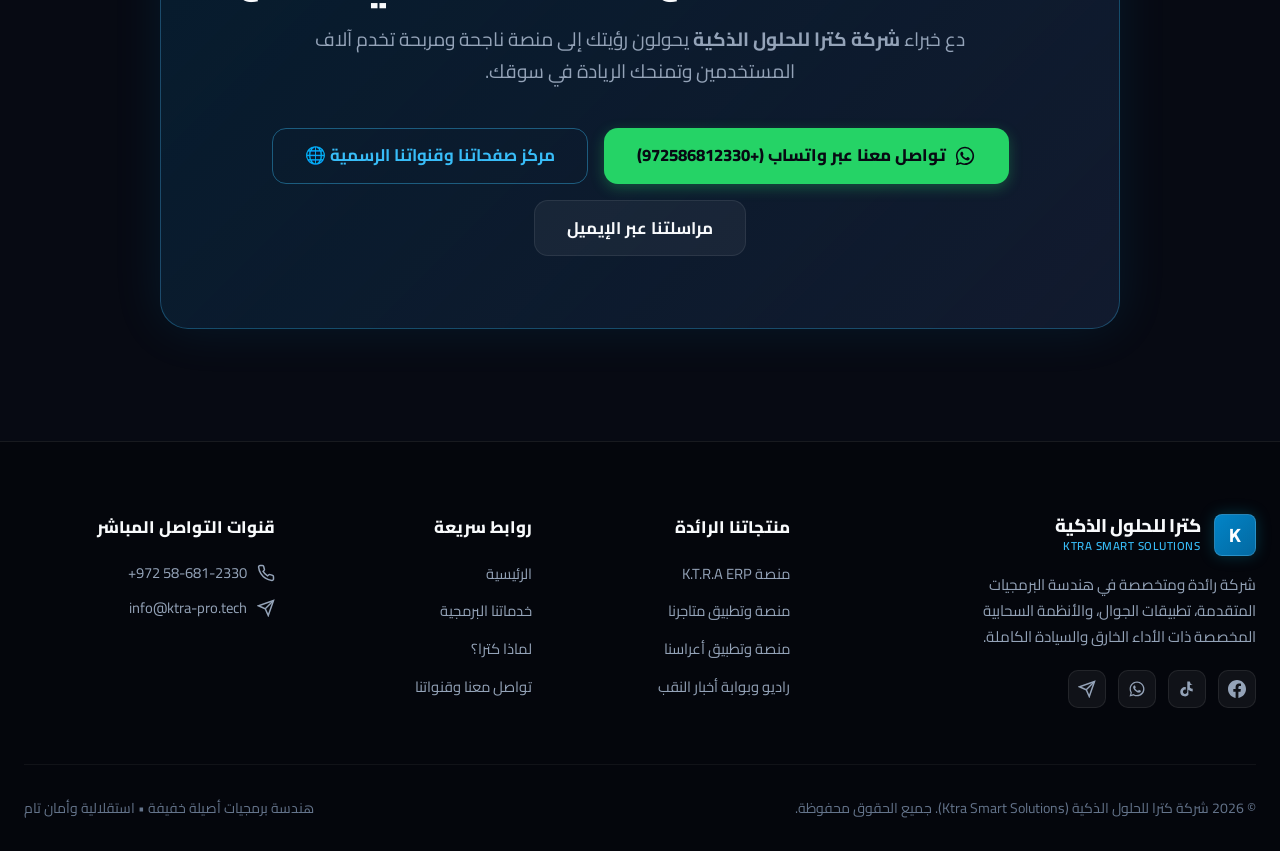
==== commit 255b9df9: "fix(ui): fix mobile phone mockup aspect ratio and prevent card-mockup zoom in Matajirna card" ====
--- a/index.html
+++ b/index.html
@@ -17,7 +17,7 @@
   <meta property="og:image" content="https://ktra-pro.tech/android-chrome-512x512.png">
 
   <!-- Styles -->
-  <link rel="stylesheet" href="css/main.css">
+  <link rel="stylesheet" href="css/main.css?v=2.2.1">
   
   <!-- Favicon / Branding -->
   <link rel="icon" type="image/svg+xml" href="data:image/svg+xml,<svg xmlns='http://www.w3.org/2000/svg' viewBox='0 0 100 100'><rect width='100' height='100' rx='22' fill='%230284c7'/><text x='50%' y='55%' text-anchor='middle' dominant-baseline='middle' font-family='sans-serif' font-weight='900' font-size='42' fill='white'>K</text></svg>">
@@ -300,14 +300,14 @@
               </a>
             </div>
           </div>
-          <div class="card-mockup dual-phone-mockup">
-            <div class="phone-frame" style="border: 3px solid rgba(16, 185, 129, 0.4);">
-              <img src="assets/matajirna/01_matajirna_home_feed.png" alt="واجهة تطبيق متاجرنا - تصفح المتاجر والعروض في اللقية" loading="lazy">
-              <span class="mockup-tag">متاجر البلدة والعروض</span>
-            </div>
-            <div class="phone-frame" style="border: 3px solid rgba(52, 211, 153, 0.4);">
-              <img src="assets/matajirna/02_matajirna_products_catalog.png" alt="واجهة تطبيق متاجرنا - كتالوج الهواتف والمنتجات" loading="lazy">
-              <span class="mockup-tag">كتالوج المنتجات والأسعار</span>
+          <div class="phones-showcase-container" style="display: flex; gap: 16px; justify-content: center; align-items: center; width: 100%; padding: 10px 0;">
+            <div class="phone-screen-box" style="flex: 0 0 190px; width: 190px; max-width: 190px; border-radius: 28px; overflow: hidden; border: 3px solid rgba(16, 185, 129, 0.45); box-shadow: 0 16px 36px rgba(0, 0, 0, 0.7); background: #000; position: relative;">
+              <img src="assets/matajirna/01_matajirna_home_feed.png" alt="واجهة تطبيق متاجرنا - تصفح المتاجر والعروض في اللقية" loading="lazy" style="width: 100%; height: auto; max-height: 420px; display: block; object-fit: contain;">
+              <span class="phone-screen-badge">متاجر البلدة والعروض</span>
+            </div>
+            <div class="phone-screen-box" style="flex: 0 0 190px; width: 190px; max-width: 190px; border-radius: 28px; overflow: hidden; border: 3px solid rgba(52, 211, 153, 0.45); box-shadow: 0 16px 36px rgba(0, 0, 0, 0.7); background: #000; position: relative;">
+              <img src="assets/matajirna/02_matajirna_products_catalog.png" alt="واجهة تطبيق متاجرنا - كتالوج الهواتف والمنتجات" loading="lazy" style="width: 100%; height: auto; max-height: 420px; display: block; object-fit: contain;">
+              <span class="phone-screen-badge">كتالوج المنتجات والأسعار</span>
             </div>
           </div>
         </div>
--- a/css/main.css
+++ b/css/main.css
@@ -703,38 +703,93 @@
   border: 1px solid rgba(255, 255, 255, 0.1);
 }
 
+/* Phone Mockups Showcase */
+.phones-showcase-container,
 .dual-phone-mockup {
-  display: flex;
-  gap: 1.25rem;
-  justify-content: center;
-  align-items: center;
-  padding: 0.5rem 0;
+  display: flex !important;
+  gap: 16px !important;
+  justify-content: center !important;
+  align-items: center !important;
+  width: 100% !important;
+  padding: 10px 0 !important;
   background: transparent !important;
   border: none !important;
   box-shadow: none !important;
-}
-
+  min-height: auto !important;
+}
+
+.phone-screen-box,
 .dual-phone-mockup .phone-frame {
-  max-width: 220px;
-  border-radius: 30px;
-  overflow: hidden;
-  box-shadow: 0 16px 36px rgba(0, 0, 0, 0.7);
-  position: relative;
-  background: #111;
-  transition: transform var(--transition-smooth), border-color var(--transition-smooth);
-}
-
+  flex: 0 0 190px !important;
+  width: 190px !important;
+  max-width: 190px !important;
+  border-radius: 28px !important;
+  overflow: hidden !important;
+  box-shadow: 0 16px 36px rgba(0, 0, 0, 0.7) !important;
+  position: relative !important;
+  background: #000 !important;
+  transition: transform var(--transition-smooth), border-color var(--transition-smooth) !important;
+}
+
+.phone-screen-box:hover,
 .dual-phone-mockup .phone-frame:hover {
-  transform: translateY(-4px) scale(1.02);
-}
-
-@media (max-width: 540px) {
+  transform: translateY(-4px) scale(1.02) !important;
+}
+
+.phone-screen-box img,
+.dual-phone-mockup .phone-frame img,
+.card-mockup.dual-phone-mockup img,
+.card-mockup .phone-frame img {
+  width: 100% !important;
+  height: auto !important;
+  max-height: 420px !important;
+  display: block !important;
+  object-fit: contain !important;
+}
+
+.phone-screen-badge,
+.dual-phone-mockup .mockup-tag {
+  position: absolute !important;
+  bottom: 8px !important;
+  right: 8px !important;
+  left: 8px !important;
+  background: rgba(0, 0, 0, 0.85) !important;
+  backdrop-filter: blur(6px) !important;
+  color: #34d399 !important;
+  font-size: 0.72rem !important;
+  font-weight: 700 !important;
+  padding: 4px 8px !important;
+  border-radius: 6px !important;
+  text-align: center !important;
+  border: 1px solid rgba(52, 211, 153, 0.3) !important;
+  z-index: 2 !important;
+}
+
+@media (max-width: 640px) {
+  .phones-showcase-container,
   .dual-phone-mockup {
-    gap: 0.75rem;
-  }
+    gap: 10px !important;
+  }
+  .phone-screen-box,
   .dual-phone-mockup .phone-frame {
-    max-width: 150px;
-    border-radius: 20px;
+    flex: 0 1 150px !important;
+    width: 150px !important;
+    max-width: 150px !important;
+    border-radius: 20px !important;
+  }
+}
+
+@media (max-width: 380px) {
+  .phones-showcase-container,
+  .dual-phone-mockup {
+    gap: 8px !important;
+  }
+  .phone-screen-box,
+  .dual-phone-mockup .phone-frame {
+    flex: 0 1 135px !important;
+    width: 135px !important;
+    max-width: 135px !important;
+    border-radius: 16px !important;
   }
 }
 
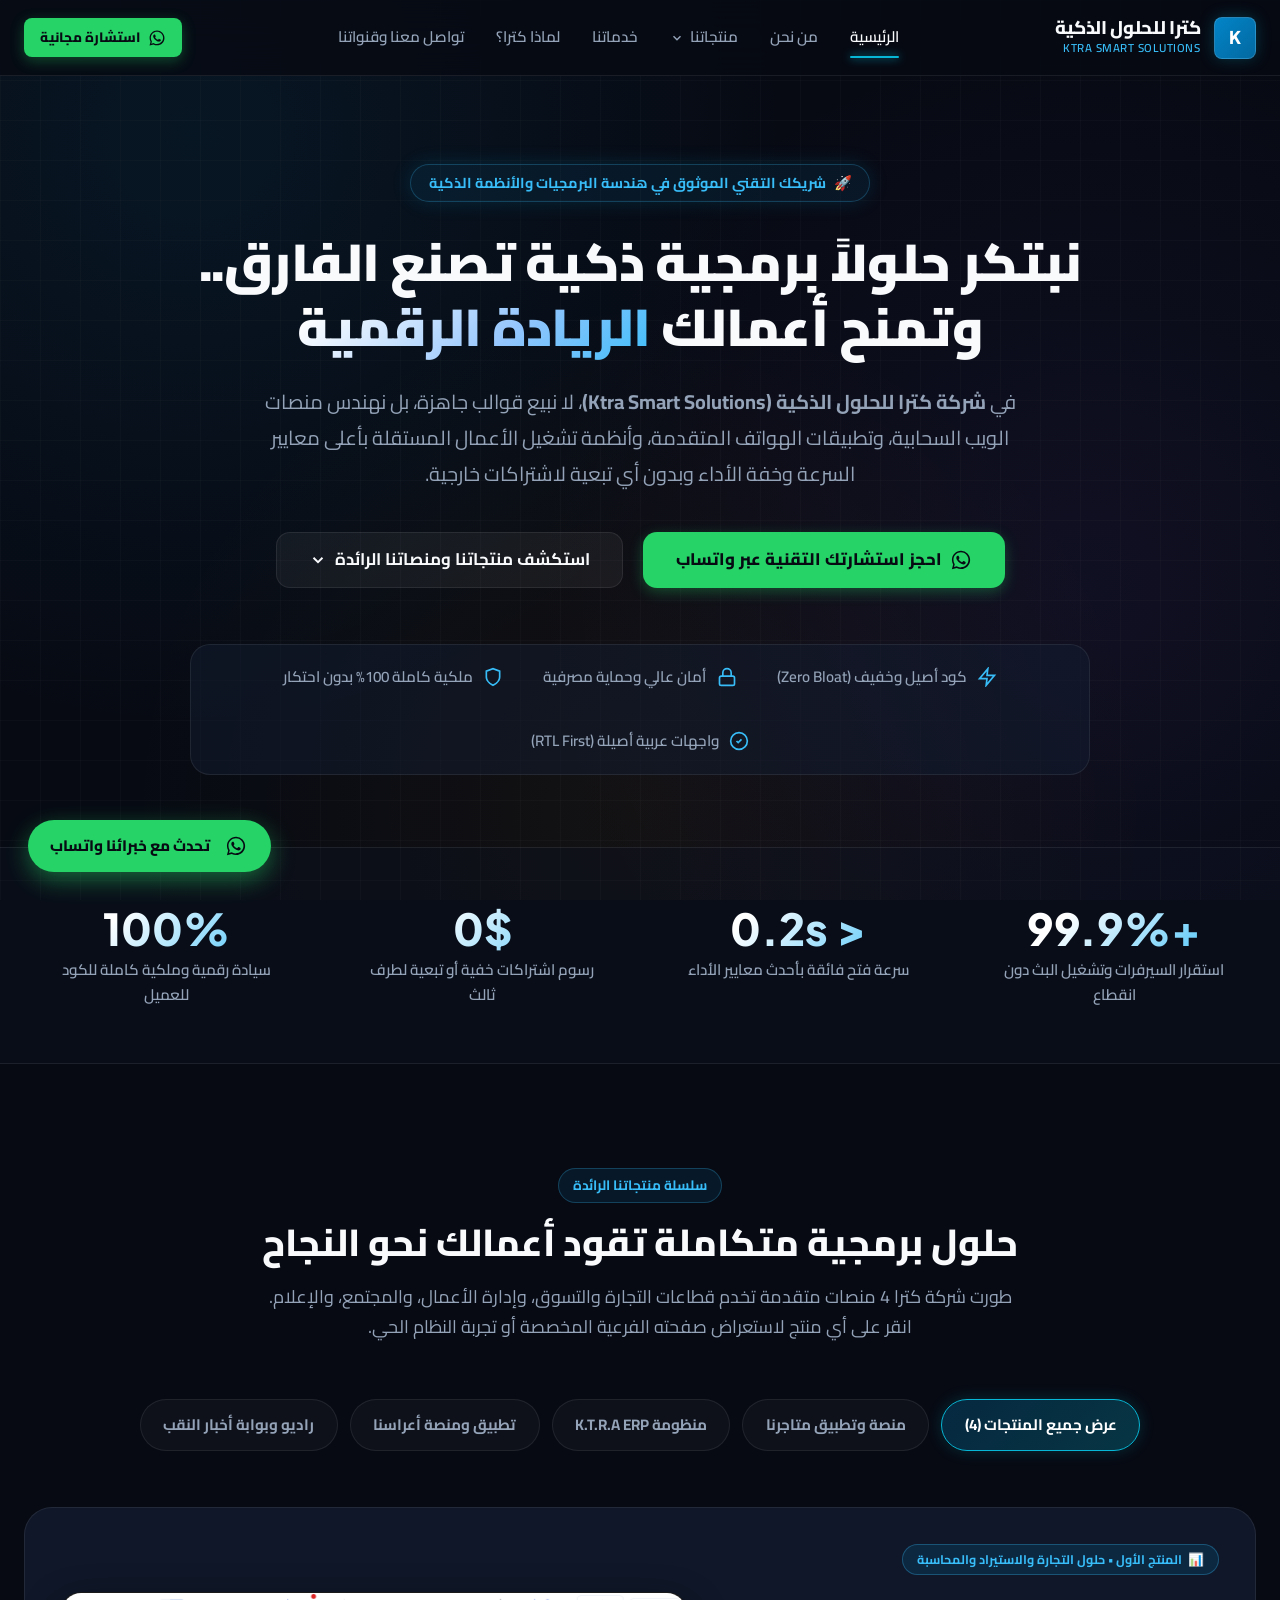
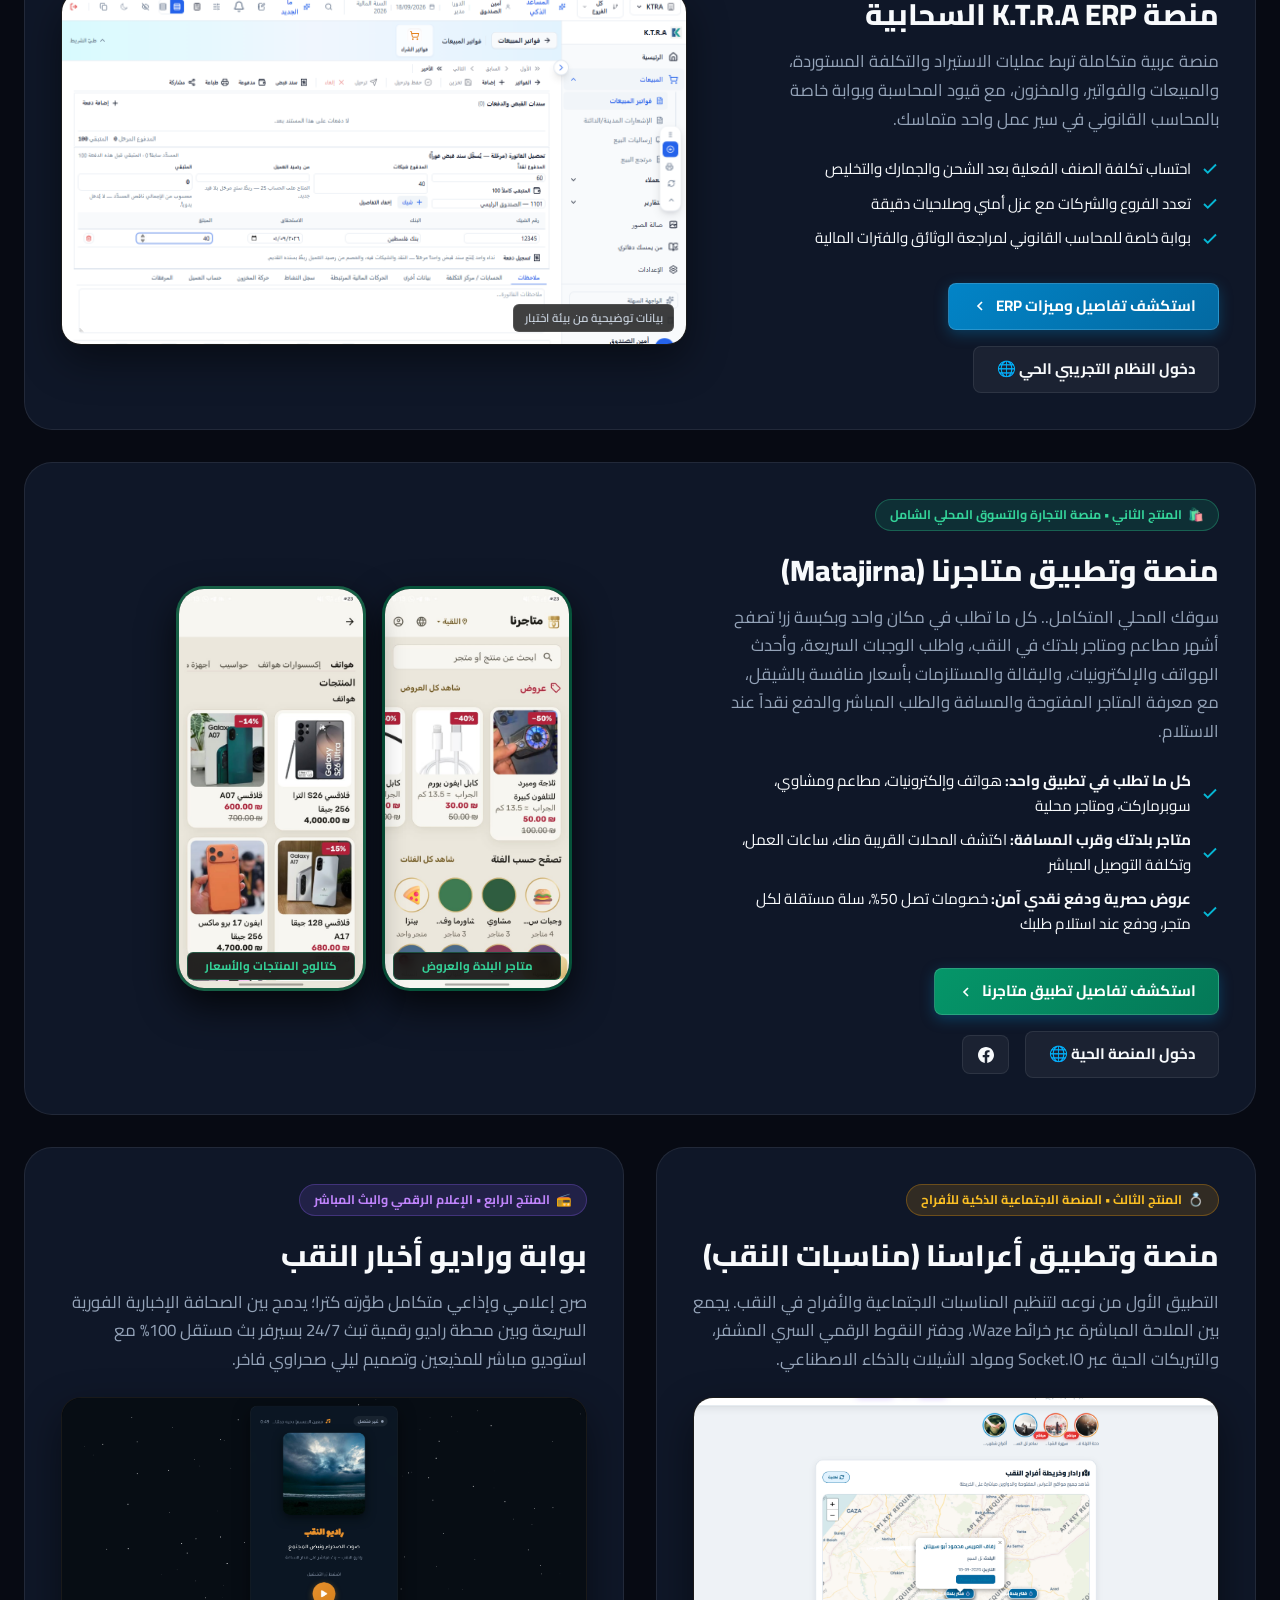
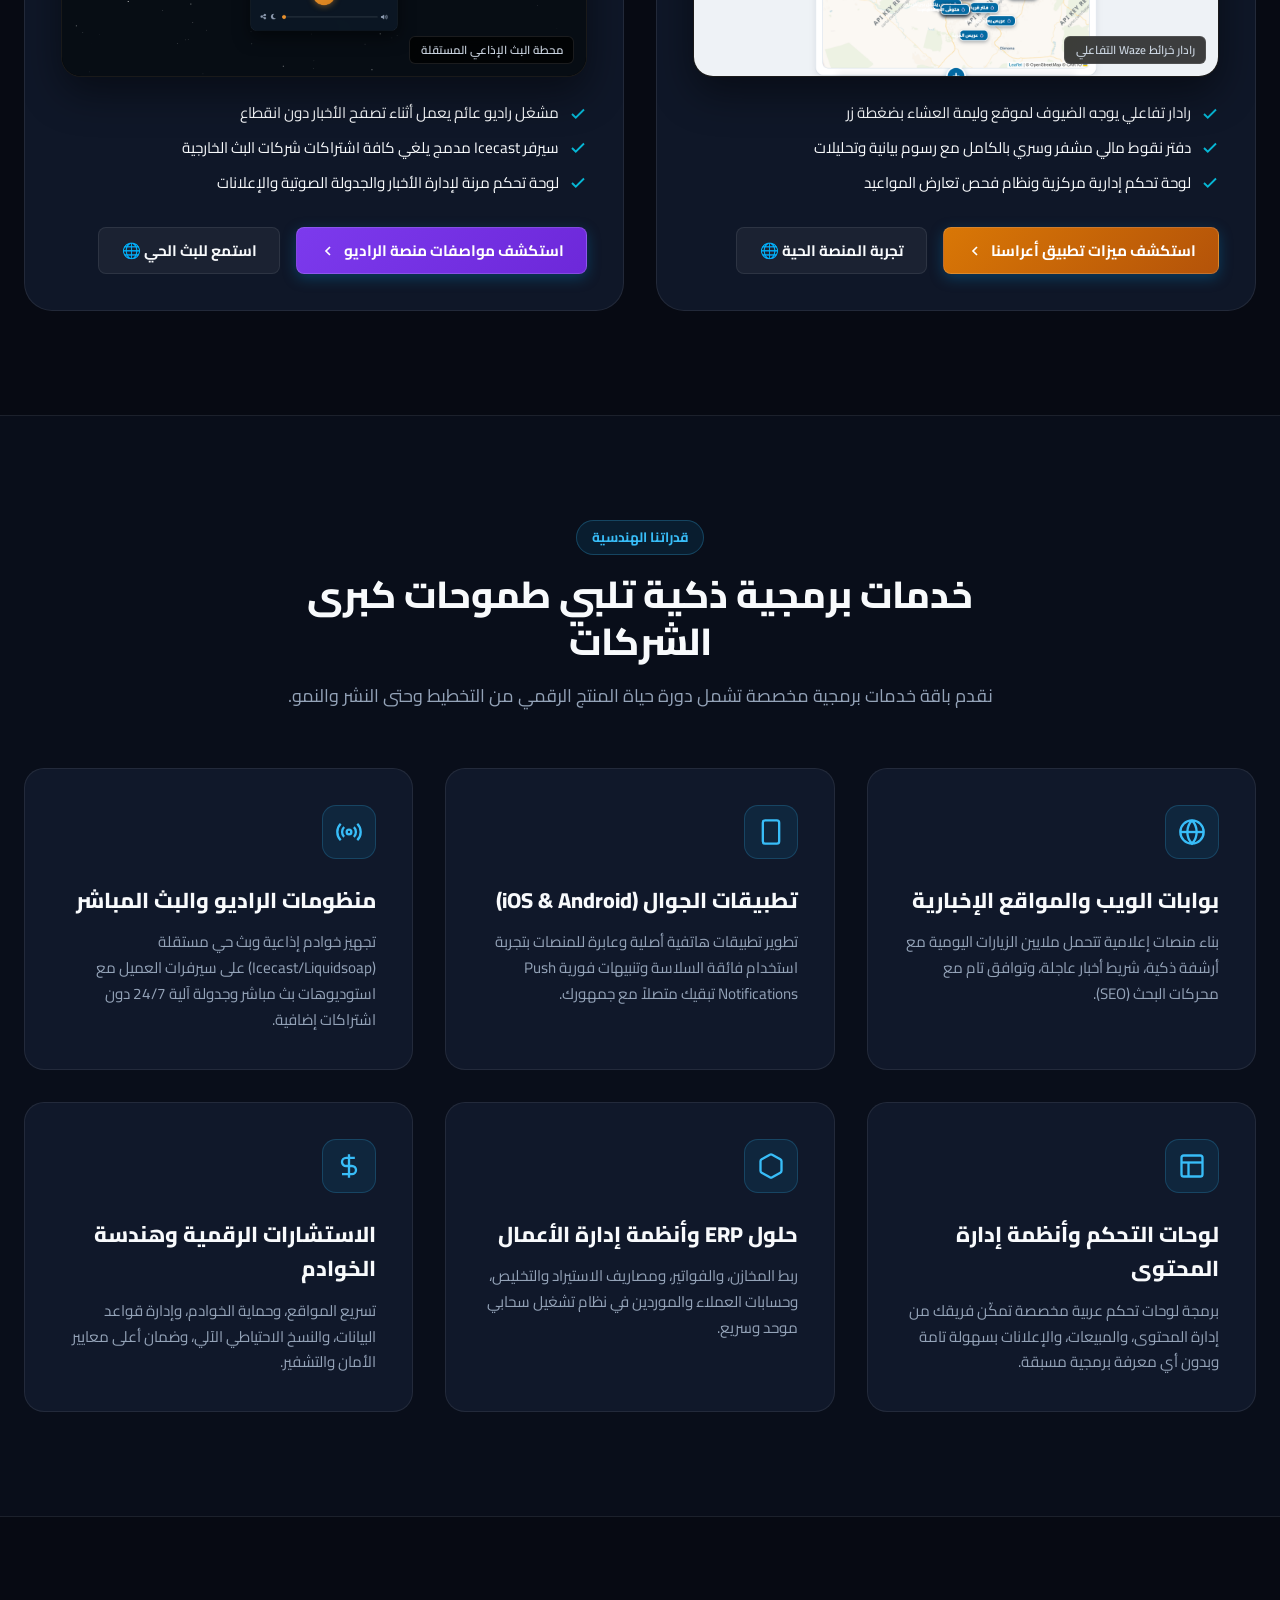
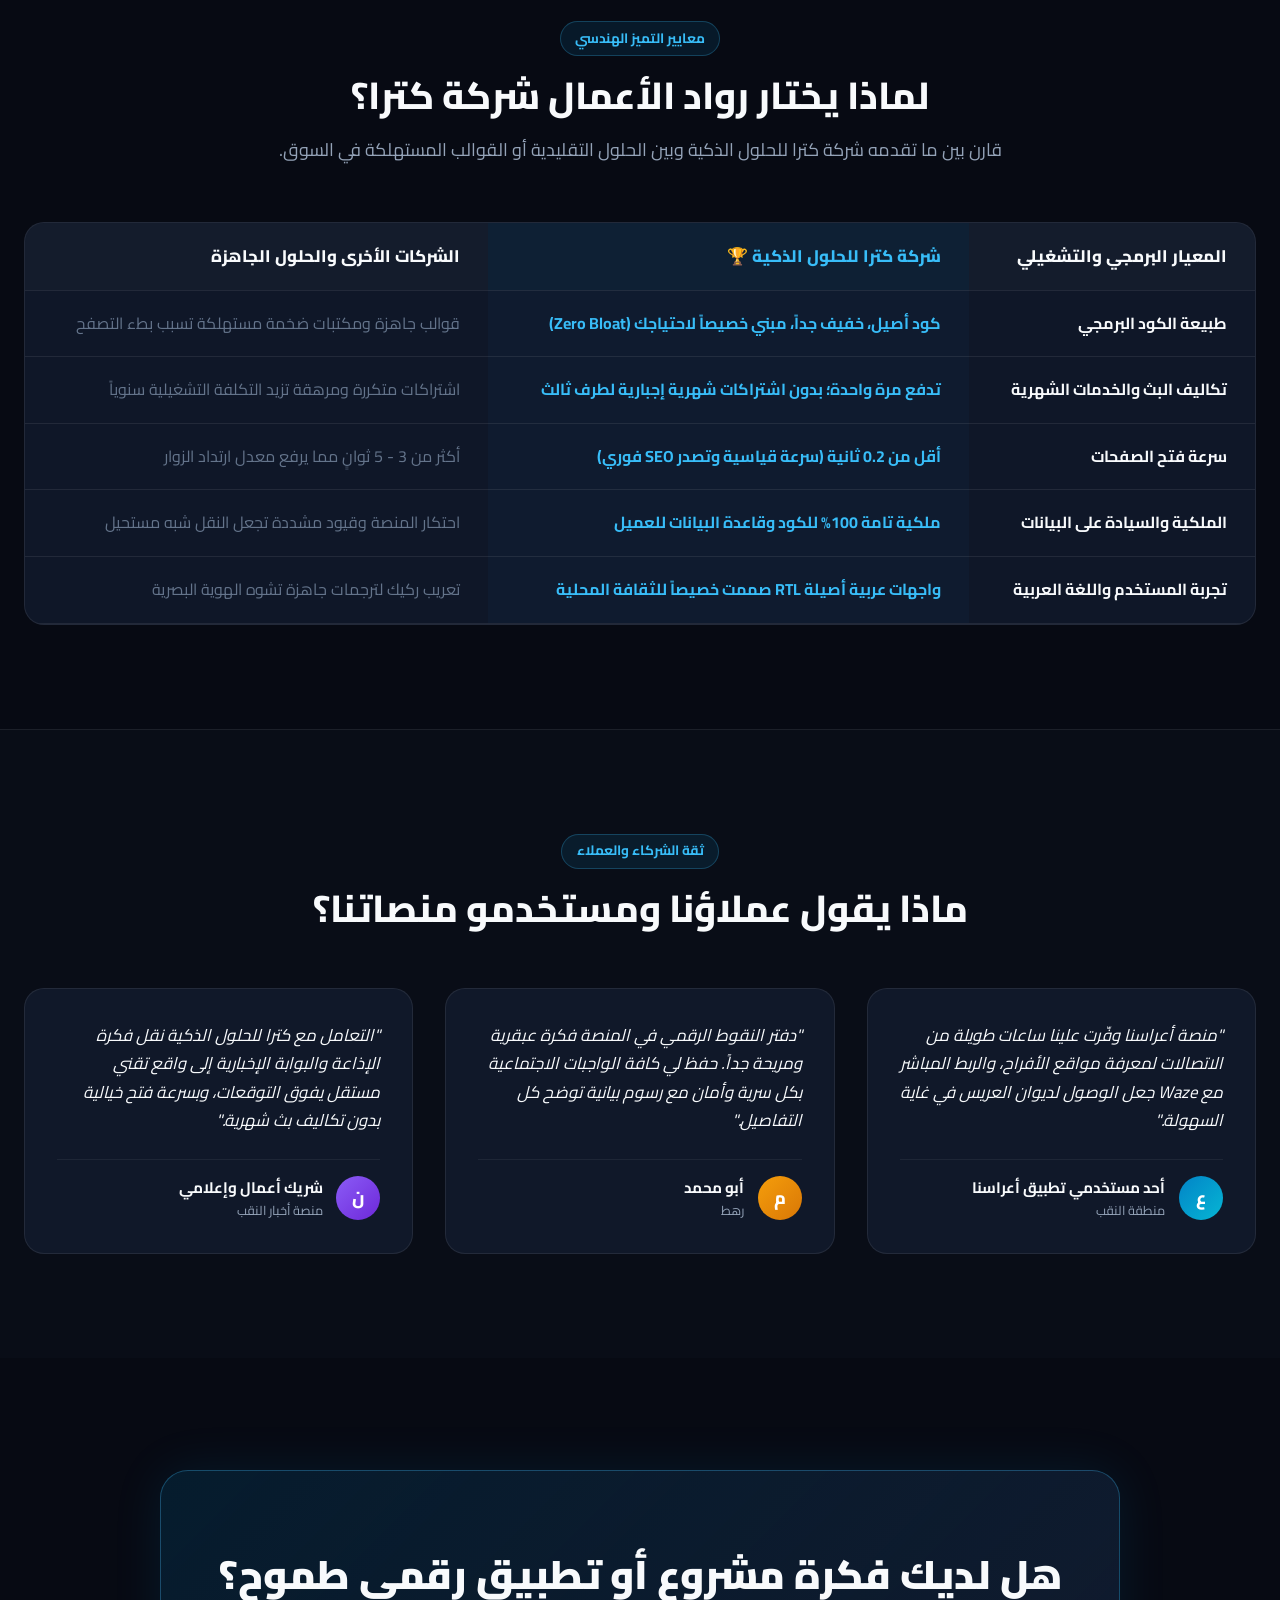
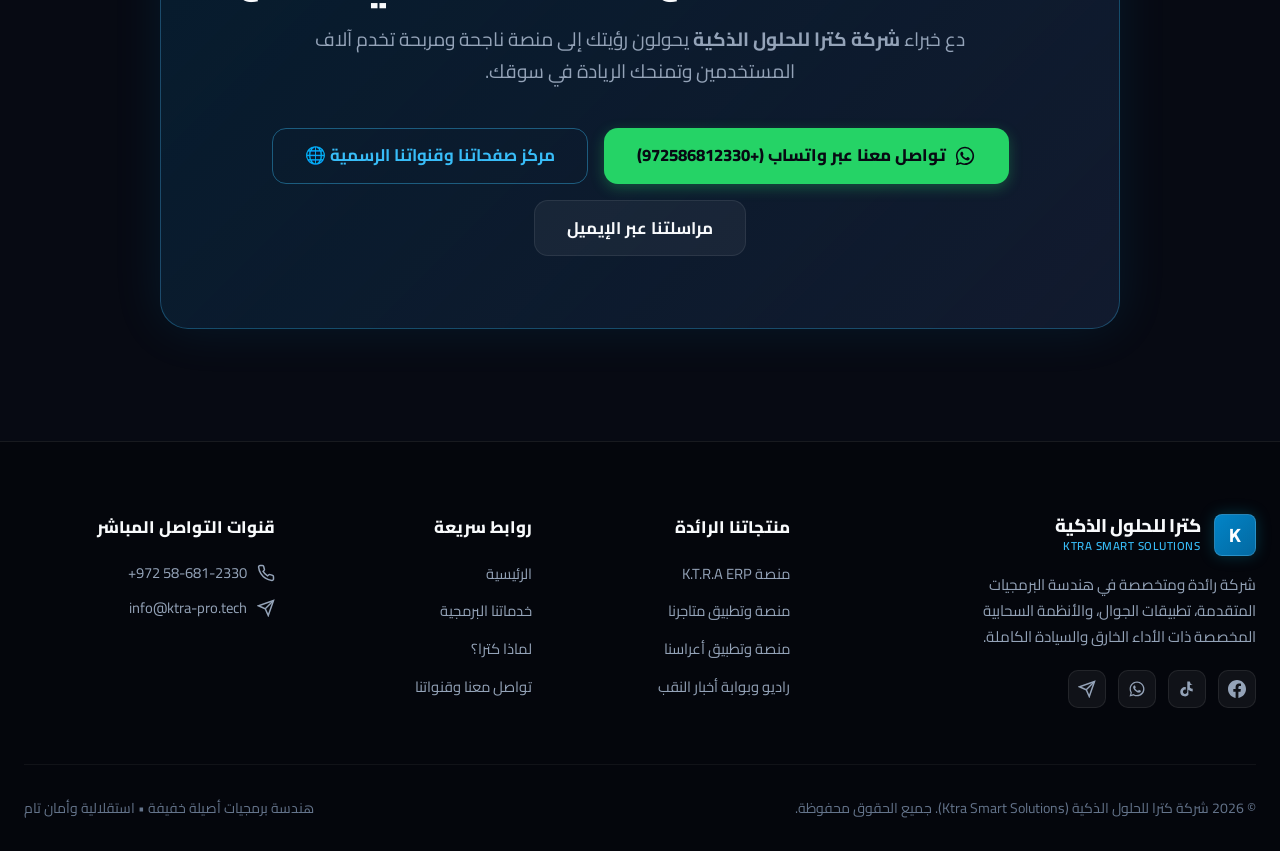
==== commit de3258e5: "feat(links): add official live platform domain https://kolshee.ktra-pro.tech/ across landing page an" ====
--- a/index.html
+++ b/index.html
@@ -32,6 +32,7 @@
     "email": "info@ktra-pro.tech",
     "sameAs": [
       "https://ktra-pro.tech/",
+      "https://kolshee.ktra-pro.tech/",
       "https://munasbat.ktra-pro.tech/",
       "https://radio.ktra-pro.tech/",
       "https://www.facebook.com/share/18bPrzviGf/"
@@ -295,8 +296,11 @@
                 <span>استكشف تفاصيل تطبيق متاجرنا</span>
                 <svg width="16" height="16" viewBox="0 0 24 24" fill="none" stroke="currentColor" stroke-width="2.5"><path d="m15 18-6-6 6-6"/></svg>
               </a>
-              <a href="https://www.facebook.com/share/18bPrzviGf/" target="_blank" rel="noopener noreferrer" class="btn btn-secondary">
-                <span>صفحة فيسبوك الرسمية ↗</span>
+              <a href="https://kolshee.ktra-pro.tech/" target="_blank" rel="noopener noreferrer" class="btn btn-secondary">
+                <span>دخول المنصة الحية 🌐</span>
+              </a>
+              <a href="https://www.facebook.com/share/18bPrzviGf/" target="_blank" rel="noopener noreferrer" class="btn btn-secondary" style="padding: 0.65rem 0.9rem;" title="صفحة فيسبوك الرسمية">
+                <svg width="16" height="16" viewBox="0 0 24 24" fill="currentColor"><path d="M24 12.073c0-6.627-5.373-12-12-12s-12 5.373-12 12c0 5.99 4.388 10.954 10.125 11.854v-8.385H7.078v-3.47h3.047V9.43c0-3.007 1.792-4.669 4.533-4.669 1.312 0 2.686.235 2.686.235v2.953H15.83c-1.491 0-1.956.925-1.956 1.874v2.25h3.328l-.532 3.47h-2.796v8.385C19.612 23.027 24 18.062 24 12.073z"/></svg>
               </a>
             </div>
           </div>
